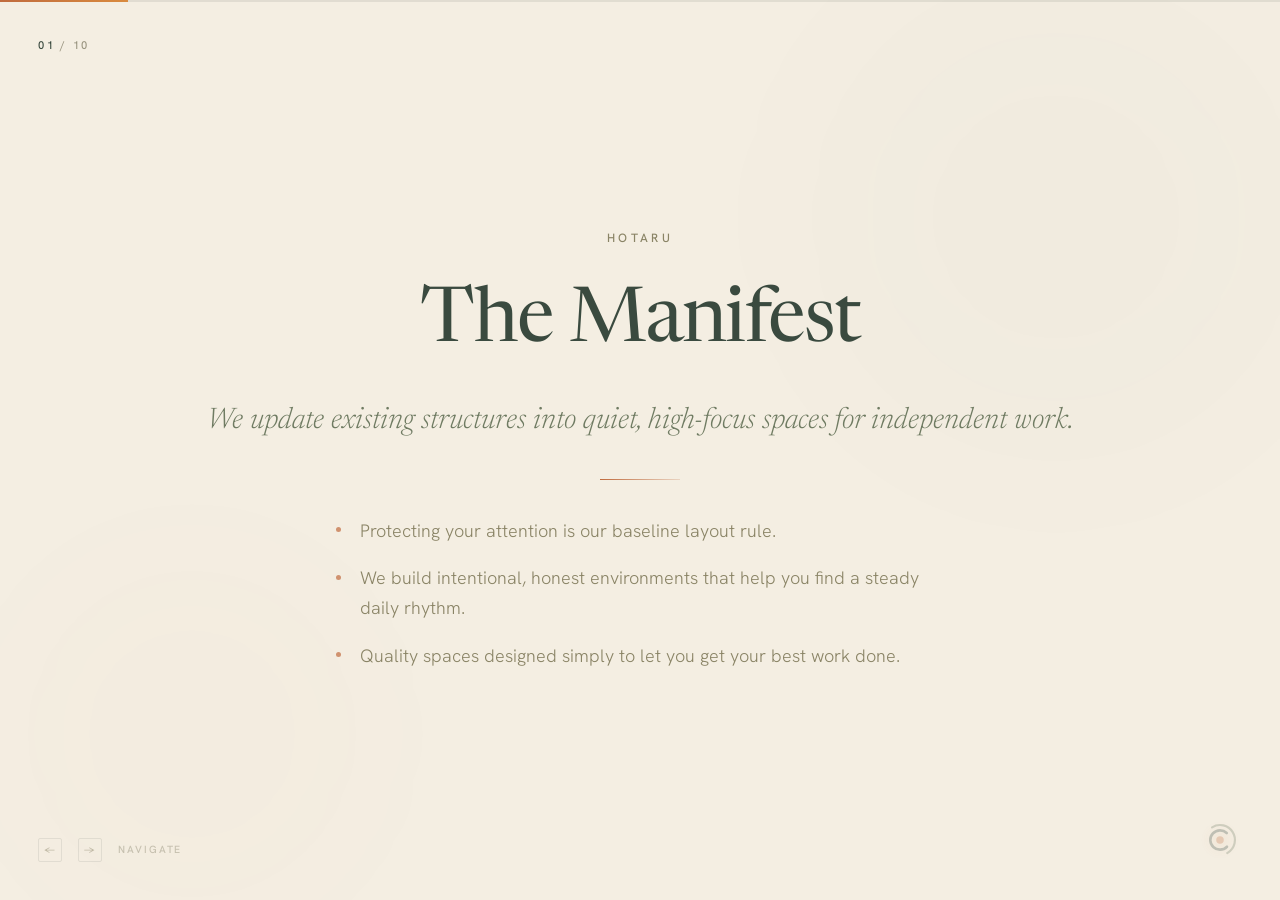
==== index.html @ 1db2fb1f "Add Hotaru brand deck with GitHub Pages deployment. A self-contained 10-slide presentation with bran" ====
<!DOCTYPE html>
<html lang="en">
<head>
  <meta charset="UTF-8" />
  <meta name="viewport" content="width=device-width, initial-scale=1.0" />
  <title>Hotaru — Presentation</title>
  <link rel="preconnect" href="https://fonts.googleapis.com" />
  <link rel="preconnect" href="https://fonts.gstatic.com" crossorigin />
  <link href="https://fonts.googleapis.com/css2?family=Hanken+Grotesk:wght@300;400;500;600&family=Newsreader:ital,opsz,wght@0,6..72,300;0,6..72,400;0,6..72,500;1,6..72,300;1,6..72,400&display=swap" rel="stylesheet" />
  <link rel="stylesheet" href="styles.css" />
</head>
<body>

  <div class="progress" aria-hidden="true">
    <div class="progress__bar" id="progressBar"></div>
  </div>

  <div class="slide-counter" aria-live="polite">
    <span class="slide-counter__current" id="slideCurrent">01</span>
    <span aria-hidden="true"> / 10</span>
  </div>

  <div class="deck" id="deck">

    <!-- Slide 1: The Manifest -->
    <section class="slide active" data-slide="1" aria-label="Slide 1 of 10: The Manifest">
      <div class="slide__ambient" aria-hidden="true"></div>
      <div class="watermark" aria-hidden="true">
        <img src="assets/hotaru-logo.svg" alt="" width="44" height="44" />
      </div>
      <div class="slide__inner slide__inner--centered">
        <p class="slide__eyebrow">Hotaru</p>
        <h1 class="slide__title">The Manifest</h1>
        <p class="slide__hook">We update existing structures into quiet, high-focus spaces for independent work.</p>
        <div class="slide__divider" aria-hidden="true"></div>
        <ul class="slide__body">
          <li>Protecting your attention is our baseline layout rule.</li>
          <li>We build intentional, honest environments that help you find a steady daily rhythm.</li>
          <li>Quality spaces designed simply to let you get your best work done.</li>
        </ul>
      </div>
    </section>

    <!-- Slide 2: The Modern Tension -->
    <section class="slide" data-slide="2" aria-label="Slide 2 of 10: The Modern Tension">
      <div class="slide__ambient" aria-hidden="true"></div>
      <div class="watermark" aria-hidden="true">
        <img src="assets/hotaru-logo.svg" alt="" width="44" height="44" />
      </div>
      <div class="slide__inner">
        <p class="slide__eyebrow">The Problem</p>
        <h1 class="slide__title">The Modern Tension</h1>
        <p class="slide__hook">Evolved professionals and explorers outgrow transient spaces when they need a true reset.</p>
        <div class="slide__divider" aria-hidden="true"></div>
        <ul class="slide__body">
          <li>Regular travel rentals feel isolating, while holiday hostels disrupt your focus and rhythm.</li>
          <li>We leave out the loud distractions, the clutter, and the forced social mechanics.</li>
          <li>A calm space designed for independent people who need to rest, think, and rebuild their daily routine.</li>
        </ul>
      </div>
    </section>

    <!-- Slide 3: The Geographic Strategy -->
    <section class="slide" data-slide="3" aria-label="Slide 3 of 10: The Geographic Strategy">
      <div class="slide__ambient" aria-hidden="true"></div>
      <div class="watermark" aria-hidden="true">
        <img src="assets/hotaru-logo.svg" alt="" width="44" height="44" />
      </div>
      <div class="slide__inner">
        <p class="slide__eyebrow">Two Locations</p>
        <h1 class="slide__title">The Geographic Strategy</h1>
        <p class="slide__hook">Two locations designed for two different paces of work.</p>
        <div class="slide__divider" aria-hidden="true"></div>
        <div class="locations">
          <div class="location">
            <span class="location__name">Dharamkot</span>
            <span class="location__desc">Quiet mountain spaces for uninterrupted, head-down projects.</span>
          </div>
          <div class="location">
            <span class="location__name">Siolim</span>
            <span class="location__desc">A relaxed coastal house for creative flow and open collaboration.</span>
          </div>
        </div>
        <ul class="slide__body" style="margin-top: 0.5rem;">
          <li>One simple network, changing with your workflow.</li>
        </ul>
      </div>
    </section>

    <!-- Slide 4: The Spatial Blueprint -->
    <section class="slide" data-slide="4" aria-label="Slide 4 of 10: The Spatial Blueprint">
      <div class="slide__ambient" aria-hidden="true"></div>
      <div class="watermark" aria-hidden="true">
        <img src="assets/hotaru-logo.svg" alt="" width="44" height="44" />
      </div>
      <div class="slide__inner">
        <p class="slide__eyebrow">Architecture</p>
        <h1 class="slide__title">The Spatial Blueprint</h1>
        <p class="slide__hook">A clear three-tier layout that separates noise from quiet.</p>
        <div class="slide__divider" aria-hidden="true"></div>
        <div class="tiers">
          <div class="tier">
            <span class="tier__name">The Social Hub</span>
            <span class="tier__desc">Low-slung seating and open doors centered around Koru Cafe.</span>
          </div>
          <div class="tier">
            <span class="tier__name">The Workspaces</span>
            <span class="tier__desc">Acoustic wood buffers, heavy communal tables, and quiet call nooks.</span>
          </div>
          <div class="tier">
            <span class="tier__name">The Private Rooms</span>
            <span class="tier__desc">Simple, dim-lit spaces prioritizing deep, restorative rest.</span>
          </div>
        </div>
      </div>
    </section>

    <!-- Slide 5: Functional Recovery -->
    <section class="slide" data-slide="5" aria-label="Slide 5 of 10: Functional Recovery">
      <div class="slide__ambient" aria-hidden="true"></div>
      <div class="watermark" aria-hidden="true">
        <img src="assets/hotaru-logo.svg" alt="" width="44" height="44" />
      </div>
      <div class="slide__inner slide__inner--centered">
        <p class="slide__eyebrow">Wellness</p>
        <h1 class="slide__title">Functional Recovery</h1>
        <p class="slide__hook">Good work requires good recovery.</p>
        <div class="slide__divider" aria-hidden="true"></div>
        <ul class="slide__body">
          <li>We build functional wellness elements directly into the house.</li>
          <li>Saunas, ice baths, and movement decks are standard parts of the space.</li>
          <li>Physical recovery made a seamless part of your regular day.</li>
        </ul>
      </div>
    </section>

    <!-- Slide 6: Koru Cafe -->
    <section class="slide" data-slide="6" aria-label="Slide 6 of 10: The Social Anchor Koru Cafe">
      <div class="slide__ambient" aria-hidden="true"></div>
      <div class="watermark" aria-hidden="true">
        <img src="assets/hotaru-logo.svg" alt="" width="44" height="44" />
      </div>
      <div class="slide__inner slide__inner--split">
        <div>
          <p class="slide__eyebrow">The Social Anchor</p>
          <h1 class="slide__title">Koru Cafe</h1>
          <p class="slide__hook">We replaced the reception desk with a tea-forward neighborhood cafe.</p>
          <div class="slide__divider" aria-hidden="true"></div>
          <ul class="slide__body">
            <li>Check-ins and morning conversations happen over a central island bar.</li>
            <li>A simple tea and chai setup built for steady energy without the crash.</li>
            <li>Honest, affordable, local food designed to be eaten every day.</li>
          </ul>
        </div>
        <div class="feature-logo">
          <img src="assets/koru-logo.svg" alt="Koru Cafe logo" width="176" height="176" />
          <span class="feature-logo__name">Cafe <em>Koru</em></span>
          <span class="feature-logo__tag">Absorbed in the moment</span>
        </div>
      </div>
    </section>

    <!-- Slide 7: Ember -->
    <section class="slide" data-slide="7" aria-label="Slide 7 of 10: The Digital Companion Ember">
      <div class="slide__ambient" aria-hidden="true"></div>
      <div class="watermark" aria-hidden="true">
        <img src="assets/hotaru-logo.svg" alt="" width="44" height="44" />
      </div>
      <div class="slide__inner slide__inner--split">
        <div>
          <p class="slide__eyebrow">The Digital Companion</p>
          <h1 class="slide__title">Ember</h1>
          <p class="slide__hook">A quiet web tool that stays out of your way.</p>
          <div class="slide__divider" aria-hidden="true"></div>
          <ul class="slide__body">
            <li>Strictly opt-in with zero push notifications or alerts.</li>
            <li>Acts like a basic notice board, not an app looking for screen time.</li>
            <li>A hyper-local PWA built purely for daily utility.</li>
          </ul>
        </div>
        <div class="feature-logo">
          <img src="assets/ember-logo.svg" alt="Ember logo" width="184" height="184" />
          <span class="feature-logo__name">ember</span>
          <span class="feature-logo__tag">A warm point of light</span>
        </div>
      </div>
    </section>

    <!-- Slide 8: Ember's Architecture -->
    <section class="slide" data-slide="8" aria-label="Slide 8 of 10: Ember's Architecture">
      <div class="slide__ambient" aria-hidden="true"></div>
      <div class="watermark" aria-hidden="true">
        <img src="assets/hotaru-logo.svg" alt="" width="44" height="44" />
      </div>
      <div class="slide__inner">
        <p class="slide__eyebrow">Ember · Product</p>
        <h1 class="slide__title">Ember&rsquo;s Architecture</h1>
        <p class="slide__hook">Built for immediate utility, completely stripping out feeds and algorithms.</p>
        <div class="slide__divider" aria-hidden="true"></div>
        <div class="arch-grid">
          <div class="arch-card">
            <p class="arch-card__label">Status</p>
            <p class="arch-card__text">Simple toggles (Deep Work, Open, Offline) to ease social friction.</p>
          </div>
          <div class="arch-card">
            <p class="arch-card__label">The Board</p>
            <p class="arch-card__text">A text-only ledger that clears every week to keep things relevant.</p>
          </div>
          <div class="arch-card">
            <p class="arch-card__label">Space Layer</p>
            <p class="arch-card__text">Fast, direct booking for the sauna, ice bath, and meeting rooms.</p>
          </div>
        </div>
      </div>
    </section>

    <!-- Slide 9: The Invisible Tech Stack -->
    <section class="slide" data-slide="9" aria-label="Slide 9 of 10: The Invisible Tech Stack">
      <div class="slide__ambient" aria-hidden="true"></div>
      <div class="watermark" aria-hidden="true">
        <img src="assets/hotaru-logo.svg" alt="" width="44" height="44" />
      </div>
      <div class="slide__inner slide__inner--centered">
        <p class="slide__eyebrow">Operations</p>
        <h1 class="slide__title">The Invisible Tech Stack</h1>
        <p class="slide__hook">We automated the admin work so the onsite experience stays human.</p>
        <div class="slide__divider" aria-hidden="true"></div>
        <ul class="slide__body">
          <li>Simple digital registration before you arrive.</li>
          <li>Room codes and Wi-Fi details sent straight to your phone.</li>
          <li>No standing at a desk filling out paperwork when you walk through the door.</li>
        </ul>
      </div>
    </section>

    <!-- Slide 10: The Network Legacy -->
    <section class="slide" data-slide="10" aria-label="Slide 10 of 10: The Network Legacy">
      <div class="slide__ambient" aria-hidden="true"></div>
      <div class="watermark" aria-hidden="true">
        <img src="assets/hotaru-logo.svg" alt="" width="44" height="44" />
      </div>
      <div class="slide__inner slide__inner--centered">
        <p class="slide__eyebrow">Community</p>
        <h1 class="slide__title">The Network Legacy</h1>
        <p class="slide__hook">Hotaru is a shared address for people who build things.</p>
        <div class="slide__divider" aria-hidden="true"></div>
        <ul class="slide__body">
          <li>The Alumni Thread keeps a simple log of who you met and when.</li>
          <li>We keep the network useful without relying on noisy group chats.</li>
          <li>A quiet, ongoing community of independent professionals.</li>
        </ul>
      </div>
    </section>

  </div>

  <div class="nav-hint" aria-hidden="true">
    <kbd>&larr;</kbd>
    <kbd>&rarr;</kbd>
    <span>Navigate</span>
  </div>

  <script>
    (function () {
      const slides = Array.from(document.querySelectorAll(".slide"));
      const progressBar = document.getElementById("progressBar");
      const slideCurrent = document.getElementById("slideCurrent");
      const total = slides.length;
      let current = 0;

      function pad(n) {
        return String(n).padStart(2, "0");
      }

      function goTo(index) {
        if (index < 0 || index >= total || index === current) return;

        slides[current].classList.remove("active");
        slides[current].classList.add("prev");

        current = index;

        slides.forEach(function (slide, i) {
          slide.classList.toggle("active", i === current);
          if (i !== current) slide.classList.remove("prev");
        });

        progressBar.style.width = ((current + 1) / total) * 100 + "%";
        slideCurrent.textContent = pad(current + 1);
      }

      function next() {
        goTo(current + 1);
      }

      function prev() {
        goTo(current - 1);
      }

      document.addEventListener("keydown", function (e) {
        if (e.key === "ArrowRight" || e.key === "ArrowDown" || e.key === " ") {
          e.preventDefault();
          next();
        } else if (e.key === "ArrowLeft" || e.key === "ArrowUp") {
          e.preventDefault();
          prev();
        } else if (e.key === "Home") {
          e.preventDefault();
          goTo(0);
        } else if (e.key === "End") {
          e.preventDefault();
          goTo(total - 1);
        }
      });

      var touchStartX = 0;
      document.addEventListener("touchstart", function (e) {
        touchStartX = e.changedTouches[0].screenX;
      }, { passive: true });

      document.addEventListener("touchend", function (e) {
        var diff = e.changedTouches[0].screenX - touchStartX;
        if (Math.abs(diff) > 60) {
          diff < 0 ? next() : prev();
        }
      }, { passive: true });

      progressBar.style.width = (1 / total) * 100 + "%";
    })();
  </script>

</body>
</html>
---- styles.css ----
/* Hotaru Brand Palette — extracted from logo SVG assets */
:root {
  --coal: #1c1814;
  --ink: #2a2a24;
  --sumi-green: #3a4a3f;
  --sage: #6f7b62;
  --sage-muted: #8a8466;
  --sage-light: #9aa08c;
  --ember: #c06b3e;
  --ember-glow: #d98a3e;
  --rice-cream: #f4eee2;
  --parchment: #ede6d6;
  --warm-white: #f1e9db;
  --body-muted: #6b6655;
  --caption: #9a9580;
  --caption-warm: #9a8d7c;

  --font-serif: "Newsreader", Georgia, "Times New Roman", serif;
  --font-sans: "Hanken Grotesk", system-ui, -apple-system, sans-serif;

  --slide-padding: clamp(2.5rem, 6vw, 5.5rem);
  --content-max: 68rem;
}

*,
*::before,
*::after {
  box-sizing: border-box;
  margin: 0;
  padding: 0;
}

html {
  font-size: 16px;
  -webkit-font-smoothing: antialiased;
  -moz-osx-font-smoothing: grayscale;
}

body {
  font-family: var(--font-sans);
  background: var(--rice-cream);
  color: var(--sumi-green);
  overflow: hidden;
  height: 100vh;
  width: 100vw;
}

/* ─── Deck Shell ─── */

.deck {
  position: relative;
  width: 100vw;
  height: 100vh;
  overflow: hidden;
}

.slide {
  position: absolute;
  inset: 0;
  width: 100vw;
  height: 100vh;
  display: flex;
  align-items: center;
  justify-content: center;
  padding: var(--slide-padding);
  background: var(--rice-cream);
  opacity: 0;
  visibility: hidden;
  transition: opacity 0.55s cubic-bezier(0.4, 0, 0.2, 1),
    visibility 0.55s cubic-bezier(0.4, 0, 0.2, 1);
  overflow: hidden;
}

.slide.active {
  opacity: 1;
  visibility: visible;
  z-index: 2;
}

.slide.prev {
  opacity: 0;
  visibility: hidden;
  z-index: 1;
}

/* ─── Ambient Visual Anchors ─── */

.slide__ambient {
  position: absolute;
  inset: 0;
  pointer-events: none;
  z-index: 0;
}

.slide__ambient::before,
.slide__ambient::after {
  content: "";
  position: absolute;
  border-radius: 50%;
  filter: blur(80px);
  opacity: 0.35;
}

/* Slide-specific ambient treatments */
.slide[data-slide="1"] .slide__ambient::before {
  width: 55vw;
  height: 55vw;
  top: -15%;
  right: -10%;
  background: radial-gradient(circle, rgba(58, 74, 63, 0.08) 0%, transparent 70%);
}

.slide[data-slide="1"] .slide__ambient::after {
  width: 40vw;
  height: 40vw;
  bottom: -10%;
  left: -5%;
  background: radial-gradient(circle, rgba(192, 107, 62, 0.07) 0%, transparent 70%);
}

.slide[data-slide="2"] .slide__ambient {
  background: linear-gradient(
    105deg,
    rgba(58, 74, 63, 0.04) 0%,
    rgba(58, 74, 63, 0.04) 48%,
    rgba(192, 107, 62, 0.03) 48%,
    rgba(192, 107, 62, 0.03) 100%
  );
}

.slide[data-slide="2"] .slide__ambient::before {
  width: 45vw;
  height: 45vw;
  top: 20%;
  left: 5%;
  background: rgba(58, 74, 63, 0.05);
}

.slide[data-slide="2"] .slide__ambient::after {
  width: 45vw;
  height: 45vw;
  top: 20%;
  right: 5%;
  background: rgba(192, 107, 62, 0.04);
}

.slide[data-slide="3"] .slide__ambient {
  background: linear-gradient(
    160deg,
    var(--rice-cream) 0%,
    rgba(58, 74, 63, 0.06) 40%,
    rgba(111, 123, 98, 0.05) 70%,
    var(--rice-cream) 100%
  );
}

.slide[data-slide="4"] .slide__ambient {
  background: linear-gradient(
    90deg,
    rgba(58, 74, 63, 0.04) 0%,
    transparent 30%,
    transparent 70%,
    rgba(58, 74, 63, 0.06) 100%
  );
}

.slide[data-slide="5"] .slide__ambient::before {
  width: 50vw;
  height: 50vw;
  bottom: -20%;
  right: 10%;
  background: radial-gradient(circle, rgba(192, 107, 62, 0.08) 0%, transparent 65%);
}

.slide[data-slide="5"] .slide__ambient::after {
  width: 35vw;
  height: 35vw;
  top: 10%;
  left: 15%;
  background: radial-gradient(circle, rgba(58, 74, 63, 0.07) 0%, transparent 65%);
}

.slide[data-slide="8"] .slide__ambient {
  background: linear-gradient(
    180deg,
    transparent 0%,
    rgba(58, 74, 63, 0.05) 50%,
    transparent 100%
  );
}

.slide[data-slide="10"] .slide__ambient::before {
  width: 100vw;
  height: 100vh;
  top: 0;
  left: 0;
  border-radius: 0;
  filter: none;
  opacity: 1;
  background-image: radial-gradient(
      circle at 20% 35%,
      rgba(192, 107, 62, 0.45) 0px,
      transparent 2px
    ),
    radial-gradient(
      circle at 75% 20%,
      rgba(58, 74, 63, 0.35) 0px,
      transparent 2px
    ),
    radial-gradient(
      circle at 45% 70%,
      rgba(192, 107, 62, 0.35) 0px,
      transparent 2px
    ),
    radial-gradient(
      circle at 85% 65%,
      rgba(111, 123, 98, 0.4) 0px,
      transparent 2px
    ),
    radial-gradient(
      circle at 30% 55%,
      rgba(192, 107, 62, 0.3) 0px,
      transparent 2px
    ),
    radial-gradient(
      circle at 60% 40%,
      rgba(58, 74, 63, 0.25) 0px,
      transparent 2px
    );
  background-size: 100% 100%;
}

/* ─── Watermark ─── */

.watermark {
  position: absolute;
  bottom: clamp(1.5rem, 3vw, 2.5rem);
  right: clamp(1.5rem, 3vw, 2.5rem);
  z-index: 10;
  opacity: 0.28;
  pointer-events: none;
  transition: opacity 0.4s ease;
}

.watermark img {
  display: block;
  width: clamp(2rem, 4vw, 2.75rem);
  height: auto;
}

/* ─── Slide Content Layout ─── */

.slide__inner {
  position: relative;
  z-index: 1;
  width: 100%;
  max-width: var(--content-max);
  display: flex;
  flex-direction: column;
  gap: clamp(1.75rem, 4vh, 3rem);
}

.slide__inner--split {
  display: grid;
  grid-template-columns: 1fr auto;
  gap: clamp(2rem, 5vw, 5rem);
  align-items: center;
  max-width: 80rem;
}

.slide__inner--centered {
  text-align: center;
  align-items: center;
}

/* ─── Typography ─── */

.slide__eyebrow {
  font-family: var(--font-sans);
  font-size: clamp(0.65rem, 1.1vw, 0.75rem);
  font-weight: 500;
  letter-spacing: 0.28em;
  text-transform: uppercase;
  color: var(--sage-muted);
}

.slide__title {
  font-family: var(--font-serif);
  font-size: clamp(2.5rem, 6.5vw, 4.75rem);
  font-weight: 400;
  line-height: 1.08;
  letter-spacing: -0.02em;
  color: var(--sumi-green);
}

.slide__hook {
  font-family: var(--font-serif);
  font-size: clamp(1.25rem, 2.8vw, 1.85rem);
  font-weight: 300;
  font-style: italic;
  line-height: 1.45;
  color: var(--sage);
  max-width: 42em;
}

.slide__inner--centered .slide__hook {
  margin-inline: auto;
}

.slide__divider {
  width: clamp(3rem, 8vw, 5rem);
  height: 1px;
  background: linear-gradient(
    90deg,
    var(--ember) 0%,
    rgba(192, 107, 62, 0.2) 100%
  );
}

.slide__inner--centered .slide__divider {
  margin-inline: auto;
}

.slide__body {
  list-style: none;
  display: flex;
  flex-direction: column;
  gap: clamp(0.85rem, 2vh, 1.35rem);
  max-width: 38em;
}

.slide__inner--centered .slide__body {
  margin-inline: auto;
  text-align: left;
}

.slide__body li {
  position: relative;
  padding-left: 1.5rem;
  font-size: clamp(0.95rem, 1.6vw, 1.125rem);
  font-weight: 300;
  line-height: 1.65;
  color: var(--sage-muted);
}

.slide__body li::before {
  content: "";
  position: absolute;
  left: 0;
  top: 0.65em;
  width: 5px;
  height: 5px;
  border-radius: 50%;
  background: var(--ember);
  opacity: 0.7;
}

.slide__body li strong {
  color: var(--sumi-green);
  font-weight: 500;
}

/* ─── Feature Logo Display ─── */

.feature-logo {
  display: flex;
  flex-direction: column;
  align-items: center;
  gap: 1.25rem;
  flex-shrink: 0;
}

.feature-logo img {
  display: block;
  width: clamp(7rem, 14vw, 11rem);
  height: auto;
}

.feature-logo__name {
  font-family: var(--font-serif);
  font-size: clamp(1.5rem, 3vw, 2.25rem);
  font-weight: 400;
  color: var(--sumi-green);
  letter-spacing: -0.01em;
}

.feature-logo__tag {
  font-family: var(--font-sans);
  font-size: clamp(0.6rem, 1vw, 0.7rem);
  font-weight: 500;
  letter-spacing: 0.24em;
  text-transform: uppercase;
  color: var(--sage-muted);
}

/* ─── Architecture Cards (Slide 8) ─── */

.arch-grid {
  display: grid;
  grid-template-columns: repeat(3, 1fr);
  gap: clamp(1rem, 2.5vw, 1.75rem);
  margin-top: 0.5rem;
}

.arch-card {
  padding: clamp(1.25rem, 2.5vw, 1.75rem);
  border: 1px solid rgba(58, 74, 63, 0.12);
  border-radius: 2px;
  background: rgba(251, 247, 238, 0.7);
}

.arch-card__label {
  font-family: var(--font-sans);
  font-size: clamp(0.6rem, 1vw, 0.7rem);
  font-weight: 600;
  letter-spacing: 0.2em;
  text-transform: uppercase;
  color: var(--ember);
  margin-bottom: 0.65rem;
}

.arch-card__text {
  font-size: clamp(0.85rem, 1.4vw, 0.95rem);
  font-weight: 300;
  line-height: 1.55;
  color: var(--sage-muted);
}

/* ─── Location Tags (Slide 3) ─── */

.locations {
  display: flex;
  flex-direction: column;
  gap: clamp(1rem, 2.5vh, 1.75rem);
  margin-top: 0.25rem;
}

.location {
  display: grid;
  grid-template-columns: auto 1fr;
  gap: 1.25rem;
  align-items: baseline;
}

.location__name {
  font-family: var(--font-serif);
  font-size: clamp(1.1rem, 2vw, 1.35rem);
  font-weight: 400;
  color: var(--sumi-green);
  min-width: 6.5rem;
}

.location__desc {
  font-size: clamp(0.9rem, 1.5vw, 1.05rem);
  font-weight: 300;
  line-height: 1.55;
  color: var(--sage-muted);
}

/* ─── Spatial Tiers (Slide 4) ─── */

.tiers {
  display: flex;
  flex-direction: column;
  gap: clamp(1rem, 2.5vh, 1.5rem);
}

.tier {
  display: grid;
  grid-template-columns: clamp(8rem, 16vw, 11rem) 1fr;
  gap: 1.5rem;
  align-items: baseline;
  padding-bottom: clamp(0.75rem, 1.5vh, 1rem);
  border-bottom: 1px solid rgba(58, 74, 63, 0.1);
}

.tier:last-child {
  border-bottom: none;
  padding-bottom: 0;
}

.tier__name {
  font-family: var(--font-sans);
  font-size: clamp(0.65rem, 1.1vw, 0.75rem);
  font-weight: 600;
  letter-spacing: 0.18em;
  text-transform: uppercase;
  color: var(--sumi-green);
}

.tier__desc {
  font-size: clamp(0.9rem, 1.5vw, 1.05rem);
  font-weight: 300;
  line-height: 1.55;
  color: var(--sage-muted);
}

/* ─── Navigation UI ─── */

.nav-hint {
  position: fixed;
  bottom: clamp(1.5rem, 3vw, 2.5rem);
  left: clamp(1.5rem, 3vw, 2.5rem);
  z-index: 100;
  display: flex;
  align-items: center;
  gap: 1rem;
  font-size: 0.65rem;
  font-weight: 500;
  letter-spacing: 0.18em;
  text-transform: uppercase;
  color: var(--caption);
  opacity: 0.5;
  pointer-events: none;
}

.nav-hint kbd {
  display: inline-flex;
  align-items: center;
  justify-content: center;
  width: 1.5rem;
  height: 1.5rem;
  border: 1px solid rgba(58, 74, 63, 0.2);
  border-radius: 2px;
  font-family: var(--font-sans);
  font-size: 0.6rem;
  color: var(--sage-muted);
}

.progress {
  position: fixed;
  top: 0;
  left: 0;
  right: 0;
  height: 2px;
  z-index: 100;
  background: rgba(58, 74, 63, 0.1);
}

.progress__bar {
  height: 100%;
  background: linear-gradient(90deg, var(--ember), var(--ember-glow));
  transition: width 0.5s cubic-bezier(0.4, 0, 0.2, 1);
  width: 10%;
}

.slide-counter {
  position: fixed;
  top: clamp(1.5rem, 3vw, 2.5rem);
  left: clamp(1.5rem, 3vw, 2.5rem);
  z-index: 100;
  font-family: var(--font-sans);
  font-size: 0.7rem;
  font-weight: 500;
  letter-spacing: 0.2em;
  color: var(--caption);
}

.slide-counter__current {
  color: var(--sumi-green);
}

/* ─── Responsive ─── */

@media (max-width: 768px) {
  .slide__inner--split {
    grid-template-columns: 1fr;
    text-align: center;
  }

  .feature-logo {
    order: -1;
  }

  .arch-grid {
    grid-template-columns: 1fr;
  }

  .tier {
    grid-template-columns: 1fr;
    gap: 0.35rem;
  }

  .location {
    grid-template-columns: 1fr;
    gap: 0.25rem;
  }

  .nav-hint {
    display: none;
  }
}

@media (prefers-reduced-motion: reduce) {
  .slide,
  .progress__bar {
    transition: none;
  }
}

/* ─── Print / PDF Export ─── */

@media print {
  @page {
    size: landscape;
    margin: 0;
  }

  html,
  body {
    overflow: visible;
    height: auto;
    width: auto;
    background: var(--rice-cream);
    -webkit-print-color-adjust: exact;
    print-color-adjust: exact;
  }

  .progress,
  .nav-hint,
  .slide-counter {
    display: none !important;
  }

  .deck {
    height: auto;
    overflow: visible;
  }

  .slide {
    position: relative;
    opacity: 1 !important;
    visibility: visible !important;
    width: 100vw;
    height: 100vh;
    min-height: 100vh;
    page-break-after: always;
    break-after: page;
    padding: 3rem 4rem;
    background: var(--rice-cream) !important;
  }

  .slide:last-child {
    page-break-after: auto;
    break-after: auto;
  }

  .watermark {
    opacity: 0.2;
  }
}
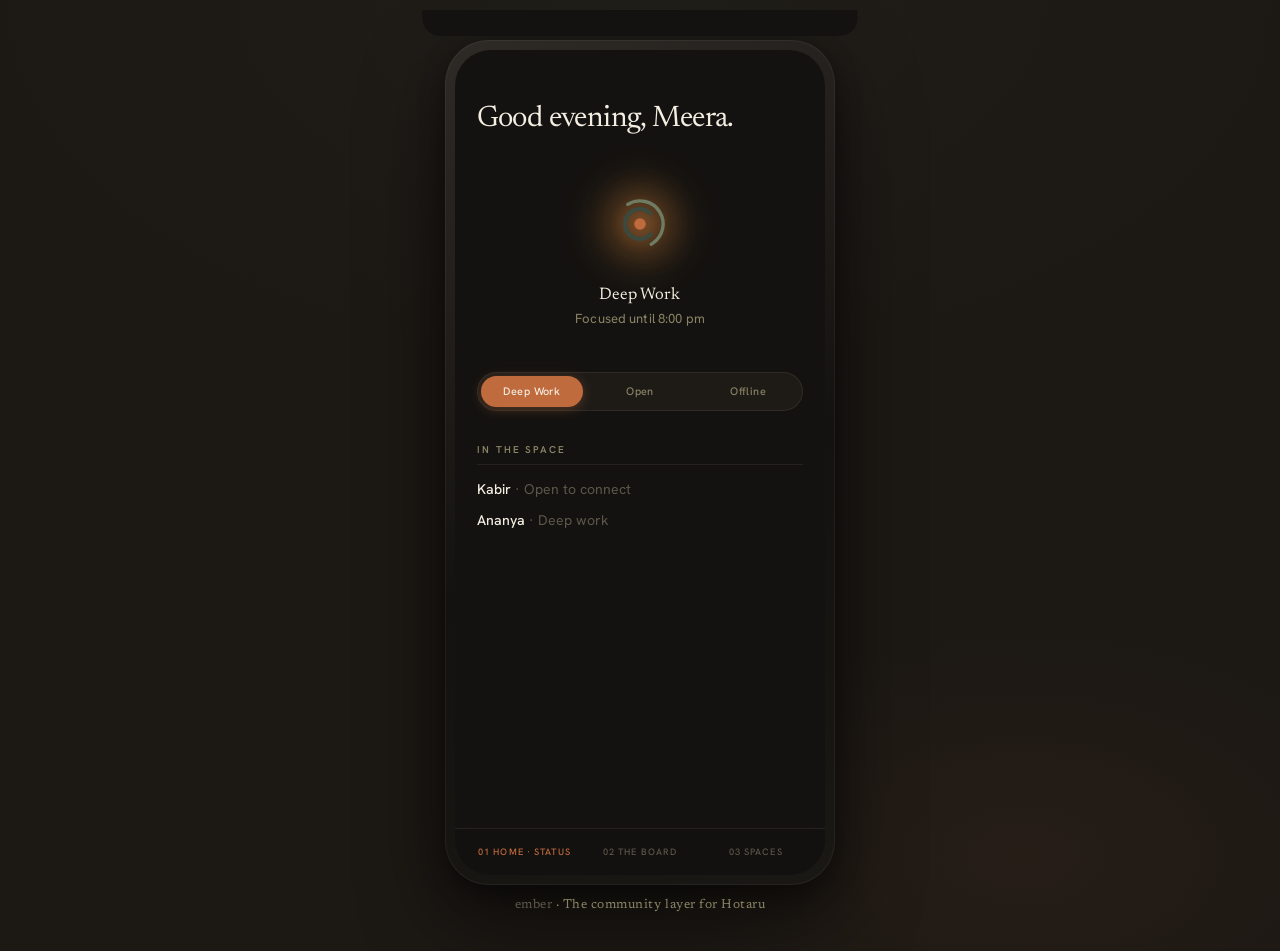
==== commit b88be551: "Initial commit: Standalone Ember PWA application architecture Co-authored-by: Cursor <cursoragent@cu" ====
--- a/index.html
+++ b/index.html
@@ -2,330 +2,286 @@
 <html lang="en">
 <head>
   <meta charset="UTF-8" />
-  <meta name="viewport" content="width=device-width, initial-scale=1.0" />
-  <title>Hotaru — Presentation</title>
+  <meta name="viewport" content="width=device-width, initial-scale=1.0, viewport-fit=cover" />
+  <meta name="theme-color" content="#141210" />
+  <meta name="description" content="Ember — the quiet community layer for Hotaru." />
+  <title>Ember</title>
   <link rel="preconnect" href="https://fonts.googleapis.com" />
   <link rel="preconnect" href="https://fonts.gstatic.com" crossorigin />
   <link href="https://fonts.googleapis.com/css2?family=Hanken+Grotesk:wght@300;400;500;600&family=Newsreader:ital,opsz,wght@0,6..72,300;0,6..72,400;0,6..72,500;1,6..72,300;1,6..72,400&display=swap" rel="stylesheet" />
   <link rel="stylesheet" href="styles.css" />
+  <link rel="stylesheet" href="ember.css" />
 </head>
-<body>
-
-  <div class="progress" aria-hidden="true">
-    <div class="progress__bar" id="progressBar"></div>
-  </div>
-
-  <div class="slide-counter" aria-live="polite">
-    <span class="slide-counter__current" id="slideCurrent">01</span>
-    <span aria-hidden="true"> / 10</span>
-  </div>
-
-  <div class="deck" id="deck">
-
-    <!-- Slide 1: The Manifest -->
-    <section class="slide active" data-slide="1" aria-label="Slide 1 of 10: The Manifest">
-      <div class="slide__ambient" aria-hidden="true"></div>
-      <div class="watermark" aria-hidden="true">
-        <img src="assets/hotaru-logo.svg" alt="" width="44" height="44" />
-      </div>
-      <div class="slide__inner slide__inner--centered">
-        <p class="slide__eyebrow">Hotaru</p>
-        <h1 class="slide__title">The Manifest</h1>
-        <p class="slide__hook">We update existing structures into quiet, high-focus spaces for independent work.</p>
-        <div class="slide__divider" aria-hidden="true"></div>
-        <ul class="slide__body">
-          <li>Protecting your attention is our baseline layout rule.</li>
-          <li>We build intentional, honest environments that help you find a steady daily rhythm.</li>
-          <li>Quality spaces designed simply to let you get your best work done.</li>
-        </ul>
-      </div>
-    </section>
-
-    <!-- Slide 2: The Modern Tension -->
-    <section class="slide" data-slide="2" aria-label="Slide 2 of 10: The Modern Tension">
-      <div class="slide__ambient" aria-hidden="true"></div>
-      <div class="watermark" aria-hidden="true">
-        <img src="assets/hotaru-logo.svg" alt="" width="44" height="44" />
-      </div>
-      <div class="slide__inner">
-        <p class="slide__eyebrow">The Problem</p>
-        <h1 class="slide__title">The Modern Tension</h1>
-        <p class="slide__hook">Evolved professionals and explorers outgrow transient spaces when they need a true reset.</p>
-        <div class="slide__divider" aria-hidden="true"></div>
-        <ul class="slide__body">
-          <li>Regular travel rentals feel isolating, while holiday hostels disrupt your focus and rhythm.</li>
-          <li>We leave out the loud distractions, the clutter, and the forced social mechanics.</li>
-          <li>A calm space designed for independent people who need to rest, think, and rebuild their daily routine.</li>
-        </ul>
-      </div>
-    </section>
-
-    <!-- Slide 3: The Geographic Strategy -->
-    <section class="slide" data-slide="3" aria-label="Slide 3 of 10: The Geographic Strategy">
-      <div class="slide__ambient" aria-hidden="true"></div>
-      <div class="watermark" aria-hidden="true">
-        <img src="assets/hotaru-logo.svg" alt="" width="44" height="44" />
-      </div>
-      <div class="slide__inner">
-        <p class="slide__eyebrow">Two Locations</p>
-        <h1 class="slide__title">The Geographic Strategy</h1>
-        <p class="slide__hook">Two locations designed for two different paces of work.</p>
-        <div class="slide__divider" aria-hidden="true"></div>
-        <div class="locations">
-          <div class="location">
-            <span class="location__name">Dharamkot</span>
-            <span class="location__desc">Quiet mountain spaces for uninterrupted, head-down projects.</span>
-          </div>
-          <div class="location">
-            <span class="location__name">Siolim</span>
-            <span class="location__desc">A relaxed coastal house for creative flow and open collaboration.</span>
-          </div>
-        </div>
-        <ul class="slide__body" style="margin-top: 0.5rem;">
-          <li>One simple network, changing with your workflow.</li>
-        </ul>
-      </div>
-    </section>
-
-    <!-- Slide 4: The Spatial Blueprint -->
-    <section class="slide" data-slide="4" aria-label="Slide 4 of 10: The Spatial Blueprint">
-      <div class="slide__ambient" aria-hidden="true"></div>
-      <div class="watermark" aria-hidden="true">
-        <img src="assets/hotaru-logo.svg" alt="" width="44" height="44" />
-      </div>
-      <div class="slide__inner">
-        <p class="slide__eyebrow">Architecture</p>
-        <h1 class="slide__title">The Spatial Blueprint</h1>
-        <p class="slide__hook">A clear three-tier layout that separates noise from quiet.</p>
-        <div class="slide__divider" aria-hidden="true"></div>
-        <div class="tiers">
-          <div class="tier">
-            <span class="tier__name">The Social Hub</span>
-            <span class="tier__desc">Low-slung seating and open doors centered around Koru Cafe.</span>
-          </div>
-          <div class="tier">
-            <span class="tier__name">The Workspaces</span>
-            <span class="tier__desc">Acoustic wood buffers, heavy communal tables, and quiet call nooks.</span>
-          </div>
-          <div class="tier">
-            <span class="tier__name">The Private Rooms</span>
-            <span class="tier__desc">Simple, dim-lit spaces prioritizing deep, restorative rest.</span>
+<body class="ember-body">
+
+  <div class="ember-stage">
+    <div class="ember-device">
+      <div class="ember-device__frame">
+        <div class="ember-device__notch" aria-hidden="true"></div>
+        <div class="ember-device__screen">
+          <div class="ember-app" id="emberApp">
+
+            <div class="ember-views">
+
+              <!-- 01 HOME / STATUS -->
+              <section
+                class="ember-view is-active"
+                id="view-home"
+                data-view="home"
+                aria-label="Home and status"
+                role="tabpanel"
+              >
+                <div class="ember-view__scroll">
+                  <p class="ember-greeting">Good evening, Meera.</p>
+
+                  <div class="ember-status-block">
+                    <div class="ember-status-block__glow">
+                      <img
+                        class="ember-status-block__logo"
+                        src="assets/ember-logo.svg"
+                        alt=""
+                        width="68"
+                        height="68"
+                      />
+                    </div>
+                    <p class="ember-status-block__label" id="statusLabel">
+                      Deep Work<em>Focused until 8:00 pm</em>
+                    </p>
+                  </div>
+
+                  <div class="ember-pills" role="group" aria-label="Set your status">
+                    <button type="button" class="ember-pill is-active" data-status="deep-work">Deep Work</button>
+                    <button type="button" class="ember-pill" data-status="open">Open</button>
+                    <button type="button" class="ember-pill" data-status="offline">Offline</button>
+                  </div>
+
+                  <div class="ember-ledger">
+                    <p class="ember-ledger__label">In the space</p>
+                    <ul class="ember-ledger__list">
+                      <li class="ember-ledger__item"><strong>Kabir</strong> <span>· Open to connect</span></li>
+                      <li class="ember-ledger__item"><strong>Ananya</strong> <span>· Deep work</span></li>
+                    </ul>
+                  </div>
+                </div>
+              </section>
+
+              <!-- 02 THE BOARD -->
+              <section
+                class="ember-view"
+                id="view-board"
+                data-view="board"
+                aria-label="The board"
+                role="tabpanel"
+                hidden
+              >
+                <div class="ember-view__scroll">
+                  <p class="ember-subtitle">What the house is making</p>
+                  <h1 class="ember-title">The Board</h1>
+
+                  <div class="ember-board">
+                    <article class="ember-card">
+                      <span class="ember-card__tag">Making</span>
+                      <p class="ember-card__byline">Ananya <span>(Asagao)</span></p>
+                      <p class="ember-card__body">A field-recording archive of the monsoon. Looking for someone who knows Ableton.</p>
+                    </article>
+
+                    <article class="ember-card">
+                      <span class="ember-card__tag ember-card__tag--offering">Offering</span>
+                      <p class="ember-card__byline">Rohan <span>(Anjuna)</span></p>
+                      <p class="ember-card__body">Free pour-over lessons, 7–8am at the Koru bar. Bring your own cup.</p>
+                    </article>
+
+                    <article class="ember-card">
+                      <span class="ember-card__tag ember-card__tag--looking">Looking</span>
+                      <p class="ember-card__byline">Kabir <span>(Vagator)</span></p>
+                      <p class="ember-card__body">A running partner for slow 6km loops along the Chapora river at dawn.</p>
+                    </article>
+                  </div>
+
+                  <button type="button" class="ember-cta">+ Post to the board</button>
+                </div>
+              </section>
+
+              <!-- 03 SPACES -->
+              <section
+                class="ember-view"
+                id="view-spaces"
+                data-view="spaces"
+                aria-label="Spaces reservations"
+                role="tabpanel"
+                hidden
+              >
+                <div class="ember-view__scroll">
+                  <p class="ember-subtitle">Reservations</p>
+                  <h1 class="ember-title">Spaces</h1>
+
+                  <div class="ember-timetable" role="grid" aria-label="Amenity reservations">
+                    <div class="ember-timetable__header" role="row">
+                      <span role="columnheader"></span>
+                      <span role="columnheader">Sauna</span>
+                      <span role="columnheader">Ice Bath</span>
+                      <span role="columnheader">Meeting Room</span>
+                    </div>
+
+                    <div class="ember-timetable__row" role="row">
+                      <span class="ember-timetable__time" role="rowheader">5:00</span>
+                      <button type="button" class="ember-slot" role="gridcell" aria-label="Book Sauna at 5:00">—</button>
+                      <button type="button" class="ember-slot" role="gridcell" aria-label="Book Ice Bath at 5:00">—</button>
+                      <button type="button" class="ember-slot ember-slot--booked" role="gridcell" disabled aria-label="Meeting Room at 5:00 booked by Priya">
+                        Priya
+                      </button>
+                    </div>
+
+                    <div class="ember-timetable__row" role="row">
+                      <span class="ember-timetable__time" role="rowheader">5:30</span>
+                      <button type="button" class="ember-slot ember-slot--booked" role="gridcell" disabled aria-label="Sauna at 5:30 booked by Dev">
+                        Dev
+                      </button>
+                      <button type="button" class="ember-slot" role="gridcell" aria-label="Book Ice Bath at 5:30">—</button>
+                      <button type="button" class="ember-slot" role="gridcell" aria-label="Book Meeting Room at 5:30">—</button>
+                    </div>
+
+                    <div class="ember-timetable__row" role="row">
+                      <span class="ember-timetable__time" role="rowheader">6:00</span>
+                      <button type="button" class="ember-slot" role="gridcell" aria-label="Book Sauna at 6:00">—</button>
+                      <button type="button" class="ember-slot ember-slot--booked" role="gridcell" disabled aria-label="Ice Bath at 6:00 booked by Meera">
+                        Meera
+                      </button>
+                      <button type="button" class="ember-slot" role="gridcell" aria-label="Book Meeting Room at 6:00">—</button>
+                    </div>
+
+                    <div class="ember-timetable__row" role="row">
+                      <span class="ember-timetable__time" role="rowheader">6:30</span>
+                      <button type="button" class="ember-slot" role="gridcell" aria-label="Book Sauna at 6:30">—</button>
+                      <button type="button" class="ember-slot" role="gridcell" aria-label="Book Ice Bath at 6:30">—</button>
+                      <button type="button" class="ember-slot ember-slot--booked" role="gridcell" disabled aria-label="Meeting Room at 6:30 booked by Arjun">
+                        Arjun
+                      </button>
+                    </div>
+
+                    <div class="ember-timetable__row" role="row">
+                      <span class="ember-timetable__time" role="rowheader">7:00</span>
+                      <button type="button" class="ember-slot ember-slot--booked" role="gridcell" disabled aria-label="Sauna at 7:00 booked by Kabir">
+                        Kabir
+                      </button>
+                      <button type="button" class="ember-slot" role="gridcell" aria-label="Book Ice Bath at 7:00">—</button>
+                      <button type="button" class="ember-slot" role="gridcell" aria-label="Book Meeting Room at 7:00">—</button>
+                    </div>
+
+                    <div class="ember-timetable__row" role="row">
+                      <span class="ember-timetable__time" role="rowheader">7:30</span>
+                      <button type="button" class="ember-slot" role="gridcell" aria-label="Book Sauna at 7:30">—</button>
+                      <button type="button" class="ember-slot ember-slot--booked" role="gridcell" disabled aria-label="Ice Bath at 7:30 booked by Ananya">
+                        Ananya
+                      </button>
+                      <button type="button" class="ember-slot" role="gridcell" aria-label="Book Meeting Room at 7:30">—</button>
+                    </div>
+
+                    <div class="ember-timetable__row" role="row">
+                      <span class="ember-timetable__time" role="rowheader">8:00</span>
+                      <button type="button" class="ember-slot" role="gridcell" aria-label="Book Sauna at 8:00">—</button>
+                      <button type="button" class="ember-slot" role="gridcell" aria-label="Book Ice Bath at 8:00">—</button>
+                      <button type="button" class="ember-slot" role="gridcell" aria-label="Book Meeting Room at 8:00">—</button>
+                    </div>
+                  </div>
+                </div>
+              </section>
+
+            </div>
+
+            <nav class="ember-nav" role="tablist" aria-label="Digital Mirror navigation">
+              <button
+                type="button"
+                class="ember-nav__link is-active"
+                role="tab"
+                aria-selected="true"
+                aria-controls="view-home"
+                data-nav="home"
+              >01 Home · Status</button>
+              <button
+                type="button"
+                class="ember-nav__link"
+                role="tab"
+                aria-selected="false"
+                aria-controls="view-board"
+                data-nav="board"
+              >02 The Board</button>
+              <button
+                type="button"
+                class="ember-nav__link"
+                role="tab"
+                aria-selected="false"
+                aria-controls="view-spaces"
+                data-nav="spaces"
+              >03 Spaces</button>
+            </nav>
+
           </div>
         </div>
       </div>
-    </section>
-
-    <!-- Slide 5: Functional Recovery -->
-    <section class="slide" data-slide="5" aria-label="Slide 5 of 10: Functional Recovery">
-      <div class="slide__ambient" aria-hidden="true"></div>
-      <div class="watermark" aria-hidden="true">
-        <img src="assets/hotaru-logo.svg" alt="" width="44" height="44" />
-      </div>
-      <div class="slide__inner slide__inner--centered">
-        <p class="slide__eyebrow">Wellness</p>
-        <h1 class="slide__title">Functional Recovery</h1>
-        <p class="slide__hook">Good work requires good recovery.</p>
-        <div class="slide__divider" aria-hidden="true"></div>
-        <ul class="slide__body">
-          <li>We build functional wellness elements directly into the house.</li>
-          <li>Saunas, ice baths, and movement decks are standard parts of the space.</li>
-          <li>Physical recovery made a seamless part of your regular day.</li>
-        </ul>
-      </div>
-    </section>
-
-    <!-- Slide 6: Koru Cafe -->
-    <section class="slide" data-slide="6" aria-label="Slide 6 of 10: The Social Anchor Koru Cafe">
-      <div class="slide__ambient" aria-hidden="true"></div>
-      <div class="watermark" aria-hidden="true">
-        <img src="assets/hotaru-logo.svg" alt="" width="44" height="44" />
-      </div>
-      <div class="slide__inner slide__inner--split">
-        <div>
-          <p class="slide__eyebrow">The Social Anchor</p>
-          <h1 class="slide__title">Koru Cafe</h1>
-          <p class="slide__hook">We replaced the reception desk with a tea-forward neighborhood cafe.</p>
-          <div class="slide__divider" aria-hidden="true"></div>
-          <ul class="slide__body">
-            <li>Check-ins and morning conversations happen over a central island bar.</li>
-            <li>A simple tea and chai setup built for steady energy without the crash.</li>
-            <li>Honest, affordable, local food designed to be eaten every day.</li>
-          </ul>
-        </div>
-        <div class="feature-logo">
-          <img src="assets/koru-logo.svg" alt="Koru Cafe logo" width="176" height="176" />
-          <span class="feature-logo__name">Cafe <em>Koru</em></span>
-          <span class="feature-logo__tag">Absorbed in the moment</span>
-        </div>
-      </div>
-    </section>
-
-    <!-- Slide 7: Ember -->
-    <section class="slide" data-slide="7" aria-label="Slide 7 of 10: The Digital Companion Ember">
-      <div class="slide__ambient" aria-hidden="true"></div>
-      <div class="watermark" aria-hidden="true">
-        <img src="assets/hotaru-logo.svg" alt="" width="44" height="44" />
-      </div>
-      <div class="slide__inner slide__inner--split">
-        <div>
-          <p class="slide__eyebrow">The Digital Companion</p>
-          <h1 class="slide__title">Ember</h1>
-          <p class="slide__hook">A quiet web tool that stays out of your way.</p>
-          <div class="slide__divider" aria-hidden="true"></div>
-          <ul class="slide__body">
-            <li>Strictly opt-in with zero push notifications or alerts.</li>
-            <li>Acts like a basic notice board, not an app looking for screen time.</li>
-            <li>A hyper-local PWA built purely for daily utility.</li>
-          </ul>
-        </div>
-        <div class="feature-logo">
-          <img src="assets/ember-logo.svg" alt="Ember logo" width="184" height="184" />
-          <span class="feature-logo__name">ember</span>
-          <span class="feature-logo__tag">A warm point of light</span>
-        </div>
-      </div>
-    </section>
-
-    <!-- Slide 8: Ember's Architecture -->
-    <section class="slide" data-slide="8" aria-label="Slide 8 of 10: Ember's Architecture">
-      <div class="slide__ambient" aria-hidden="true"></div>
-      <div class="watermark" aria-hidden="true">
-        <img src="assets/hotaru-logo.svg" alt="" width="44" height="44" />
-      </div>
-      <div class="slide__inner">
-        <p class="slide__eyebrow">Ember · Product</p>
-        <h1 class="slide__title">Ember&rsquo;s Architecture</h1>
-        <p class="slide__hook">Built for immediate utility, completely stripping out feeds and algorithms.</p>
-        <div class="slide__divider" aria-hidden="true"></div>
-        <div class="arch-grid">
-          <div class="arch-card">
-            <p class="arch-card__label">Status</p>
-            <p class="arch-card__text">Simple toggles (Deep Work, Open, Offline) to ease social friction.</p>
-          </div>
-          <div class="arch-card">
-            <p class="arch-card__label">The Board</p>
-            <p class="arch-card__text">A text-only ledger that clears every week to keep things relevant.</p>
-          </div>
-          <div class="arch-card">
-            <p class="arch-card__label">Space Layer</p>
-            <p class="arch-card__text">Fast, direct booking for the sauna, ice bath, and meeting rooms.</p>
-          </div>
-        </div>
-      </div>
-    </section>
-
-    <!-- Slide 9: The Invisible Tech Stack -->
-    <section class="slide" data-slide="9" aria-label="Slide 9 of 10: The Invisible Tech Stack">
-      <div class="slide__ambient" aria-hidden="true"></div>
-      <div class="watermark" aria-hidden="true">
-        <img src="assets/hotaru-logo.svg" alt="" width="44" height="44" />
-      </div>
-      <div class="slide__inner slide__inner--centered">
-        <p class="slide__eyebrow">Operations</p>
-        <h1 class="slide__title">The Invisible Tech Stack</h1>
-        <p class="slide__hook">We automated the admin work so the onsite experience stays human.</p>
-        <div class="slide__divider" aria-hidden="true"></div>
-        <ul class="slide__body">
-          <li>Simple digital registration before you arrive.</li>
-          <li>Room codes and Wi-Fi details sent straight to your phone.</li>
-          <li>No standing at a desk filling out paperwork when you walk through the door.</li>
-        </ul>
-      </div>
-    </section>
-
-    <!-- Slide 10: The Network Legacy -->
-    <section class="slide" data-slide="10" aria-label="Slide 10 of 10: The Network Legacy">
-      <div class="slide__ambient" aria-hidden="true"></div>
-      <div class="watermark" aria-hidden="true">
-        <img src="assets/hotaru-logo.svg" alt="" width="44" height="44" />
-      </div>
-      <div class="slide__inner slide__inner--centered">
-        <p class="slide__eyebrow">Community</p>
-        <h1 class="slide__title">The Network Legacy</h1>
-        <p class="slide__hook">Hotaru is a shared address for people who build things.</p>
-        <div class="slide__divider" aria-hidden="true"></div>
-        <ul class="slide__body">
-          <li>The Alumni Thread keeps a simple log of who you met and when.</li>
-          <li>We keep the network useful without relying on noisy group chats.</li>
-          <li>A quiet, ongoing community of independent professionals.</li>
-        </ul>
-      </div>
-    </section>
-
-  </div>
-
-  <div class="nav-hint" aria-hidden="true">
-    <kbd>&larr;</kbd>
-    <kbd>&rarr;</kbd>
-    <span>Navigate</span>
+      <p class="ember-device__brand" aria-hidden="true">ember <span>· The community layer for Hotaru</span></p>
+    </div>
   </div>
 
   <script>
     (function () {
-      const slides = Array.from(document.querySelectorAll(".slide"));
-      const progressBar = document.getElementById("progressBar");
-      const slideCurrent = document.getElementById("slideCurrent");
-      const total = slides.length;
-      let current = 0;
-
-      function pad(n) {
-        return String(n).padStart(2, "0");
+      var views = Array.from(document.querySelectorAll(".ember-view"));
+      var navLinks = Array.from(document.querySelectorAll(".ember-nav__link"));
+      var pills = Array.from(document.querySelectorAll(".ember-pill"));
+      var statusLabel = document.getElementById("statusLabel");
+      var currentView = "home";
+
+      var statusCopy = {
+        "deep-work": { title: "Deep Work", sub: "Focused until 8:00 pm" },
+        open: { title: "Open", sub: "Available to connect" },
+        offline: { title: "Offline", sub: "Not in the space" }
+      };
+
+      function showView(name) {
+        if (name === currentView) return;
+        currentView = name;
+
+        views.forEach(function (view) {
+          var active = view.dataset.view === name;
+          view.classList.toggle("is-active", active);
+          view.hidden = !active;
+        });
+
+        navLinks.forEach(function (link) {
+          var active = link.dataset.nav === name;
+          link.classList.toggle("is-active", active);
+          link.setAttribute("aria-selected", active ? "true" : "false");
+        });
       }
 
-      function goTo(index) {
-        if (index < 0 || index >= total || index === current) return;
-
-        slides[current].classList.remove("active");
-        slides[current].classList.add("prev");
-
-        current = index;
-
-        slides.forEach(function (slide, i) {
-          slide.classList.toggle("active", i === current);
-          if (i !== current) slide.classList.remove("prev");
-        });
-
-        progressBar.style.width = ((current + 1) / total) * 100 + "%";
-        slideCurrent.textContent = pad(current + 1);
-      }
-
-      function next() {
-        goTo(current + 1);
-      }
-
-      function prev() {
-        goTo(current - 1);
-      }
-
-      document.addEventListener("keydown", function (e) {
-        if (e.key === "ArrowRight" || e.key === "ArrowDown" || e.key === " ") {
-          e.preventDefault();
-          next();
-        } else if (e.key === "ArrowLeft" || e.key === "ArrowUp") {
-          e.preventDefault();
-          prev();
-        } else if (e.key === "Home") {
-          e.preventDefault();
-          goTo(0);
-        } else if (e.key === "End") {
-          e.preventDefault();
-          goTo(total - 1);
-        }
+      navLinks.forEach(function (link) {
+        link.addEventListener("click", function () {
+          showView(link.dataset.nav);
+        });
       });
 
-      var touchStartX = 0;
-      document.addEventListener("touchstart", function (e) {
-        touchStartX = e.changedTouches[0].screenX;
-      }, { passive: true });
-
-      document.addEventListener("touchend", function (e) {
-        var diff = e.changedTouches[0].screenX - touchStartX;
-        if (Math.abs(diff) > 60) {
-          diff < 0 ? next() : prev();
-        }
-      }, { passive: true });
-
-      progressBar.style.width = (1 / total) * 100 + "%";
+      pills.forEach(function (pill) {
+        pill.addEventListener("click", function () {
+          var status = pill.dataset.status;
+          pills.forEach(function (p) {
+            p.classList.toggle("is-active", p === pill);
+          });
+          var copy = statusCopy[status];
+          if (copy && statusLabel) {
+            statusLabel.innerHTML =
+              copy.title + "<em>" + copy.sub + "</em>";
+          }
+        });
+      });
+
+      document.querySelectorAll(".ember-slot:not(.ember-slot--booked)").forEach(function (slot) {
+        slot.addEventListener("click", function () {
+          slot.classList.add("ember-slot--mine");
+          slot.textContent = "Meera";
+          slot.setAttribute("aria-label", slot.getAttribute("aria-label").replace("Book", "Booked"));
+          slot.disabled = true;
+        });
+      });
     })();
   </script>
 
--- a/styles.css
+++ b/styles.css
@@ -15,6 +15,13 @@
   --caption: #9a9580;
   --caption-warm: #9a8d7c;
 
+  --ember-app-bg: #141210;
+  --ember-app-surface: #1e1b17;
+  --ember-app-border: rgba(237, 230, 214, 0.08);
+  --ember-app-text: #e8e0d4;
+  --ember-app-muted: #8a8466;
+  --ember-app-dim: #5c5749;
+
   --font-serif: "Newsreader", Georgia, "Times New Roman", serif;
   --font-sans: "Hanken Grotesk", system-ui, -apple-system, sans-serif;
 
@@ -43,6 +50,11 @@
   overflow: hidden;
   height: 100vh;
   width: 100vw;
+  outline: none;
+}
+
+body:focus {
+  outline: none;
 }
 
 /* ─── Deck Shell ─── */
@@ -178,6 +190,22 @@
   top: 10%;
   left: 15%;
   background: radial-gradient(circle, rgba(58, 74, 63, 0.07) 0%, transparent 65%);
+}
+
+.slide[data-slide="7"] .slide__ambient::before {
+  width: 50vw;
+  height: 50vw;
+  top: -10%;
+  right: -5%;
+  background: radial-gradient(circle, rgba(192, 107, 62, 0.1) 0%, transparent 65%);
+}
+
+.slide[data-slide="7"] .slide__ambient::after {
+  width: 40vw;
+  height: 40vw;
+  bottom: -15%;
+  left: 10%;
+  background: radial-gradient(circle, rgba(58, 74, 63, 0.06) 0%, transparent 65%);
 }
 
 .slide[data-slide="8"] .slide__ambient {
@@ -393,7 +421,475 @@
   color: var(--sage-muted);
 }
 
-/* ─── Architecture Cards (Slide 8) ─── */
+/* ─── Ember App Mockup (Slides 7 & 8) ─── */
+
+.slide__inner--ember {
+  grid-template-columns: minmax(0, 1fr) minmax(0, 1.15fr);
+  gap: clamp(1.5rem, 3vw, 3rem);
+  max-width: 88rem;
+}
+
+.slide__inner--ember-arch {
+  gap: clamp(0.85rem, 1.8vh, 1.5rem);
+}
+
+.slide__inner--ember-arch .slide__title {
+  font-size: clamp(2rem, 4.5vw, 3.5rem);
+}
+
+.slide__inner--ember-arch .slide__hook {
+  font-size: clamp(1rem, 2vw, 1.45rem);
+}
+
+.ember-arch-intro {
+  display: flex;
+  flex-direction: column;
+  gap: clamp(0.5rem, 1vh, 0.85rem);
+}
+
+.ember-copy {
+  min-width: 0;
+}
+
+.ember-arch-intro .slide__hook {
+  max-width: 36em;
+}
+
+.ember-showcase {
+  --phone-w: clamp(7.5rem, 11vw, 9.5rem);
+  background: linear-gradient(165deg, var(--warm-white) 0%, var(--parchment) 100%);
+  border: 1px solid rgba(58, 74, 63, 0.1);
+  border-radius: 4px;
+  padding: clamp(0.85rem, 1.5vw, 1.25rem) clamp(0.75rem, 1.4vw, 1.1rem) clamp(0.65rem, 1.2vw, 1rem);
+  box-shadow:
+    0 1px 0 rgba(255, 255, 255, 0.5) inset,
+    0 18px 48px rgba(28, 24, 20, 0.08);
+}
+
+.ember-showcase--arch {
+  --phone-w: clamp(8.5rem, 13vw, 11rem);
+  padding-bottom: clamp(0.5rem, 1vw, 0.85rem);
+}
+
+.ember-showcase__header {
+  display: flex;
+  align-items: center;
+  gap: 0.65rem;
+  margin-bottom: clamp(0.65rem, 1.2vw, 1rem);
+  padding: 0 0.15rem;
+}
+
+.ember-showcase__brand {
+  font-family: var(--font-serif);
+  font-size: clamp(0.95rem, 1.5vw, 1.15rem);
+  font-weight: 400;
+  color: var(--sumi-green);
+  letter-spacing: -0.01em;
+}
+
+.ember-showcase__rule {
+  flex: 1;
+  height: 1px;
+  background: linear-gradient(90deg, rgba(58, 74, 63, 0.18), rgba(58, 74, 63, 0.04));
+}
+
+.ember-showcase__tagline {
+  font-family: var(--font-sans);
+  font-size: clamp(0.45rem, 0.75vw, 0.55rem);
+  font-weight: 500;
+  letter-spacing: 0.22em;
+  text-transform: uppercase;
+  color: var(--sage-muted);
+  white-space: nowrap;
+}
+
+.ember-phones {
+  display: flex;
+  align-items: flex-end;
+  justify-content: center;
+  gap: clamp(0.35rem, 0.8vw, 0.65rem);
+}
+
+.ember-phones--arch {
+  align-items: stretch;
+  gap: clamp(0.75rem, 1.8vw, 1.5rem);
+}
+
+.ember-phone {
+  display: flex;
+  flex-direction: column;
+  align-items: center;
+  gap: 0.45rem;
+  flex: 0 0 var(--phone-w);
+  min-width: 0;
+}
+
+.ember-phone--board {
+  transform: translateY(-0.35rem);
+}
+
+.ember-phones--arch .ember-phone--board {
+  transform: none;
+}
+
+.ember-phone__frame {
+  width: 100%;
+  aspect-ratio: 9 / 19.5;
+  padding: 3px;
+  border-radius: 14px;
+  background: linear-gradient(145deg, #2a2622 0%, #1a1814 100%);
+  box-shadow:
+    0 8px 24px rgba(20, 18, 16, 0.35),
+    0 0 0 1px rgba(255, 255, 255, 0.04) inset;
+}
+
+.ember-phone__screen {
+  position: relative;
+  width: 100%;
+  height: 100%;
+  overflow: hidden;
+  border-radius: 11px;
+  background: var(--ember-app-bg);
+  color: var(--ember-app-text);
+  padding: 0.45rem 0.4rem 1.35rem;
+  font-size: clamp(0.38rem, 0.62vw, 0.48rem);
+  line-height: 1.35;
+}
+
+.ember-phone__label {
+  font-family: var(--font-sans);
+  font-size: clamp(0.42rem, 0.68vw, 0.52rem);
+  font-weight: 500;
+  letter-spacing: 0.14em;
+  text-transform: uppercase;
+  color: var(--sage-muted);
+  text-align: center;
+}
+
+/* App chrome */
+
+.ember-app__top {
+  display: flex;
+  align-items: center;
+  justify-content: space-between;
+  margin-bottom: 0.35rem;
+}
+
+.ember-app__logo {
+  display: block;
+  width: 1.1rem;
+  height: auto;
+  opacity: 0.9;
+}
+
+.ember-app__avatar {
+  display: inline-flex;
+  align-items: center;
+  justify-content: center;
+  width: 1rem;
+  height: 1rem;
+  border-radius: 50%;
+  border: 1px solid var(--ember-app-border);
+  font-family: var(--font-sans);
+  font-size: 0.55em;
+  font-weight: 500;
+  color: var(--ember-app-muted);
+}
+
+.ember-app__avatar--sm {
+  width: 0.85rem;
+  height: 0.85rem;
+  font-size: 0.5em;
+  margin-right: 0.15rem;
+  vertical-align: middle;
+}
+
+.ember-app__meta {
+  font-family: var(--font-sans);
+  font-size: 0.55em;
+  font-weight: 500;
+  letter-spacing: 0.12em;
+  text-transform: uppercase;
+  color: var(--ember-app-muted);
+  margin-bottom: 0.2rem;
+}
+
+.ember-app__greeting {
+  font-family: var(--font-serif);
+  font-size: 1.15em;
+  font-weight: 400;
+  line-height: 1.15;
+  color: var(--ember-app-text);
+  margin-bottom: 0.35rem;
+}
+
+.ember-app__screen-title {
+  font-family: var(--font-serif);
+  font-size: 1.35em;
+  font-weight: 400;
+  line-height: 1.1;
+  color: var(--ember-app-text);
+  margin-bottom: 0.35rem;
+}
+
+.ember-app__status-hero {
+  display: flex;
+  flex-direction: column;
+  align-items: center;
+  text-align: center;
+  padding: 0.25rem 0 0.35rem;
+  margin-bottom: 0.25rem;
+}
+
+.ember-app__glow {
+  display: block;
+  width: 2rem;
+  height: auto;
+  margin-bottom: 0.2rem;
+  filter: drop-shadow(0 0 8px rgba(217, 138, 62, 0.45));
+}
+
+.ember-app__status-title {
+  font-family: var(--font-serif);
+  font-size: 1.05em;
+  font-weight: 400;
+  color: var(--ember-app-text);
+}
+
+.ember-app__status-sub {
+  font-family: var(--font-sans);
+  font-size: 0.6em;
+  color: var(--ember-app-muted);
+  margin-top: 0.1rem;
+}
+
+.ember-app__pills {
+  display: flex;
+  gap: 0.15rem;
+  margin-bottom: 0.35rem;
+}
+
+.ember-app__pill {
+  flex: 1;
+  text-align: center;
+  padding: 0.18rem 0.1rem;
+  border-radius: 999px;
+  border: 1px solid var(--ember-app-border);
+  font-family: var(--font-sans);
+  font-size: 0.5em;
+  font-weight: 500;
+  color: var(--ember-app-muted);
+  white-space: nowrap;
+}
+
+.ember-app__pill--active {
+  background: var(--sumi-green);
+  border-color: var(--sumi-green);
+  color: var(--rice-cream);
+}
+
+.ember-app__section-label {
+  font-family: var(--font-sans);
+  font-size: 0.55em;
+  font-weight: 600;
+  letter-spacing: 0.14em;
+  text-transform: uppercase;
+  color: var(--ember-app-muted);
+  margin-bottom: 0.08rem;
+}
+
+.ember-app__section-meta {
+  font-family: var(--font-sans);
+  font-size: 0.55em;
+  color: var(--ember-app-dim);
+  margin-bottom: 0.2rem;
+}
+
+.ember-app__presence {
+  list-style: none;
+  display: flex;
+  flex-direction: column;
+  gap: 0.15rem;
+}
+
+.ember-app__presence li {
+  display: flex;
+  align-items: center;
+  gap: 0.2rem;
+  font-family: var(--font-sans);
+  font-size: 0.58em;
+  color: var(--ember-app-text);
+}
+
+.ember-app__presence em {
+  font-style: normal;
+  color: var(--ember-app-dim);
+  margin-left: auto;
+  font-size: 0.9em;
+}
+
+.ember-app__dot {
+  width: 0.28rem;
+  height: 0.28rem;
+  border-radius: 50%;
+  flex-shrink: 0;
+}
+
+.ember-app__dot--work {
+  background: var(--ember);
+  box-shadow: 0 0 4px rgba(217, 138, 62, 0.5);
+}
+
+.ember-app__dot--open {
+  background: var(--sage);
+}
+
+.ember-app__post {
+  padding: 0.25rem 0;
+  border-bottom: 1px solid var(--ember-app-border);
+  margin-bottom: 0.2rem;
+}
+
+.ember-app__post:last-of-type {
+  margin-bottom: 0.3rem;
+}
+
+.ember-app__post header {
+  font-family: var(--font-sans);
+  font-size: 0.58em;
+  color: var(--ember-app-text);
+  margin-bottom: 0.12rem;
+}
+
+.ember-app__post header em {
+  font-style: normal;
+  color: var(--ember-app-dim);
+  margin-left: 0.15rem;
+}
+
+.ember-app__tag {
+  display: inline-block;
+  font-family: var(--font-sans);
+  font-size: 0.48em;
+  font-weight: 600;
+  letter-spacing: 0.1em;
+  text-transform: uppercase;
+  color: var(--ember);
+  border: 1px solid rgba(192, 107, 62, 0.35);
+  border-radius: 2px;
+  padding: 0.08rem 0.2rem;
+  margin-bottom: 0.12rem;
+}
+
+.ember-app__post p {
+  font-family: var(--font-sans);
+  font-size: 0.55em;
+  font-weight: 300;
+  line-height: 1.4;
+  color: var(--ember-app-muted);
+}
+
+.ember-app__cta {
+  display: block;
+  width: 100%;
+  margin-top: 0.15rem;
+  padding: 0.28rem 0.2rem;
+  border: none;
+  border-radius: 3px;
+  background: var(--sumi-green);
+  color: var(--rice-cream);
+  font-family: var(--font-sans);
+  font-size: 0.55em;
+  font-weight: 500;
+  text-align: center;
+  cursor: default;
+}
+
+.ember-app__slots {
+  list-style: none;
+  display: flex;
+  flex-direction: column;
+  gap: 0.12rem;
+}
+
+.ember-app__slots li {
+  display: grid;
+  grid-template-columns: 1.4fr 1.6fr 1fr;
+  align-items: baseline;
+  gap: 0.15rem;
+  padding: 0.18rem 0;
+  border-bottom: 1px solid var(--ember-app-border);
+  font-family: var(--font-sans);
+  font-size: 0.55em;
+}
+
+.ember-app__slots span {
+  color: var(--ember-app-dim);
+}
+
+.ember-app__slots strong {
+  font-weight: 500;
+  color: var(--ember-app-text);
+}
+
+.ember-app__slots em {
+  font-style: normal;
+  text-align: right;
+  color: var(--sage-light);
+  font-size: 0.92em;
+}
+
+.ember-app__nav {
+  position: absolute;
+  bottom: 0;
+  left: 0;
+  right: 0;
+  display: flex;
+  justify-content: space-around;
+  align-items: center;
+  height: 1.1rem;
+  border-top: 1px solid var(--ember-app-border);
+  background: rgba(20, 18, 16, 0.92);
+}
+
+.ember-app__nav-item {
+  width: 0.55rem;
+  height: 0.55rem;
+  border-radius: 2px;
+  border: 1px solid var(--ember-app-dim);
+  opacity: 0.45;
+}
+
+.ember-app__nav-item--active {
+  border-color: var(--ember);
+  background: rgba(192, 107, 62, 0.2);
+  opacity: 1;
+}
+
+.ember-arch-caption {
+  width: 100%;
+  text-align: center;
+  padding: 0 0.15rem;
+}
+
+.ember-arch-caption__label {
+  font-family: var(--font-sans);
+  font-size: clamp(0.55rem, 0.9vw, 0.68rem);
+  font-weight: 600;
+  letter-spacing: 0.18em;
+  text-transform: uppercase;
+  color: var(--ember);
+  margin-bottom: 0.3rem;
+}
+
+.ember-arch-caption__text {
+  font-size: clamp(0.72rem, 1.1vw, 0.85rem);
+  font-weight: 300;
+  line-height: 1.5;
+  color: var(--sage-muted);
+}
+
+/* ─── Architecture Cards (legacy — kept for print fallback) ─── */
 
 .arch-grid {
   display: grid;
@@ -560,12 +1056,59 @@
   color: var(--sumi-green);
 }
 
+.deck-nav {
+  position: fixed;
+  inset: 0;
+  z-index: 50;
+  pointer-events: none;
+}
+
+.deck-nav__zone {
+  position: absolute;
+  top: 0;
+  bottom: 0;
+  width: 18%;
+  border: none;
+  background: transparent;
+  cursor: pointer;
+  pointer-events: auto;
+}
+
+.deck-nav__zone--prev {
+  left: 0;
+}
+
+.deck-nav__zone--next {
+  right: 0;
+}
+
+.deck-nav__zone:focus {
+  outline: none;
+}
+
 /* ─── Responsive ─── */
 
 @media (max-width: 768px) {
-  .slide__inner--split {
+  .slide__inner--split,
+  .slide__inner--ember {
     grid-template-columns: 1fr;
     text-align: center;
+  }
+
+  .ember-showcase {
+    order: -1;
+  }
+
+  .ember-phones {
+    flex-wrap: wrap;
+  }
+
+  .ember-phone--board {
+    transform: none;
+  }
+
+  .ember-arch-intro .slide__divider {
+    margin-inline: auto;
   }
 
   .feature-logo {
@@ -618,7 +1161,8 @@
 
   .progress,
   .nav-hint,
-  .slide-counter {
+  .slide-counter,
+  .deck-nav {
     display: none !important;
   }
 
--- a/ember.css
+++ b/ember.css
@@ -0,0 +1,632 @@
+/* Ember PWA — Digital Mirror prototype */
+
+body.ember-body {
+  font-family: var(--font-sans);
+  background: var(--coal);
+  color: var(--ember-app-text);
+  overflow: hidden;
+  height: 100dvh;
+  width: 100vw;
+  margin: 0;
+  -webkit-font-smoothing: antialiased;
+  -moz-osx-font-smoothing: grayscale;
+}
+
+/* ─── Stage & Phone Frame ─── */
+
+.ember-stage {
+  display: flex;
+  align-items: center;
+  justify-content: center;
+  min-height: 100dvh;
+  padding: clamp(1.25rem, 4vw, 2.5rem);
+  background:
+    radial-gradient(ellipse 80% 60% at 50% 0%, rgba(58, 74, 63, 0.12) 0%, transparent 65%),
+    radial-gradient(ellipse 50% 40% at 80% 90%, rgba(192, 107, 62, 0.06) 0%, transparent 60%),
+    var(--coal);
+}
+
+.ember-device {
+  width: 100%;
+  max-width: 390px;
+  display: flex;
+  flex-direction: column;
+  align-items: center;
+  gap: 0.85rem;
+}
+
+.ember-device__frame {
+  width: 100%;
+  aspect-ratio: 9 / 19.5;
+  max-height: calc(100dvh - 3rem);
+  padding: 10px;
+  border-radius: 44px;
+  background: linear-gradient(155deg, #2e2a26 0%, #141210 55%, #1a1814 100%);
+  box-shadow:
+    0 0 0 1px rgba(255, 255, 255, 0.05) inset,
+    0 32px 80px rgba(0, 0, 0, 0.55),
+    0 8px 24px rgba(0, 0, 0, 0.35);
+}
+
+.ember-device__notch {
+  position: absolute;
+  top: 10px;
+  left: 50%;
+  transform: translateX(-50%);
+  width: 34%;
+  height: 26px;
+  background: #141210;
+  border-radius: 0 0 18px 18px;
+  z-index: 20;
+  pointer-events: none;
+}
+
+.ember-device__screen {
+  position: relative;
+  width: 100%;
+  height: 100%;
+  border-radius: 36px;
+  overflow: hidden;
+  background: var(--ember-app-bg);
+  display: flex;
+  flex-direction: column;
+}
+
+.ember-device__brand {
+  font-family: var(--font-serif);
+  font-size: 0.8rem;
+  font-weight: 400;
+  letter-spacing: 0.04em;
+  color: var(--ember-app-dim);
+  text-align: center;
+}
+
+.ember-device__brand span {
+  color: var(--ember-app-muted);
+}
+
+/* ─── App Shell ─── */
+
+.ember-app {
+  display: flex;
+  flex-direction: column;
+  flex: 1;
+  min-height: 0;
+  position: relative;
+}
+
+.ember-views {
+  flex: 1;
+  min-height: 0;
+  position: relative;
+  overflow: hidden;
+}
+
+.ember-view {
+  position: absolute;
+  inset: 0;
+  display: flex;
+  flex-direction: column;
+  padding: clamp(2.75rem, 8vw, 3.25rem) 1.35rem 0;
+  opacity: 0;
+  visibility: hidden;
+  transform: translateY(6px);
+  transition:
+    opacity 0.4s cubic-bezier(0.4, 0, 0.2, 1),
+    visibility 0.4s cubic-bezier(0.4, 0, 0.2, 1),
+    transform 0.4s cubic-bezier(0.4, 0, 0.2, 1);
+  overflow-y: auto;
+  -webkit-overflow-scrolling: touch;
+  scrollbar-width: none;
+}
+
+.ember-view::-webkit-scrollbar {
+  display: none;
+}
+
+.ember-view.is-active {
+  opacity: 1;
+  visibility: visible;
+  transform: translateY(0);
+  z-index: 2;
+}
+
+.ember-view__scroll {
+  flex: 1;
+  padding-bottom: 1rem;
+}
+
+/* ─── Typography ─── */
+
+.ember-greeting {
+  font-family: var(--font-serif);
+  font-size: clamp(1.65rem, 5.5vw, 1.85rem);
+  font-weight: 400;
+  line-height: 1.15;
+  letter-spacing: -0.02em;
+  color: var(--rice-cream);
+  margin-bottom: 1.5rem;
+}
+
+.ember-title {
+  font-family: var(--font-serif);
+  font-size: clamp(1.75rem, 5.8vw, 2rem);
+  font-weight: 400;
+  line-height: 1.1;
+  letter-spacing: -0.02em;
+  color: var(--rice-cream);
+  margin-bottom: 0.35rem;
+}
+
+.ember-subtitle {
+  font-family: var(--font-sans);
+  font-size: 0.62rem;
+  font-weight: 600;
+  letter-spacing: 0.22em;
+  text-transform: uppercase;
+  color: var(--ember-app-muted);
+  margin-bottom: 1.35rem;
+}
+
+.ember-meta {
+  font-family: var(--font-sans);
+  font-size: 0.62rem;
+  font-weight: 500;
+  letter-spacing: 0.14em;
+  text-transform: uppercase;
+  color: var(--ember-app-dim);
+  margin-bottom: 0.5rem;
+}
+
+/* ─── Section 1: Status ─── */
+
+.ember-status-block {
+  display: flex;
+  flex-direction: column;
+  align-items: center;
+  text-align: center;
+  padding: 1.25rem 0 1.5rem;
+  margin-bottom: 1.25rem;
+}
+
+.ember-status-block__glow {
+  position: relative;
+  display: flex;
+  align-items: center;
+  justify-content: center;
+  width: 5.5rem;
+  height: 5.5rem;
+  margin-bottom: 1rem;
+}
+
+.ember-status-block__glow::before {
+  content: "";
+  position: absolute;
+  inset: -20%;
+  border-radius: 50%;
+  background: radial-gradient(circle, rgba(217, 138, 62, 0.35) 0%, transparent 70%);
+  filter: blur(12px);
+  animation: ember-pulse 4s ease-in-out infinite;
+}
+
+.ember-status-block__logo {
+  position: relative;
+  width: 4.25rem;
+  height: auto;
+  filter: drop-shadow(0 0 16px rgba(217, 138, 62, 0.5));
+}
+
+@keyframes ember-pulse {
+  0%, 100% { opacity: 0.7; transform: scale(1); }
+  50% { opacity: 1; transform: scale(1.06); }
+}
+
+.ember-status-block__label {
+  font-family: var(--font-serif);
+  font-size: 1.05rem;
+  font-weight: 400;
+  color: var(--rice-cream);
+  line-height: 1.35;
+}
+
+.ember-status-block__label em {
+  font-style: normal;
+  color: var(--ember-app-muted);
+  font-family: var(--font-sans);
+  font-size: 0.82rem;
+  display: block;
+  margin-top: 0.2rem;
+  font-weight: 400;
+  letter-spacing: 0.01em;
+}
+
+/* Status toggle pills */
+
+.ember-pills {
+  display: flex;
+  gap: 0.35rem;
+  margin-bottom: 2rem;
+  padding: 3px;
+  border-radius: 999px;
+  background: var(--ember-app-surface);
+  border: 1px solid var(--ember-app-border);
+}
+
+.ember-pill {
+  flex: 1;
+  padding: 0.55rem 0.5rem;
+  border: none;
+  border-radius: 999px;
+  background: transparent;
+  font-family: var(--font-sans);
+  font-size: 0.68rem;
+  font-weight: 500;
+  letter-spacing: 0.04em;
+  color: var(--ember-app-muted);
+  cursor: pointer;
+  transition:
+    background 0.25s ease,
+    color 0.25s ease,
+    box-shadow 0.25s ease;
+  white-space: nowrap;
+}
+
+.ember-pill:hover {
+  color: var(--ember-app-text);
+}
+
+.ember-pill.is-active {
+  background: var(--ember);
+  color: var(--rice-cream);
+  box-shadow: 0 2px 12px rgba(192, 107, 62, 0.35);
+}
+
+.ember-pill:focus-visible {
+  outline: 2px solid var(--ember-glow);
+  outline-offset: 2px;
+}
+
+/* Presence ledger */
+
+.ember-ledger__label {
+  font-family: var(--font-sans);
+  font-size: 0.62rem;
+  font-weight: 600;
+  letter-spacing: 0.2em;
+  text-transform: uppercase;
+  color: var(--ember-app-muted);
+  margin-bottom: 0.85rem;
+  padding-bottom: 0.5rem;
+  border-bottom: 1px solid var(--ember-app-border);
+}
+
+.ember-ledger__list {
+  list-style: none;
+  display: flex;
+  flex-direction: column;
+  gap: 0.65rem;
+}
+
+.ember-ledger__item {
+  font-family: var(--font-sans);
+  font-size: 0.88rem;
+  font-weight: 400;
+  line-height: 1.45;
+  color: var(--ember-app-text);
+}
+
+.ember-ledger__item strong {
+  font-weight: 500;
+  color: var(--rice-cream);
+}
+
+.ember-ledger__item span {
+  color: var(--ember-app-dim);
+}
+
+/* ─── Section 2: The Board ─── */
+
+.ember-board {
+  display: flex;
+  flex-direction: column;
+  gap: 0;
+}
+
+.ember-card {
+  padding: 1.1rem 0;
+  border-bottom: 1px solid var(--ember-app-border);
+}
+
+.ember-card:first-of-type {
+  padding-top: 0;
+}
+
+.ember-card__tag {
+  display: inline-block;
+  font-family: var(--font-sans);
+  font-size: 0.58rem;
+  font-weight: 600;
+  letter-spacing: 0.14em;
+  text-transform: uppercase;
+  color: var(--ember);
+  border: 1px solid rgba(192, 107, 62, 0.35);
+  border-radius: 2px;
+  padding: 0.2rem 0.45rem;
+  margin-bottom: 0.45rem;
+}
+
+.ember-card__tag--offering {
+  color: var(--sage-light);
+  border-color: rgba(111, 123, 98, 0.4);
+}
+
+.ember-card__tag--looking {
+  color: var(--sage);
+  border-color: rgba(111, 123, 98, 0.5);
+}
+
+.ember-card__byline {
+  font-family: var(--font-sans);
+  font-size: 0.82rem;
+  font-weight: 500;
+  color: var(--rice-cream);
+  margin-bottom: 0.4rem;
+}
+
+.ember-card__byline span {
+  font-weight: 400;
+  color: var(--ember-app-dim);
+}
+
+.ember-card__body {
+  font-family: var(--font-sans);
+  font-size: 0.84rem;
+  font-weight: 300;
+  line-height: 1.55;
+  color: var(--ember-app-muted);
+}
+
+.ember-cta {
+  display: block;
+  width: 100%;
+  margin-top: 1.5rem;
+  padding: 0.85rem 1rem;
+  border: 1px solid rgba(58, 74, 63, 0.5);
+  border-radius: 4px;
+  background: var(--sumi-green);
+  color: var(--rice-cream);
+  font-family: var(--font-sans);
+  font-size: 0.82rem;
+  font-weight: 500;
+  letter-spacing: 0.02em;
+  text-align: center;
+  cursor: pointer;
+  transition: background 0.2s ease, border-color 0.2s ease;
+}
+
+.ember-cta:hover {
+  background: #44554a;
+  border-color: rgba(58, 74, 63, 0.7);
+}
+
+.ember-cta:focus-visible {
+  outline: 2px solid var(--ember-glow);
+  outline-offset: 2px;
+}
+
+/* ─── Section 3: Spaces Grid ─── */
+
+.ember-timetable {
+  display: flex;
+  flex-direction: column;
+  gap: 0;
+}
+
+.ember-timetable__header {
+  display: grid;
+  grid-template-columns: 2.75rem repeat(3, 1fr);
+  gap: 0.35rem;
+  margin-bottom: 0.5rem;
+  padding-bottom: 0.5rem;
+  border-bottom: 1px solid var(--ember-app-border);
+}
+
+.ember-timetable__header span {
+  font-family: var(--font-sans);
+  font-size: 0.58rem;
+  font-weight: 600;
+  letter-spacing: 0.1em;
+  text-transform: uppercase;
+  color: var(--ember-app-muted);
+  text-align: center;
+}
+
+.ember-timetable__header span:first-child {
+  visibility: hidden;
+}
+
+.ember-timetable__row {
+  display: grid;
+  grid-template-columns: 2.75rem repeat(3, 1fr);
+  gap: 0.35rem;
+  align-items: stretch;
+  min-height: 2.75rem;
+  margin-bottom: 0.35rem;
+}
+
+.ember-timetable__time {
+  font-family: var(--font-sans);
+  font-size: 0.62rem;
+  font-weight: 500;
+  color: var(--ember-app-dim);
+  display: flex;
+  align-items: center;
+  padding-right: 0.25rem;
+}
+
+.ember-slot {
+  display: flex;
+  align-items: center;
+  justify-content: center;
+  min-height: 2.5rem;
+  border-radius: 3px;
+  border: 1px solid var(--ember-app-border);
+  background: transparent;
+  font-family: var(--font-sans);
+  font-size: 0.62rem;
+  font-weight: 500;
+  color: var(--ember-app-dim);
+  cursor: pointer;
+  transition:
+    border-color 0.2s ease,
+    background 0.2s ease,
+    color 0.2s ease;
+  padding: 0.35rem 0.25rem;
+  text-align: center;
+  line-height: 1.3;
+}
+
+.ember-slot:hover {
+  border-color: rgba(111, 123, 98, 0.45);
+  color: var(--ember-app-muted);
+}
+
+.ember-slot:focus-visible {
+  outline: 2px solid var(--ember-glow);
+  outline-offset: 1px;
+}
+
+.ember-slot--booked {
+  background: var(--ink);
+  border-color: var(--ink);
+  color: var(--rice-cream);
+  cursor: default;
+  font-weight: 500;
+}
+
+.ember-slot--booked:hover {
+  border-color: var(--ink);
+  color: var(--rice-cream);
+}
+
+.ember-slot--booked span {
+  font-size: 0.58rem;
+  font-weight: 400;
+  color: var(--ember-app-muted);
+  display: block;
+  margin-top: 0.1rem;
+}
+
+.ember-slot--mine {
+  background: var(--sumi-green);
+  border-color: var(--sumi-green);
+  color: var(--rice-cream);
+}
+
+/* ─── Bottom Navigation ─── */
+
+.ember-nav {
+  flex-shrink: 0;
+  display: flex;
+  justify-content: space-between;
+  align-items: center;
+  gap: 0.25rem;
+  padding: 0.65rem 0.85rem calc(0.65rem + env(safe-area-inset-bottom, 0px));
+  border-top: 1px solid var(--ember-app-border);
+  background: rgba(20, 18, 16, 0.94);
+  backdrop-filter: blur(8px);
+  -webkit-backdrop-filter: blur(8px);
+}
+
+.ember-nav__link {
+  flex: 1;
+  border: none;
+  background: none;
+  padding: 0.4rem 0.15rem;
+  font-family: var(--font-sans);
+  font-size: 0.58rem;
+  font-weight: 500;
+  letter-spacing: 0.12em;
+  text-transform: uppercase;
+  color: var(--ember-app-dim);
+  cursor: pointer;
+  text-align: center;
+  line-height: 1.35;
+  transition: color 0.25s ease;
+  white-space: nowrap;
+}
+
+.ember-nav__link:hover {
+  color: var(--ember-app-muted);
+}
+
+.ember-nav__link.is-active {
+  color: var(--ember);
+}
+
+.ember-nav__link:focus-visible {
+  outline: 2px solid var(--ember-glow);
+  outline-offset: 2px;
+  border-radius: 2px;
+}
+
+/* ─── Mobile: full-bleed ─── */
+
+@media (max-width: 480px) {
+  .ember-stage {
+    padding: 0;
+    background: var(--ember-app-bg);
+  }
+
+  .ember-device {
+    max-width: none;
+    gap: 0;
+  }
+
+  .ember-device__frame {
+    aspect-ratio: unset;
+    max-height: none;
+    height: 100dvh;
+    padding: 0;
+    border-radius: 0;
+    background: var(--ember-app-bg);
+    box-shadow: none;
+  }
+
+  .ember-device__notch {
+    display: none;
+  }
+
+  .ember-device__screen {
+    border-radius: 0;
+  }
+
+  .ember-device__brand {
+    display: none;
+  }
+
+  .ember-view {
+    padding-top: max(2.5rem, env(safe-area-inset-top, 2.5rem));
+    padding-left: 1.25rem;
+    padding-right: 1.25rem;
+  }
+}
+
+@media (min-width: 481px) {
+  .ember-device__screen {
+    min-height: 0;
+  }
+}
+
+@media (prefers-reduced-motion: reduce) {
+  .ember-view,
+  .ember-pill,
+  .ember-slot,
+  .ember-nav__link {
+    transition: none;
+  }
+
+  .ember-status-block__glow::before {
+    animation: none;
+  }
+}
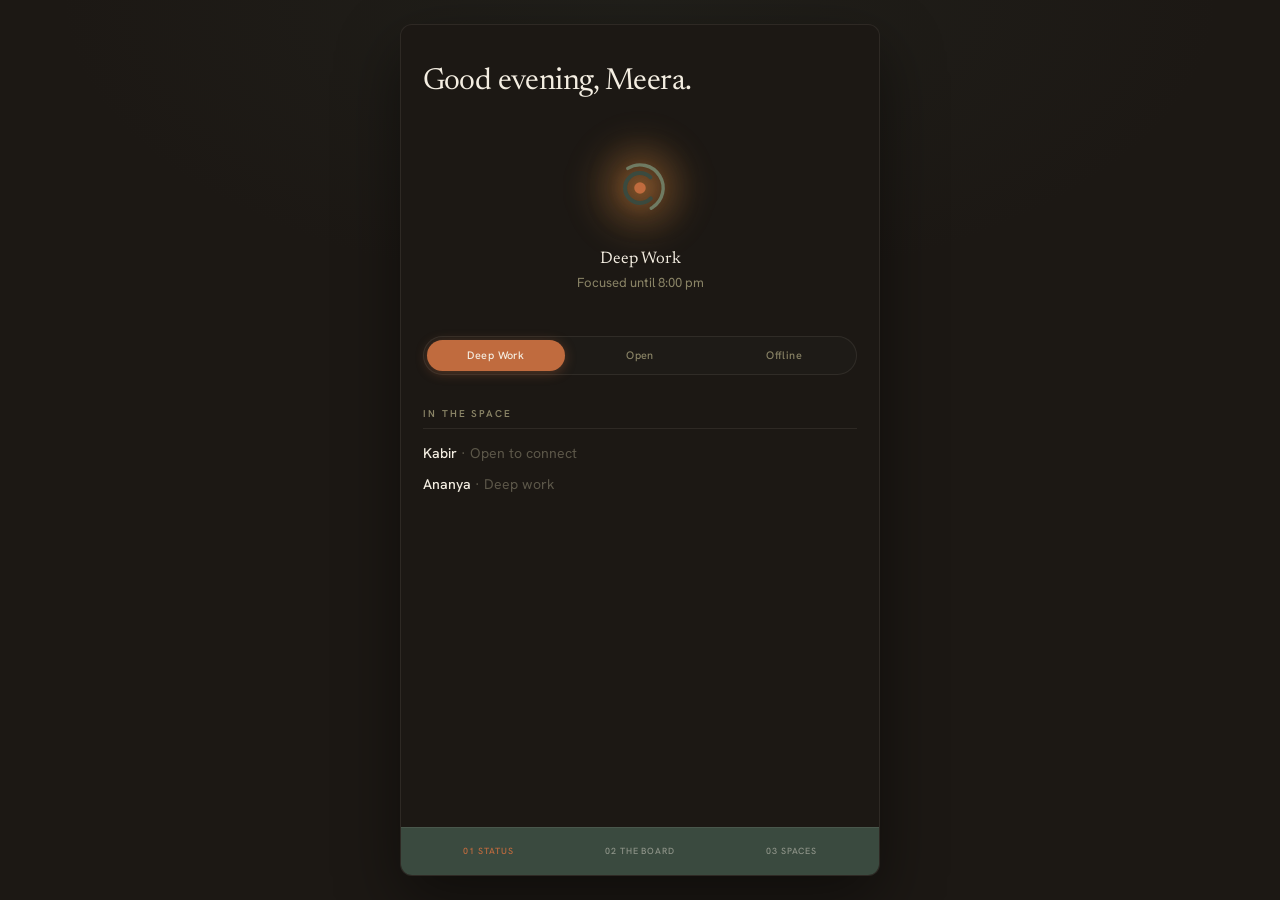
==== commit ed9c016d: "Feat: Core architecture for standalone Ember PWA with manifest and service worker Co-authored-by: Cu" ====
--- a/index.html
+++ b/index.html
@@ -3,223 +3,208 @@
 <head>
   <meta charset="UTF-8" />
   <meta name="viewport" content="width=device-width, initial-scale=1.0, viewport-fit=cover" />
-  <meta name="theme-color" content="#141210" />
   <meta name="description" content="Ember — the quiet community layer for Hotaru." />
+  <meta name="theme-color" content="#3A4A3F" />
+  <meta name="apple-mobile-web-app-capable" content="yes" />
+  <meta name="apple-mobile-web-app-status-bar-style" content="black-translucent" />
+  <meta name="apple-mobile-web-app-title" content="Ember" />
+  <link rel="manifest" href="manifest.json" />
+  <link rel="icon" href="assets/ember-logo.svg" type="image/svg+xml" />
+  <link rel="apple-touch-icon" href="assets/icon-192.png" />
   <title>Ember</title>
   <link rel="preconnect" href="https://fonts.googleapis.com" />
   <link rel="preconnect" href="https://fonts.gstatic.com" crossorigin />
   <link href="https://fonts.googleapis.com/css2?family=Hanken+Grotesk:wght@300;400;500;600&family=Newsreader:ital,opsz,wght@0,6..72,300;0,6..72,400;0,6..72,500;1,6..72,300;1,6..72,400&display=swap" rel="stylesheet" />
-  <link rel="stylesheet" href="styles.css" />
   <link rel="stylesheet" href="ember.css" />
 </head>
 <body class="ember-body">
 
-  <div class="ember-stage">
-    <div class="ember-device">
-      <div class="ember-device__frame">
-        <div class="ember-device__notch" aria-hidden="true"></div>
-        <div class="ember-device__screen">
-          <div class="ember-app" id="emberApp">
-
-            <div class="ember-views">
-
-              <!-- 01 HOME / STATUS -->
-              <section
-                class="ember-view is-active"
-                id="view-home"
-                data-view="home"
-                aria-label="Home and status"
-                role="tabpanel"
-              >
-                <div class="ember-view__scroll">
-                  <p class="ember-greeting">Good evening, Meera.</p>
-
-                  <div class="ember-status-block">
-                    <div class="ember-status-block__glow">
-                      <img
-                        class="ember-status-block__logo"
-                        src="assets/ember-logo.svg"
-                        alt=""
-                        width="68"
-                        height="68"
-                      />
-                    </div>
-                    <p class="ember-status-block__label" id="statusLabel">
-                      Deep Work<em>Focused until 8:00 pm</em>
-                    </p>
-                  </div>
-
-                  <div class="ember-pills" role="group" aria-label="Set your status">
-                    <button type="button" class="ember-pill is-active" data-status="deep-work">Deep Work</button>
-                    <button type="button" class="ember-pill" data-status="open">Open</button>
-                    <button type="button" class="ember-pill" data-status="offline">Offline</button>
-                  </div>
-
-                  <div class="ember-ledger">
-                    <p class="ember-ledger__label">In the space</p>
-                    <ul class="ember-ledger__list">
-                      <li class="ember-ledger__item"><strong>Kabir</strong> <span>· Open to connect</span></li>
-                      <li class="ember-ledger__item"><strong>Ananya</strong> <span>· Deep work</span></li>
-                    </ul>
-                  </div>
-                </div>
-              </section>
-
-              <!-- 02 THE BOARD -->
-              <section
-                class="ember-view"
-                id="view-board"
-                data-view="board"
-                aria-label="The board"
-                role="tabpanel"
-                hidden
-              >
-                <div class="ember-view__scroll">
-                  <p class="ember-subtitle">What the house is making</p>
-                  <h1 class="ember-title">The Board</h1>
-
-                  <div class="ember-board">
-                    <article class="ember-card">
-                      <span class="ember-card__tag">Making</span>
-                      <p class="ember-card__byline">Ananya <span>(Asagao)</span></p>
-                      <p class="ember-card__body">A field-recording archive of the monsoon. Looking for someone who knows Ableton.</p>
-                    </article>
-
-                    <article class="ember-card">
-                      <span class="ember-card__tag ember-card__tag--offering">Offering</span>
-                      <p class="ember-card__byline">Rohan <span>(Anjuna)</span></p>
-                      <p class="ember-card__body">Free pour-over lessons, 7–8am at the Koru bar. Bring your own cup.</p>
-                    </article>
-
-                    <article class="ember-card">
-                      <span class="ember-card__tag ember-card__tag--looking">Looking</span>
-                      <p class="ember-card__byline">Kabir <span>(Vagator)</span></p>
-                      <p class="ember-card__body">A running partner for slow 6km loops along the Chapora river at dawn.</p>
-                    </article>
-                  </div>
-
-                  <button type="button" class="ember-cta">+ Post to the board</button>
-                </div>
-              </section>
-
-              <!-- 03 SPACES -->
-              <section
-                class="ember-view"
-                id="view-spaces"
-                data-view="spaces"
-                aria-label="Spaces reservations"
-                role="tabpanel"
-                hidden
-              >
-                <div class="ember-view__scroll">
-                  <p class="ember-subtitle">Reservations</p>
-                  <h1 class="ember-title">Spaces</h1>
-
-                  <div class="ember-timetable" role="grid" aria-label="Amenity reservations">
-                    <div class="ember-timetable__header" role="row">
-                      <span role="columnheader"></span>
-                      <span role="columnheader">Sauna</span>
-                      <span role="columnheader">Ice Bath</span>
-                      <span role="columnheader">Meeting Room</span>
-                    </div>
-
-                    <div class="ember-timetable__row" role="row">
-                      <span class="ember-timetable__time" role="rowheader">5:00</span>
-                      <button type="button" class="ember-slot" role="gridcell" aria-label="Book Sauna at 5:00">—</button>
-                      <button type="button" class="ember-slot" role="gridcell" aria-label="Book Ice Bath at 5:00">—</button>
-                      <button type="button" class="ember-slot ember-slot--booked" role="gridcell" disabled aria-label="Meeting Room at 5:00 booked by Priya">
-                        Priya
-                      </button>
-                    </div>
-
-                    <div class="ember-timetable__row" role="row">
-                      <span class="ember-timetable__time" role="rowheader">5:30</span>
-                      <button type="button" class="ember-slot ember-slot--booked" role="gridcell" disabled aria-label="Sauna at 5:30 booked by Dev">
-                        Dev
-                      </button>
-                      <button type="button" class="ember-slot" role="gridcell" aria-label="Book Ice Bath at 5:30">—</button>
-                      <button type="button" class="ember-slot" role="gridcell" aria-label="Book Meeting Room at 5:30">—</button>
-                    </div>
-
-                    <div class="ember-timetable__row" role="row">
-                      <span class="ember-timetable__time" role="rowheader">6:00</span>
-                      <button type="button" class="ember-slot" role="gridcell" aria-label="Book Sauna at 6:00">—</button>
-                      <button type="button" class="ember-slot ember-slot--booked" role="gridcell" disabled aria-label="Ice Bath at 6:00 booked by Meera">
-                        Meera
-                      </button>
-                      <button type="button" class="ember-slot" role="gridcell" aria-label="Book Meeting Room at 6:00">—</button>
-                    </div>
-
-                    <div class="ember-timetable__row" role="row">
-                      <span class="ember-timetable__time" role="rowheader">6:30</span>
-                      <button type="button" class="ember-slot" role="gridcell" aria-label="Book Sauna at 6:30">—</button>
-                      <button type="button" class="ember-slot" role="gridcell" aria-label="Book Ice Bath at 6:30">—</button>
-                      <button type="button" class="ember-slot ember-slot--booked" role="gridcell" disabled aria-label="Meeting Room at 6:30 booked by Arjun">
-                        Arjun
-                      </button>
-                    </div>
-
-                    <div class="ember-timetable__row" role="row">
-                      <span class="ember-timetable__time" role="rowheader">7:00</span>
-                      <button type="button" class="ember-slot ember-slot--booked" role="gridcell" disabled aria-label="Sauna at 7:00 booked by Kabir">
-                        Kabir
-                      </button>
-                      <button type="button" class="ember-slot" role="gridcell" aria-label="Book Ice Bath at 7:00">—</button>
-                      <button type="button" class="ember-slot" role="gridcell" aria-label="Book Meeting Room at 7:00">—</button>
-                    </div>
-
-                    <div class="ember-timetable__row" role="row">
-                      <span class="ember-timetable__time" role="rowheader">7:30</span>
-                      <button type="button" class="ember-slot" role="gridcell" aria-label="Book Sauna at 7:30">—</button>
-                      <button type="button" class="ember-slot ember-slot--booked" role="gridcell" disabled aria-label="Ice Bath at 7:30 booked by Ananya">
-                        Ananya
-                      </button>
-                      <button type="button" class="ember-slot" role="gridcell" aria-label="Book Meeting Room at 7:30">—</button>
-                    </div>
-
-                    <div class="ember-timetable__row" role="row">
-                      <span class="ember-timetable__time" role="rowheader">8:00</span>
-                      <button type="button" class="ember-slot" role="gridcell" aria-label="Book Sauna at 8:00">—</button>
-                      <button type="button" class="ember-slot" role="gridcell" aria-label="Book Ice Bath at 8:00">—</button>
-                      <button type="button" class="ember-slot" role="gridcell" aria-label="Book Meeting Room at 8:00">—</button>
-                    </div>
-                  </div>
-                </div>
-              </section>
-
-            </div>
-
-            <nav class="ember-nav" role="tablist" aria-label="Digital Mirror navigation">
-              <button
-                type="button"
-                class="ember-nav__link is-active"
-                role="tab"
-                aria-selected="true"
-                aria-controls="view-home"
-                data-nav="home"
-              >01 Home · Status</button>
-              <button
-                type="button"
-                class="ember-nav__link"
-                role="tab"
-                aria-selected="false"
-                aria-controls="view-board"
-                data-nav="board"
-              >02 The Board</button>
-              <button
-                type="button"
-                class="ember-nav__link"
-                role="tab"
-                aria-selected="false"
-                aria-controls="view-spaces"
-                data-nav="spaces"
-              >03 Spaces</button>
-            </nav>
-
+  <div class="ember-shell">
+    <div class="ember-app" id="emberApp">
+
+      <div class="ember-views">
+
+        <section
+          class="ember-view is-active"
+          id="view-status"
+          data-view="status"
+          role="tabpanel"
+          aria-labelledby="tab-status"
+        >
+          <div class="ember-view__scroll">
+            <p class="ember-greeting">Good evening, Meera.</p>
+
+            <div class="ember-status-block">
+              <div class="ember-status-block__glow">
+                <img
+                  class="ember-status-block__logo"
+                  src="assets/ember-logo.svg"
+                  alt=""
+                  width="68"
+                  height="68"
+                />
+              </div>
+              <p class="ember-status-block__label" id="statusLabel">
+                Deep Work<em>Focused until 8:00 pm</em>
+              </p>
+            </div>
+
+            <div class="ember-pills" role="group" aria-label="Set your status">
+              <button type="button" class="ember-pill is-active" data-status="deep-work">Deep Work</button>
+              <button type="button" class="ember-pill" data-status="open">Open</button>
+              <button type="button" class="ember-pill" data-status="offline">Offline</button>
+            </div>
+
+            <div class="ember-ledger">
+              <p class="ember-ledger__label">In the space</p>
+              <ul class="ember-ledger__list">
+                <li class="ember-ledger__item"><strong>Kabir</strong> <span>· Open to connect</span></li>
+                <li class="ember-ledger__item"><strong>Ananya</strong> <span>· Deep work</span></li>
+              </ul>
+            </div>
           </div>
-        </div>
+        </section>
+
+        <section
+          class="ember-view"
+          id="view-board"
+          data-view="board"
+          role="tabpanel"
+          aria-labelledby="tab-board"
+          hidden
+        >
+          <div class="ember-view__scroll">
+            <p class="ember-subtitle">What the house is making</p>
+            <h1 class="ember-title">The Board</h1>
+
+            <div class="ember-board">
+              <article class="ember-card">
+                <span class="ember-card__tag">Making</span>
+                <p class="ember-card__byline">Ananya <span>(Asagao)</span></p>
+                <p class="ember-card__body">A field-recording archive of the monsoon. Looking for someone who knows Ableton.</p>
+              </article>
+
+              <article class="ember-card">
+                <span class="ember-card__tag ember-card__tag--offering">Offering</span>
+                <p class="ember-card__byline">Rohan <span>(Anjuna)</span></p>
+                <p class="ember-card__body">Free pour-over lessons, 7–8am at the Koru bar. Bring your own cup.</p>
+              </article>
+
+              <article class="ember-card">
+                <span class="ember-card__tag ember-card__tag--looking">Looking</span>
+                <p class="ember-card__byline">Kabir <span>(Vagator)</span></p>
+                <p class="ember-card__body">A running partner for slow 6km loops along the Chapora river at dawn.</p>
+              </article>
+            </div>
+
+            <button type="button" class="ember-cta">+ Post to the board</button>
+          </div>
+        </section>
+
+        <section
+          class="ember-view"
+          id="view-spaces"
+          data-view="spaces"
+          role="tabpanel"
+          aria-labelledby="tab-spaces"
+          hidden
+        >
+          <div class="ember-view__scroll">
+            <p class="ember-subtitle">Reservations</p>
+            <h1 class="ember-title">Spaces</h1>
+
+            <div class="ember-timetable" role="grid" aria-label="Amenity reservations">
+              <div class="ember-timetable__header" role="row">
+                <span role="columnheader"></span>
+                <span role="columnheader">Sauna</span>
+                <span role="columnheader">Ice Bath</span>
+                <span role="columnheader">Meeting Room</span>
+              </div>
+
+              <div class="ember-timetable__row" role="row">
+                <span class="ember-timetable__time" role="rowheader">5:00</span>
+                <button type="button" class="ember-slot" role="gridcell" aria-label="Book Sauna at 5:00">—</button>
+                <button type="button" class="ember-slot" role="gridcell" aria-label="Book Ice Bath at 5:00">—</button>
+                <button type="button" class="ember-slot ember-slot--booked" disabled aria-label="Meeting Room at 5:00 booked by Priya">Priya</button>
+              </div>
+
+              <div class="ember-timetable__row" role="row">
+                <span class="ember-timetable__time" role="rowheader">5:30</span>
+                <button type="button" class="ember-slot ember-slot--booked" disabled aria-label="Sauna at 5:30 booked by Dev">Dev</button>
+                <button type="button" class="ember-slot" role="gridcell" aria-label="Book Ice Bath at 5:30">—</button>
+                <button type="button" class="ember-slot" role="gridcell" aria-label="Book Meeting Room at 5:30">—</button>
+              </div>
+
+              <div class="ember-timetable__row" role="row">
+                <span class="ember-timetable__time" role="rowheader">6:00</span>
+                <button type="button" class="ember-slot" role="gridcell" aria-label="Book Sauna at 6:00">—</button>
+                <button type="button" class="ember-slot ember-slot--booked" disabled aria-label="Ice Bath at 6:00 booked by Meera">Meera</button>
+                <button type="button" class="ember-slot" role="gridcell" aria-label="Book Meeting Room at 6:00">—</button>
+              </div>
+
+              <div class="ember-timetable__row" role="row">
+                <span class="ember-timetable__time" role="rowheader">6:30</span>
+                <button type="button" class="ember-slot" role="gridcell" aria-label="Book Sauna at 6:30">—</button>
+                <button type="button" class="ember-slot" role="gridcell" aria-label="Book Ice Bath at 6:30">—</button>
+                <button type="button" class="ember-slot ember-slot--booked" disabled aria-label="Meeting Room at 6:30 booked by Arjun">Arjun</button>
+              </div>
+
+              <div class="ember-timetable__row" role="row">
+                <span class="ember-timetable__time" role="rowheader">7:00</span>
+                <button type="button" class="ember-slot ember-slot--booked" disabled aria-label="Sauna at 7:00 booked by Kabir">Kabir</button>
+                <button type="button" class="ember-slot" role="gridcell" aria-label="Book Ice Bath at 7:00">—</button>
+                <button type="button" class="ember-slot" role="gridcell" aria-label="Book Meeting Room at 7:00">—</button>
+              </div>
+
+              <div class="ember-timetable__row" role="row">
+                <span class="ember-timetable__time" role="rowheader">7:30</span>
+                <button type="button" class="ember-slot" role="gridcell" aria-label="Book Sauna at 7:30">—</button>
+                <button type="button" class="ember-slot ember-slot--booked" disabled aria-label="Ice Bath at 7:30 booked by Ananya">Ananya</button>
+                <button type="button" class="ember-slot" role="gridcell" aria-label="Book Meeting Room at 7:30">—</button>
+              </div>
+
+              <div class="ember-timetable__row" role="row">
+                <span class="ember-timetable__time" role="rowheader">8:00</span>
+                <button type="button" class="ember-slot" role="gridcell" aria-label="Book Sauna at 8:00">—</button>
+                <button type="button" class="ember-slot" role="gridcell" aria-label="Book Ice Bath at 8:00">—</button>
+                <button type="button" class="ember-slot" role="gridcell" aria-label="Book Meeting Room at 8:00">—</button>
+              </div>
+            </div>
+          </div>
+        </section>
+
       </div>
-      <p class="ember-device__brand" aria-hidden="true">ember <span>· The community layer for Hotaru</span></p>
+
+      <nav class="ember-nav" role="tablist" aria-label="Digital Mirror navigation">
+        <button
+          type="button"
+          class="ember-nav__link is-active"
+          id="tab-status"
+          role="tab"
+          aria-selected="true"
+          aria-controls="view-status"
+          data-nav="status"
+        >01 STATUS</button>
+        <button
+          type="button"
+          class="ember-nav__link"
+          id="tab-board"
+          role="tab"
+          aria-selected="false"
+          aria-controls="view-board"
+          data-nav="board"
+        >02 THE BOARD</button>
+        <button
+          type="button"
+          class="ember-nav__link"
+          id="tab-spaces"
+          role="tab"
+          aria-selected="false"
+          aria-controls="view-spaces"
+          data-nav="spaces"
+        >03 SPACES</button>
+      </nav>
+
     </div>
   </div>
 
@@ -229,7 +214,7 @@
       var navLinks = Array.from(document.querySelectorAll(".ember-nav__link"));
       var pills = Array.from(document.querySelectorAll(".ember-pill"));
       var statusLabel = document.getElementById("statusLabel");
-      var currentView = "home";
+      var currentView = "status";
 
       var statusCopy = {
         "deep-work": { title: "Deep Work", sub: "Focused until 8:00 pm" },
@@ -268,20 +253,25 @@
           });
           var copy = statusCopy[status];
           if (copy && statusLabel) {
-            statusLabel.innerHTML =
-              copy.title + "<em>" + copy.sub + "</em>";
+            statusLabel.innerHTML = copy.title + "<em>" + copy.sub + "</em>";
           }
         });
       });
 
       document.querySelectorAll(".ember-slot:not(.ember-slot--booked)").forEach(function (slot) {
         slot.addEventListener("click", function () {
-          slot.classList.add("ember-slot--mine");
+          slot.classList.add("ember-slot--booked");
           slot.textContent = "Meera";
-          slot.setAttribute("aria-label", slot.getAttribute("aria-label").replace("Book", "Booked"));
+          slot.setAttribute("aria-label", slot.getAttribute("aria-label").replace("Book", "Booked by"));
           slot.disabled = true;
         });
       });
+
+      if ("serviceWorker" in navigator) {
+        window.addEventListener("load", function () {
+          navigator.serviceWorker.register("./sw.js").catch(function () {});
+        });
+      }
     })();
   </script>
 
--- a/ember.css
+++ b/ember.css
@@ -1,97 +1,58 @@
-/* Ember PWA — Digital Mirror prototype */
+:root {
+  --coal: #1c1814;
+  --ink: #2a2a24;
+  --sumi-green: #3a4a3f;
+  --sage: #6f7b62;
+  --sage-light: #9aa08c;
+  --ember: #c06b3e;
+  --ember-glow: #d98a3e;
+  --rice-cream: #f4eee2;
+  --surface: #1e1b17;
+  --border: rgba(244, 238, 226, 0.08);
+  --text: #f4eee2;
+  --text-muted: #8a8466;
+  --text-dim: #5c5749;
+  --font-serif: "Newsreader", Georgia, "Times New Roman", serif;
+  --font-sans: "Hanken Grotesk", system-ui, -apple-system, sans-serif;
+}
+
+*,
+*::before,
+*::after {
+  box-sizing: border-box;
+  margin: 0;
+  padding: 0;
+}
+
+html {
+  font-size: 16px;
+  -webkit-text-size-adjust: 100%;
+}
 
 body.ember-body {
   font-family: var(--font-sans);
   background: var(--coal);
-  color: var(--ember-app-text);
+  color: var(--text);
+  min-height: 100dvh;
   overflow: hidden;
-  height: 100dvh;
-  width: 100vw;
-  margin: 0;
   -webkit-font-smoothing: antialiased;
   -moz-osx-font-smoothing: grayscale;
 }
 
-/* ─── Stage & Phone Frame ─── */
-
-.ember-stage {
-  display: flex;
-  align-items: center;
+.ember-shell {
+  display: flex;
   justify-content: center;
   min-height: 100dvh;
-  padding: clamp(1.25rem, 4vw, 2.5rem);
-  background:
-    radial-gradient(ellipse 80% 60% at 50% 0%, rgba(58, 74, 63, 0.12) 0%, transparent 65%),
-    radial-gradient(ellipse 50% 40% at 80% 90%, rgba(192, 107, 62, 0.06) 0%, transparent 60%),
-    var(--coal);
-}
-
-.ember-device {
+  background: var(--coal);
+}
+
+.ember-app {
+  display: flex;
+  flex-direction: column;
   width: 100%;
-  max-width: 390px;
-  display: flex;
-  flex-direction: column;
-  align-items: center;
-  gap: 0.85rem;
-}
-
-.ember-device__frame {
-  width: 100%;
-  aspect-ratio: 9 / 19.5;
-  max-height: calc(100dvh - 3rem);
-  padding: 10px;
-  border-radius: 44px;
-  background: linear-gradient(155deg, #2e2a26 0%, #141210 55%, #1a1814 100%);
-  box-shadow:
-    0 0 0 1px rgba(255, 255, 255, 0.05) inset,
-    0 32px 80px rgba(0, 0, 0, 0.55),
-    0 8px 24px rgba(0, 0, 0, 0.35);
-}
-
-.ember-device__notch {
-  position: absolute;
-  top: 10px;
-  left: 50%;
-  transform: translateX(-50%);
-  width: 34%;
-  height: 26px;
-  background: #141210;
-  border-radius: 0 0 18px 18px;
-  z-index: 20;
-  pointer-events: none;
-}
-
-.ember-device__screen {
-  position: relative;
-  width: 100%;
-  height: 100%;
-  border-radius: 36px;
-  overflow: hidden;
-  background: var(--ember-app-bg);
-  display: flex;
-  flex-direction: column;
-}
-
-.ember-device__brand {
-  font-family: var(--font-serif);
-  font-size: 0.8rem;
-  font-weight: 400;
-  letter-spacing: 0.04em;
-  color: var(--ember-app-dim);
-  text-align: center;
-}
-
-.ember-device__brand span {
-  color: var(--ember-app-muted);
-}
-
-/* ─── App Shell ─── */
-
-.ember-app {
-  display: flex;
-  flex-direction: column;
-  flex: 1;
-  min-height: 0;
+  max-width: 480px;
+  min-height: 100dvh;
+  background: var(--coal);
   position: relative;
 }
 
@@ -107,14 +68,14 @@
   inset: 0;
   display: flex;
   flex-direction: column;
-  padding: clamp(2.75rem, 8vw, 3.25rem) 1.35rem 0;
+  padding: max(2.5rem, env(safe-area-inset-top, 2.5rem)) 1.35rem 0;
   opacity: 0;
   visibility: hidden;
-  transform: translateY(6px);
+  transform: translateY(8px);
   transition:
-    opacity 0.4s cubic-bezier(0.4, 0, 0.2, 1),
-    visibility 0.4s cubic-bezier(0.4, 0, 0.2, 1),
-    transform 0.4s cubic-bezier(0.4, 0, 0.2, 1);
+    opacity 0.35s cubic-bezier(0.4, 0, 0.2, 1),
+    visibility 0.35s cubic-bezier(0.4, 0, 0.2, 1),
+    transform 0.35s cubic-bezier(0.4, 0, 0.2, 1);
   overflow-y: auto;
   -webkit-overflow-scrolling: touch;
   scrollbar-width: none;
@@ -133,14 +94,12 @@
 
 .ember-view__scroll {
   flex: 1;
-  padding-bottom: 1rem;
-}
-
-/* ─── Typography ─── */
+  padding-bottom: 1.25rem;
+}
 
 .ember-greeting {
   font-family: var(--font-serif);
-  font-size: clamp(1.65rem, 5.5vw, 1.85rem);
+  font-size: clamp(1.65rem, 5.5vw, 1.9rem);
   font-weight: 400;
   line-height: 1.15;
   letter-spacing: -0.02em;
@@ -164,21 +123,9 @@
   font-weight: 600;
   letter-spacing: 0.22em;
   text-transform: uppercase;
-  color: var(--ember-app-muted);
+  color: var(--text-muted);
   margin-bottom: 1.35rem;
 }
-
-.ember-meta {
-  font-family: var(--font-sans);
-  font-size: 0.62rem;
-  font-weight: 500;
-  letter-spacing: 0.14em;
-  text-transform: uppercase;
-  color: var(--ember-app-dim);
-  margin-bottom: 0.5rem;
-}
-
-/* ─── Section 1: Status ─── */
 
 .ember-status-block {
   display: flex;
@@ -231,16 +178,13 @@
 
 .ember-status-block__label em {
   font-style: normal;
-  color: var(--ember-app-muted);
+  color: var(--text-muted);
   font-family: var(--font-sans);
   font-size: 0.82rem;
   display: block;
   margin-top: 0.2rem;
   font-weight: 400;
-  letter-spacing: 0.01em;
-}
-
-/* Status toggle pills */
+}
 
 .ember-pills {
   display: flex;
@@ -248,8 +192,8 @@
   margin-bottom: 2rem;
   padding: 3px;
   border-radius: 999px;
-  background: var(--ember-app-surface);
-  border: 1px solid var(--ember-app-border);
+  background: var(--surface);
+  border: 1px solid var(--border);
 }
 
 .ember-pill {
@@ -262,17 +206,14 @@
   font-size: 0.68rem;
   font-weight: 500;
   letter-spacing: 0.04em;
-  color: var(--ember-app-muted);
+  color: var(--text-muted);
   cursor: pointer;
-  transition:
-    background 0.25s ease,
-    color 0.25s ease,
-    box-shadow 0.25s ease;
+  transition: background 0.25s ease, color 0.25s ease, box-shadow 0.25s ease;
   white-space: nowrap;
 }
 
 .ember-pill:hover {
-  color: var(--ember-app-text);
+  color: var(--text);
 }
 
 .ember-pill.is-active {
@@ -285,8 +226,6 @@
   outline: 2px solid var(--ember-glow);
   outline-offset: 2px;
 }
-
-/* Presence ledger */
 
 .ember-ledger__label {
   font-family: var(--font-sans);
@@ -294,10 +233,10 @@
   font-weight: 600;
   letter-spacing: 0.2em;
   text-transform: uppercase;
-  color: var(--ember-app-muted);
+  color: var(--text-muted);
   margin-bottom: 0.85rem;
   padding-bottom: 0.5rem;
-  border-bottom: 1px solid var(--ember-app-border);
+  border-bottom: 1px solid var(--border);
 }
 
 .ember-ledger__list {
@@ -312,7 +251,7 @@
   font-size: 0.88rem;
   font-weight: 400;
   line-height: 1.45;
-  color: var(--ember-app-text);
+  color: var(--text);
 }
 
 .ember-ledger__item strong {
@@ -321,20 +260,17 @@
 }
 
 .ember-ledger__item span {
-  color: var(--ember-app-dim);
-}
-
-/* ─── Section 2: The Board ─── */
+  color: var(--text-dim);
+}
 
 .ember-board {
   display: flex;
   flex-direction: column;
-  gap: 0;
 }
 
 .ember-card {
   padding: 1.1rem 0;
-  border-bottom: 1px solid var(--ember-app-border);
+  border-bottom: 1px solid var(--border);
 }
 
 .ember-card:first-of-type {
@@ -375,7 +311,7 @@
 
 .ember-card__byline span {
   font-weight: 400;
-  color: var(--ember-app-dim);
+  color: var(--text-dim);
 }
 
 .ember-card__body {
@@ -383,7 +319,7 @@
   font-size: 0.84rem;
   font-weight: 300;
   line-height: 1.55;
-  color: var(--ember-app-muted);
+  color: var(--text-muted);
 }
 
 .ember-cta {
@@ -391,35 +327,25 @@
   width: 100%;
   margin-top: 1.5rem;
   padding: 0.85rem 1rem;
-  border: 1px solid rgba(58, 74, 63, 0.5);
+  border: 1px solid rgba(58, 74, 63, 0.6);
   border-radius: 4px;
   background: var(--sumi-green);
   color: var(--rice-cream);
   font-family: var(--font-sans);
   font-size: 0.82rem;
   font-weight: 500;
-  letter-spacing: 0.02em;
   text-align: center;
   cursor: pointer;
-  transition: background 0.2s ease, border-color 0.2s ease;
+  transition: background 0.2s ease;
 }
 
 .ember-cta:hover {
   background: #44554a;
-  border-color: rgba(58, 74, 63, 0.7);
 }
 
 .ember-cta:focus-visible {
   outline: 2px solid var(--ember-glow);
   outline-offset: 2px;
-}
-
-/* ─── Section 3: Spaces Grid ─── */
-
-.ember-timetable {
-  display: flex;
-  flex-direction: column;
-  gap: 0;
 }
 
 .ember-timetable__header {
@@ -428,7 +354,7 @@
   gap: 0.35rem;
   margin-bottom: 0.5rem;
   padding-bottom: 0.5rem;
-  border-bottom: 1px solid var(--ember-app-border);
+  border-bottom: 1px solid var(--border);
 }
 
 .ember-timetable__header span {
@@ -437,7 +363,7 @@
   font-weight: 600;
   letter-spacing: 0.1em;
   text-transform: uppercase;
-  color: var(--ember-app-muted);
+  color: var(--text-muted);
   text-align: center;
 }
 
@@ -458,10 +384,9 @@
   font-family: var(--font-sans);
   font-size: 0.62rem;
   font-weight: 500;
-  color: var(--ember-app-dim);
+  color: var(--text-dim);
   display: flex;
   align-items: center;
-  padding-right: 0.25rem;
 }
 
 .ember-slot {
@@ -470,25 +395,20 @@
   justify-content: center;
   min-height: 2.5rem;
   border-radius: 3px;
-  border: 1px solid var(--ember-app-border);
+  border: 1px solid var(--border);
   background: transparent;
   font-family: var(--font-sans);
   font-size: 0.62rem;
   font-weight: 500;
-  color: var(--ember-app-dim);
+  color: var(--text-dim);
   cursor: pointer;
-  transition:
-    border-color 0.2s ease,
-    background 0.2s ease,
-    color 0.2s ease;
+  transition: border-color 0.2s ease, background 0.2s ease, color 0.2s ease;
   padding: 0.35rem 0.25rem;
-  text-align: center;
-  line-height: 1.3;
-}
-
-.ember-slot:hover {
+}
+
+.ember-slot:hover:not(:disabled) {
   border-color: rgba(111, 123, 98, 0.45);
-  color: var(--ember-app-muted);
+  color: var(--text-muted);
 }
 
 .ember-slot:focus-visible {
@@ -501,7 +421,6 @@
   border-color: var(--ink);
   color: var(--rice-cream);
   cursor: default;
-  font-weight: 500;
 }
 
 .ember-slot--booked:hover {
@@ -509,55 +428,35 @@
   color: var(--rice-cream);
 }
 
-.ember-slot--booked span {
-  font-size: 0.58rem;
-  font-weight: 400;
-  color: var(--ember-app-muted);
-  display: block;
-  margin-top: 0.1rem;
-}
-
-.ember-slot--mine {
-  background: var(--sumi-green);
-  border-color: var(--sumi-green);
-  color: var(--rice-cream);
-}
-
-/* ─── Bottom Navigation ─── */
-
 .ember-nav {
   flex-shrink: 0;
   display: flex;
   justify-content: space-between;
-  align-items: center;
   gap: 0.25rem;
-  padding: 0.65rem 0.85rem calc(0.65rem + env(safe-area-inset-bottom, 0px));
-  border-top: 1px solid var(--ember-app-border);
-  background: rgba(20, 18, 16, 0.94);
-  backdrop-filter: blur(8px);
-  -webkit-backdrop-filter: blur(8px);
+  padding: 0.7rem 0.85rem calc(0.7rem + env(safe-area-inset-bottom, 0px));
+  border-top: 1px solid var(--border);
+  background: var(--sumi-green);
 }
 
 .ember-nav__link {
   flex: 1;
   border: none;
   background: none;
-  padding: 0.4rem 0.15rem;
-  font-family: var(--font-sans);
-  font-size: 0.58rem;
-  font-weight: 500;
-  letter-spacing: 0.12em;
+  padding: 0.4rem 0.1rem;
+  font-family: var(--font-sans);
+  font-size: 0.56rem;
+  font-weight: 500;
+  letter-spacing: 0.1em;
   text-transform: uppercase;
-  color: var(--ember-app-dim);
+  color: rgba(244, 238, 226, 0.45);
   cursor: pointer;
   text-align: center;
   line-height: 1.35;
   transition: color 0.25s ease;
-  white-space: nowrap;
 }
 
 .ember-nav__link:hover {
-  color: var(--ember-app-muted);
+  color: rgba(244, 238, 226, 0.7);
 }
 
 .ember-nav__link.is-active {
@@ -570,51 +469,21 @@
   border-radius: 2px;
 }
 
-/* ─── Mobile: full-bleed ─── */
-
-@media (max-width: 480px) {
-  .ember-stage {
-    padding: 0;
-    background: var(--ember-app-bg);
+@media (min-width: 481px) {
+  .ember-shell {
+    padding: 1.5rem 0;
+    background:
+      radial-gradient(ellipse 70% 50% at 50% 0%, rgba(58, 74, 63, 0.14) 0%, transparent 65%),
+      var(--coal);
   }
 
-  .ember-device {
-    max-width: none;
-    gap: 0;
-  }
-
-  .ember-device__frame {
-    aspect-ratio: unset;
-    max-height: none;
-    height: 100dvh;
-    padding: 0;
-    border-radius: 0;
-    background: var(--ember-app-bg);
-    box-shadow: none;
-  }
-
-  .ember-device__notch {
-    display: none;
-  }
-
-  .ember-device__screen {
-    border-radius: 0;
-  }
-
-  .ember-device__brand {
-    display: none;
-  }
-
-  .ember-view {
-    padding-top: max(2.5rem, env(safe-area-inset-top, 2.5rem));
-    padding-left: 1.25rem;
-    padding-right: 1.25rem;
-  }
-}
-
-@media (min-width: 481px) {
-  .ember-device__screen {
-    min-height: 0;
+  .ember-app {
+    min-height: calc(100dvh - 3rem);
+    max-height: calc(100dvh - 3rem);
+    border-radius: 12px;
+    border: 1px solid var(--border);
+    box-shadow: 0 24px 64px rgba(0, 0, 0, 0.45);
+    overflow: hidden;
   }
 }
 
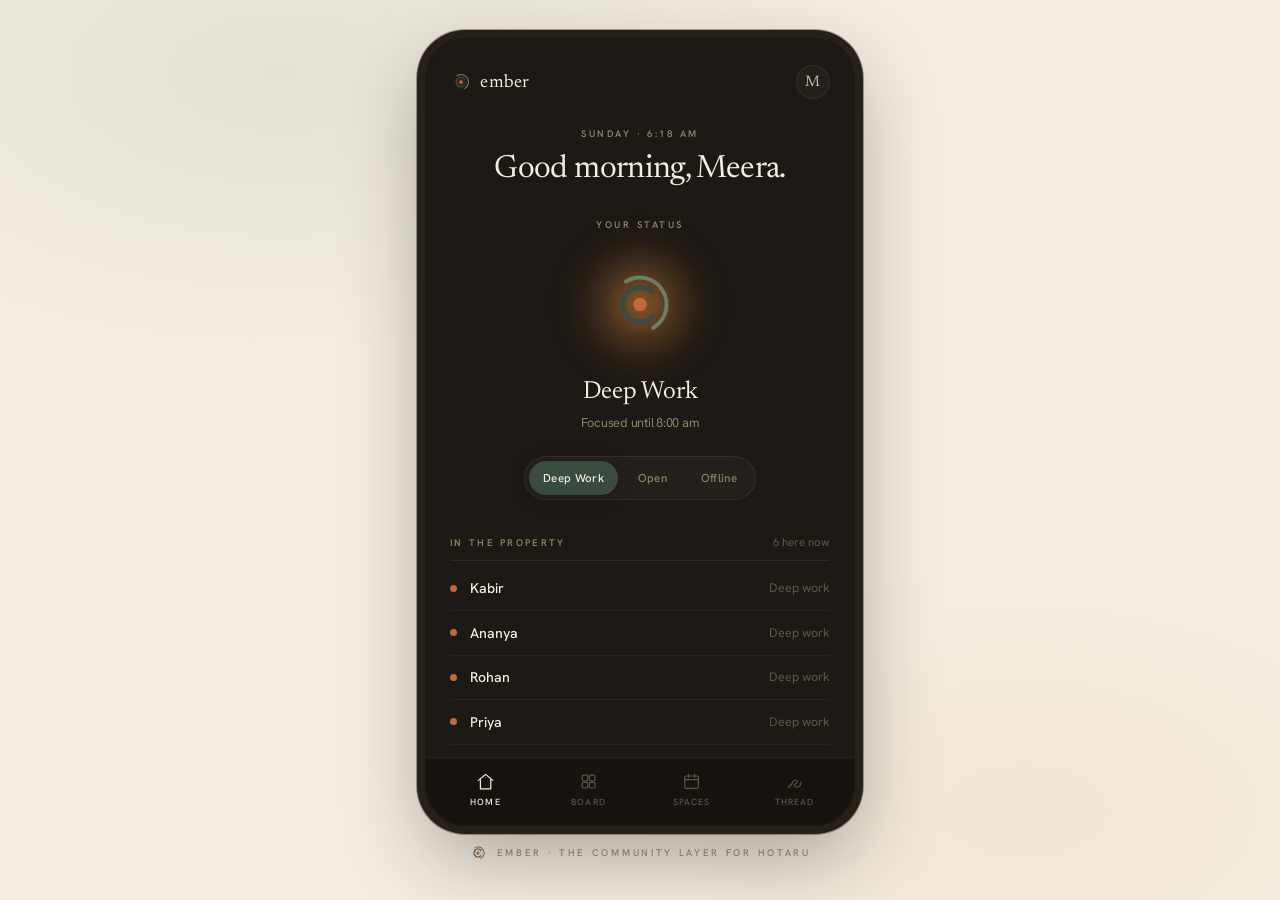
==== commit 37c07dd6: "Rebuild Ember as a living demo + add Our Shared Ecosystem deck - Ember app: four tabs (Home/Board/Sp" ====
--- a/index.html
+++ b/index.html
@@ -4,7 +4,7 @@
   <meta charset="UTF-8" />
   <meta name="viewport" content="width=device-width, initial-scale=1.0, viewport-fit=cover" />
   <meta name="description" content="Ember — the quiet community layer for Hotaru." />
-  <meta name="theme-color" content="#3A4A3F" />
+  <meta name="theme-color" content="#1C1814" />
   <meta name="apple-mobile-web-app-capable" content="yes" />
   <meta name="apple-mobile-web-app-status-bar-style" content="black-translucent" />
   <meta name="apple-mobile-web-app-title" content="Ember" />
@@ -24,47 +24,60 @@
 
       <div class="ember-views">
 
+        <!-- ── 01 · Home / Status ── -->
         <section
           class="ember-view is-active"
-          id="view-status"
-          data-view="status"
-          role="tabpanel"
-          aria-labelledby="tab-status"
-        >
-          <div class="ember-view__scroll">
-            <p class="ember-greeting">Good evening, Meera.</p>
-
-            <div class="ember-status-block">
-              <div class="ember-status-block__glow">
-                <img
-                  class="ember-status-block__logo"
-                  src="assets/ember-logo.svg"
-                  alt=""
-                  width="68"
-                  height="68"
-                />
-              </div>
-              <p class="ember-status-block__label" id="statusLabel">
-                Deep Work<em>Focused until 8:00 pm</em>
-              </p>
-            </div>
-
-            <div class="ember-pills" role="group" aria-label="Set your status">
-              <button type="button" class="ember-pill is-active" data-status="deep-work">Deep Work</button>
-              <button type="button" class="ember-pill" data-status="open">Open</button>
-              <button type="button" class="ember-pill" data-status="offline">Offline</button>
-            </div>
-
-            <div class="ember-ledger">
-              <p class="ember-ledger__label">In the space</p>
-              <ul class="ember-ledger__list">
-                <li class="ember-ledger__item"><strong>Kabir</strong> <span>· Open to connect</span></li>
-                <li class="ember-ledger__item"><strong>Ananya</strong> <span>· Deep work</span></li>
-              </ul>
-            </div>
-          </div>
-        </section>
-
+          id="view-home"
+          data-view="home"
+          role="tabpanel"
+          aria-labelledby="tab-home"
+        >
+          <header class="ember-home-bar">
+            <div class="ember-home-bar__brand">
+              <img src="assets/ember-logo.svg" alt="" width="22" height="22" />
+              <span>ember</span>
+            </div>
+            <button type="button" class="ember-avatar" id="avatarBtn" aria-label="Switch resident (demo)">M</button>
+          </header>
+
+          <div class="ember-greeting-block">
+            <p class="ember-eyebrow" id="greetingMeta">Tuesday · 6:40 pm</p>
+            <p class="ember-greeting" id="greetingText">Good evening, Meera.</p>
+          </div>
+
+          <div class="ember-status-block">
+            <p class="ember-eyebrow">Your status</p>
+            <div class="ember-status-block__glow">
+              <img
+                class="ember-status-block__logo"
+                src="assets/ember-logo.svg"
+                alt=""
+                width="78"
+                height="78"
+              />
+            </div>
+            <p class="ember-status-block__label" id="statusLabel">
+              Deep Work<em>Focused until 8:00 pm</em>
+            </p>
+          </div>
+
+          <div class="ember-pills" role="group" aria-label="Set your status">
+            <button type="button" class="ember-pill is-active" data-status="deep-work">Deep Work</button>
+            <button type="button" class="ember-pill" data-status="open">Open</button>
+            <button type="button" class="ember-pill" data-status="offline">Offline</button>
+          </div>
+
+          <div class="ember-ledger">
+            <div class="ember-ledger__head">
+              <p class="ember-ledger__label">In the property</p>
+              <p class="ember-ledger__count" id="ledgerCount">5 here now</p>
+            </div>
+            <ul class="ember-ledger__list" id="ledgerList"></ul>
+            <p class="ember-ledger__note">Presence is only visible inside the property. Nothing here sends a notification.</p>
+          </div>
+        </section>
+
+        <!-- ── 02 · The Board ── -->
         <section
           class="ember-view"
           id="view-board"
@@ -73,34 +86,17 @@
           aria-labelledby="tab-board"
           hidden
         >
-          <div class="ember-view__scroll">
-            <p class="ember-subtitle">What the house is making</p>
-            <h1 class="ember-title">The Board</h1>
-
-            <div class="ember-board">
-              <article class="ember-card">
-                <span class="ember-card__tag">Making</span>
-                <p class="ember-card__byline">Ananya <span>(Asagao)</span></p>
-                <p class="ember-card__body">A field-recording archive of the monsoon. Looking for someone who knows Ableton.</p>
-              </article>
-
-              <article class="ember-card">
-                <span class="ember-card__tag ember-card__tag--offering">Offering</span>
-                <p class="ember-card__byline">Rohan <span>(Anjuna)</span></p>
-                <p class="ember-card__body">Free pour-over lessons, 7–8am at the Koru bar. Bring your own cup.</p>
-              </article>
-
-              <article class="ember-card">
-                <span class="ember-card__tag ember-card__tag--looking">Looking</span>
-                <p class="ember-card__byline">Kabir <span>(Vagator)</span></p>
-                <p class="ember-card__body">A running partner for slow 6km loops along the Chapora river at dawn.</p>
-              </article>
-            </div>
-
-            <button type="button" class="ember-cta">+ Post to the board</button>
-          </div>
-        </section>
-
+          <p class="ember-eyebrow">What the house is making</p>
+          <h1 class="ember-title">The Board</h1>
+
+          <div class="ember-board" id="boardList"></div>
+
+          <button type="button" class="ember-cta" id="boardCta">+ Post to the board</button>
+
+          <p class="ember-board__wipe" id="boardWipe">One post per person. The board clears itself Sunday night.</p>
+        </section>
+
+        <!-- ── 03 · Spaces ── -->
         <section
           class="ember-view"
           id="view-spaces"
@@ -109,171 +105,107 @@
           aria-labelledby="tab-spaces"
           hidden
         >
-          <div class="ember-view__scroll">
-            <p class="ember-subtitle">Reservations</p>
-            <h1 class="ember-title">Spaces</h1>
-
-            <div class="ember-timetable" role="grid" aria-label="Amenity reservations">
-              <div class="ember-timetable__header" role="row">
-                <span role="columnheader"></span>
-                <span role="columnheader">Sauna</span>
-                <span role="columnheader">Ice Bath</span>
-                <span role="columnheader">Meeting Room</span>
-              </div>
-
-              <div class="ember-timetable__row" role="row">
-                <span class="ember-timetable__time" role="rowheader">5:00</span>
-                <button type="button" class="ember-slot" role="gridcell" aria-label="Book Sauna at 5:00">—</button>
-                <button type="button" class="ember-slot" role="gridcell" aria-label="Book Ice Bath at 5:00">—</button>
-                <button type="button" class="ember-slot ember-slot--booked" disabled aria-label="Meeting Room at 5:00 booked by Priya">Priya</button>
-              </div>
-
-              <div class="ember-timetable__row" role="row">
-                <span class="ember-timetable__time" role="rowheader">5:30</span>
-                <button type="button" class="ember-slot ember-slot--booked" disabled aria-label="Sauna at 5:30 booked by Dev">Dev</button>
-                <button type="button" class="ember-slot" role="gridcell" aria-label="Book Ice Bath at 5:30">—</button>
-                <button type="button" class="ember-slot" role="gridcell" aria-label="Book Meeting Room at 5:30">—</button>
-              </div>
-
-              <div class="ember-timetable__row" role="row">
-                <span class="ember-timetable__time" role="rowheader">6:00</span>
-                <button type="button" class="ember-slot" role="gridcell" aria-label="Book Sauna at 6:00">—</button>
-                <button type="button" class="ember-slot ember-slot--booked" disabled aria-label="Ice Bath at 6:00 booked by Meera">Meera</button>
-                <button type="button" class="ember-slot" role="gridcell" aria-label="Book Meeting Room at 6:00">—</button>
-              </div>
-
-              <div class="ember-timetable__row" role="row">
-                <span class="ember-timetable__time" role="rowheader">6:30</span>
-                <button type="button" class="ember-slot" role="gridcell" aria-label="Book Sauna at 6:30">—</button>
-                <button type="button" class="ember-slot" role="gridcell" aria-label="Book Ice Bath at 6:30">—</button>
-                <button type="button" class="ember-slot ember-slot--booked" disabled aria-label="Meeting Room at 6:30 booked by Arjun">Arjun</button>
-              </div>
-
-              <div class="ember-timetable__row" role="row">
-                <span class="ember-timetable__time" role="rowheader">7:00</span>
-                <button type="button" class="ember-slot ember-slot--booked" disabled aria-label="Sauna at 7:00 booked by Kabir">Kabir</button>
-                <button type="button" class="ember-slot" role="gridcell" aria-label="Book Ice Bath at 7:00">—</button>
-                <button type="button" class="ember-slot" role="gridcell" aria-label="Book Meeting Room at 7:00">—</button>
-              </div>
-
-              <div class="ember-timetable__row" role="row">
-                <span class="ember-timetable__time" role="rowheader">7:30</span>
-                <button type="button" class="ember-slot" role="gridcell" aria-label="Book Sauna at 7:30">—</button>
-                <button type="button" class="ember-slot ember-slot--booked" disabled aria-label="Ice Bath at 7:30 booked by Ananya">Ananya</button>
-                <button type="button" class="ember-slot" role="gridcell" aria-label="Book Meeting Room at 7:30">—</button>
-              </div>
-
-              <div class="ember-timetable__row" role="row">
-                <span class="ember-timetable__time" role="rowheader">8:00</span>
-                <button type="button" class="ember-slot" role="gridcell" aria-label="Book Sauna at 8:00">—</button>
-                <button type="button" class="ember-slot" role="gridcell" aria-label="Book Ice Bath at 8:00">—</button>
-                <button type="button" class="ember-slot" role="gridcell" aria-label="Book Meeting Room at 8:00">—</button>
-              </div>
-            </div>
-          </div>
+          <p class="ember-eyebrow">Reserve a space</p>
+          <h1 class="ember-title">Spaces</h1>
+
+          <div class="ember-space-tabs" role="tablist" aria-label="Choose a space" id="spaceTabs"></div>
+
+          <div class="ember-dayrow">
+            <p class="ember-dayrow__label" id="dayLabel">Today <span>· Sun 13 Jul</span></p>
+            <div class="ember-dayrow__arrows">
+              <button type="button" class="ember-dayrow__arrow" id="dayPrev" aria-label="Previous day">&#8249;</button>
+              <button type="button" class="ember-dayrow__arrow" id="dayNext" aria-label="Next day">&#8250;</button>
+            </div>
+          </div>
+
+          <div class="ember-slots" id="slotList" aria-live="polite"></div>
+        </section>
+
+        <!-- ── 04 · The Thread ── -->
+        <section
+          class="ember-view"
+          id="view-thread"
+          data-view="thread"
+          role="tabpanel"
+          aria-labelledby="tab-thread"
+          hidden
+        >
+          <p class="ember-eyebrow">After you leave</p>
+          <h1 class="ember-title">The Thread</h1>
+
+          <p class="ember-thread-intro">A quiet record of your stays and the people you built with. Nothing to scroll, nothing to miss.</p>
+
+          <div id="threadList"></div>
         </section>
 
       </div>
 
-      <nav class="ember-nav" role="tablist" aria-label="Digital Mirror navigation">
-        <button
-          type="button"
-          class="ember-nav__link is-active"
-          id="tab-status"
-          role="tab"
-          aria-selected="true"
-          aria-controls="view-status"
-          data-nav="status"
-        >01 STATUS</button>
-        <button
-          type="button"
-          class="ember-nav__link"
-          id="tab-board"
-          role="tab"
-          aria-selected="false"
-          aria-controls="view-board"
-          data-nav="board"
-        >02 THE BOARD</button>
-        <button
-          type="button"
-          class="ember-nav__link"
-          id="tab-spaces"
-          role="tab"
-          aria-selected="false"
-          aria-controls="view-spaces"
-          data-nav="spaces"
-        >03 SPACES</button>
+      <!-- Booking CTA floats above the nav, inside the Spaces view flow -->
+      <button type="button" class="ember-cta ember-spaces-cta" id="bookCta" hidden>Book</button>
+
+      <nav class="ember-nav" role="tablist" aria-label="Ember navigation">
+        <button type="button" class="ember-nav__link is-active" id="tab-home" role="tab" aria-selected="true" aria-controls="view-home" data-nav="home">
+          <svg viewBox="0 0 24 24" aria-hidden="true"><path d="M3 10.5 12 3l9 7.5" /><path d="M5.5 9.5V21h13V9.5" /></svg>
+          Home
+        </button>
+        <button type="button" class="ember-nav__link" id="tab-board" role="tab" aria-selected="false" aria-controls="view-board" data-nav="board">
+          <svg viewBox="0 0 24 24" aria-hidden="true"><rect x="4" y="4" width="7" height="7" rx="1.5" /><rect x="13" y="4" width="7" height="7" rx="1.5" /><rect x="4" y="13" width="7" height="7" rx="1.5" /><rect x="13" y="13" width="7" height="7" rx="1.5" /></svg>
+          Board
+        </button>
+        <button type="button" class="ember-nav__link" id="tab-spaces" role="tab" aria-selected="false" aria-controls="view-spaces" data-nav="spaces">
+          <svg viewBox="0 0 24 24" aria-hidden="true"><rect x="3.5" y="5" width="17" height="15.5" rx="2" /><path d="M3.5 9.5h17" /><path d="M8 3v4M16 3v4" /></svg>
+          Spaces
+        </button>
+        <button type="button" class="ember-nav__link" id="tab-thread" role="tab" aria-selected="false" aria-controls="view-thread" data-nav="thread">
+          <svg viewBox="0 0 24 24" aria-hidden="true"><path d="M4 19c4-1 5.5-9 9-9 2.5 0 3 2.5 1.5 4S10 15 12 17.5 19.5 20 20 12.5" /></svg>
+          Thread
+        </button>
       </nav>
 
+      <!-- Scrim + sheets live inside the app frame -->
+      <div class="ember-scrim" id="scrim"></div>
+
+      <div class="ember-sheet" id="composeSheet" role="dialog" aria-modal="true" aria-label="Post to the board">
+        <div class="ember-sheet__grab" aria-hidden="true"></div>
+        <p class="ember-sheet__title" id="composeTitle">Pin to the board</p>
+        <p class="ember-sheet__hint">One post per person, gone by Sunday night. Make it something the house can act on.</p>
+        <div class="ember-tag-picker" role="group" aria-label="Post type">
+          <button type="button" class="ember-tag-pick is-active" data-tag="making">Making</button>
+          <button type="button" class="ember-tag-pick" data-tag="offering">Offering</button>
+          <button type="button" class="ember-tag-pick" data-tag="looking">Looking</button>
+        </div>
+        <textarea
+          class="ember-compose__input"
+          id="composeInput"
+          maxlength="160"
+          placeholder="A field-recording archive of the monsoon…"
+          aria-label="Your post"
+        ></textarea>
+        <div class="ember-compose__foot">
+          <button type="button" class="ember-compose__remove" id="composeRemove" hidden>Take your post down</button>
+          <span id="composeCount">0 / 160</span>
+        </div>
+        <button type="button" class="ember-cta" id="composeSubmit">Pin to the board</button>
+      </div>
+
+      <div class="ember-sheet" id="personaSheet" role="dialog" aria-modal="true" aria-label="Switch resident">
+        <div class="ember-sheet__grab" aria-hidden="true"></div>
+        <p class="ember-sheet__title">View the house as</p>
+        <p class="ember-sheet__hint">Demo only — each resident sees their own status, post, and bookings.</p>
+        <ul class="ember-persona-list" id="personaList"></ul>
+        <p class="ember-sheet__footnote">In production this is your own quiet corner of Ember, signed in once at check-in.</p>
+      </div>
+
+      <div class="ember-toast" id="toast" role="status" aria-live="polite"></div>
+
     </div>
+
+    <p class="ember-shell__caption">
+      <img src="assets/hotaru-logo.svg" alt="" width="18" height="18" />
+      Ember · The community layer for Hotaru
+    </p>
   </div>
 
-  <script>
-    (function () {
-      var views = Array.from(document.querySelectorAll(".ember-view"));
-      var navLinks = Array.from(document.querySelectorAll(".ember-nav__link"));
-      var pills = Array.from(document.querySelectorAll(".ember-pill"));
-      var statusLabel = document.getElementById("statusLabel");
-      var currentView = "status";
-
-      var statusCopy = {
-        "deep-work": { title: "Deep Work", sub: "Focused until 8:00 pm" },
-        open: { title: "Open", sub: "Available to connect" },
-        offline: { title: "Offline", sub: "Not in the space" }
-      };
-
-      function showView(name) {
-        if (name === currentView) return;
-        currentView = name;
-
-        views.forEach(function (view) {
-          var active = view.dataset.view === name;
-          view.classList.toggle("is-active", active);
-          view.hidden = !active;
-        });
-
-        navLinks.forEach(function (link) {
-          var active = link.dataset.nav === name;
-          link.classList.toggle("is-active", active);
-          link.setAttribute("aria-selected", active ? "true" : "false");
-        });
-      }
-
-      navLinks.forEach(function (link) {
-        link.addEventListener("click", function () {
-          showView(link.dataset.nav);
-        });
-      });
-
-      pills.forEach(function (pill) {
-        pill.addEventListener("click", function () {
-          var status = pill.dataset.status;
-          pills.forEach(function (p) {
-            p.classList.toggle("is-active", p === pill);
-          });
-          var copy = statusCopy[status];
-          if (copy && statusLabel) {
-            statusLabel.innerHTML = copy.title + "<em>" + copy.sub + "</em>";
-          }
-        });
-      });
-
-      document.querySelectorAll(".ember-slot:not(.ember-slot--booked)").forEach(function (slot) {
-        slot.addEventListener("click", function () {
-          slot.classList.add("ember-slot--booked");
-          slot.textContent = "Meera";
-          slot.setAttribute("aria-label", slot.getAttribute("aria-label").replace("Book", "Booked by"));
-          slot.disabled = true;
-        });
-      });
-
-      if ("serviceWorker" in navigator) {
-        window.addEventListener("load", function () {
-          navigator.serviceWorker.register("./sw.js").catch(function () {});
-        });
-      }
-    })();
-  </script>
-
+  <script src="app.js"></script>
 </body>
 </html>
--- a/ember.css
+++ b/ember.css
@@ -1,17 +1,29 @@
+/* ─────────────────────────────────────────────
+   Ember — the quiet community layer for Hotaru
+   Design tokens inherited from the Hotaru brand
+   ───────────────────────────────────────────── */
+
 :root {
   --coal: #1c1814;
-  --ink: #2a2a24;
+  --coal-deep: #16130f;
+  --ink: #2a2520;
+  --surface: #241f1a;
+  --surface-raised: #2b251f;
   --sumi-green: #3a4a3f;
+  --sumi-deep: #2e3b32;
   --sage: #6f7b62;
   --sage-light: #9aa08c;
   --ember: #c06b3e;
   --ember-glow: #d98a3e;
   --rice-cream: #f4eee2;
-  --surface: #1e1b17;
   --border: rgba(244, 238, 226, 0.08);
+  --border-soft: rgba(244, 238, 226, 0.05);
   --text: #f4eee2;
+  --text-soft: #c9c1af;
   --text-muted: #8a8466;
   --text-dim: #5c5749;
+  --dot-open: #8fa77d;
+  --dot-deep: #c06b3e;
   --font-serif: "Newsreader", Georgia, "Times New Roman", serif;
   --font-sans: "Hanken Grotesk", system-ui, -apple-system, sans-serif;
 }
@@ -39,28 +51,80 @@
   -moz-osx-font-smoothing: grayscale;
 }
 
+/* ─── Shell: full-bleed on phones, framed like the design sheet on desktop ─── */
+
 .ember-shell {
   display: flex;
+  flex-direction: column;
+  align-items: center;
   justify-content: center;
   min-height: 100dvh;
-  background: var(--coal);
 }
 
 .ember-app {
   display: flex;
   flex-direction: column;
   width: 100%;
-  max-width: 480px;
-  min-height: 100dvh;
+  max-width: 430px;
+  height: 100dvh;
   background: var(--coal);
   position: relative;
-}
+  overflow: hidden;
+}
+
+.ember-shell__caption {
+  display: none;
+}
+
+@media (min-width: 500px) and (min-height: 600px) {
+  body.ember-body {
+    background: var(--rice-cream);
+  }
+
+  .ember-shell {
+    gap: 1.1rem;
+    padding: 2rem 1rem;
+    background:
+      radial-gradient(ellipse 60% 45% at 22% 8%, rgba(58, 74, 63, 0.07) 0%, transparent 70%),
+      radial-gradient(ellipse 50% 40% at 80% 90%, rgba(192, 107, 62, 0.06) 0%, transparent 70%),
+      var(--rice-cream);
+  }
+
+  .ember-app {
+    height: min(860px, calc(100dvh - 7rem));
+    max-width: min(430px, 56dvh);
+    border-radius: 40px;
+    border: 1px solid rgba(28, 24, 20, 0.9);
+    box-shadow:
+      0 0 0 8px #262019,
+      0 0 0 9px rgba(28, 24, 20, 0.35),
+      0 30px 80px rgba(28, 24, 20, 0.35);
+  }
+
+  .ember-shell__caption {
+    display: flex;
+    align-items: center;
+    gap: 0.6rem;
+    font-family: var(--font-sans);
+    font-size: 0.6rem;
+    font-weight: 500;
+    letter-spacing: 0.28em;
+    text-transform: uppercase;
+    color: #9a8d7c;
+  }
+
+  .ember-shell__caption img {
+    width: 1.1rem;
+    height: 1.1rem;
+  }
+}
+
+/* ─── Views ─── */
 
 .ember-views {
   flex: 1;
   min-height: 0;
   position: relative;
-  overflow: hidden;
 }
 
 .ember-view {
@@ -68,10 +132,9 @@
   inset: 0;
   display: flex;
   flex-direction: column;
-  padding: max(2.5rem, env(safe-area-inset-top, 2.5rem)) 1.35rem 0;
   opacity: 0;
   visibility: hidden;
-  transform: translateY(8px);
+  transform: translateY(10px);
   transition:
     opacity 0.35s cubic-bezier(0.4, 0, 0.2, 1),
     visibility 0.35s cubic-bezier(0.4, 0, 0.2, 1),
@@ -79,6 +142,7 @@
   overflow-y: auto;
   -webkit-overflow-scrolling: touch;
   scrollbar-width: none;
+  padding: max(1.6rem, env(safe-area-inset-top, 1.6rem)) 1.5rem 1.5rem;
 }
 
 .ember-view::-webkit-scrollbar {
@@ -92,406 +156,1039 @@
   z-index: 2;
 }
 
-.ember-view__scroll {
-  flex: 1;
-  padding-bottom: 1.25rem;
+/* ─── Type primitives ─── */
+
+.ember-eyebrow {
+  font-family: var(--font-sans);
+  font-size: 0.6rem;
+  font-weight: 600;
+  letter-spacing: 0.26em;
+  text-transform: uppercase;
+  color: var(--text-muted);
+  margin-bottom: 0.5rem;
+}
+
+.ember-title {
+  font-family: var(--font-serif);
+  font-size: 1.9rem;
+  font-weight: 400;
+  line-height: 1.1;
+  letter-spacing: -0.02em;
+  color: var(--rice-cream);
+  margin-bottom: 1.4rem;
+}
+
+/* ─── Home header ─── */
+
+.ember-home-bar {
+  display: flex;
+  align-items: center;
+  justify-content: space-between;
+  margin-bottom: 1.75rem;
+}
+
+.ember-home-bar__brand {
+  display: flex;
+  align-items: center;
+  gap: 0.55rem;
+}
+
+.ember-home-bar__brand img {
+  width: 1.35rem;
+  height: 1.35rem;
+}
+
+.ember-home-bar__brand span {
+  font-family: var(--font-serif);
+  font-size: 1.15rem;
+  color: var(--rice-cream);
+  letter-spacing: 0.01em;
+}
+
+.ember-avatar {
+  width: 2.15rem;
+  height: 2.15rem;
+  border-radius: 50%;
+  border: 1px solid var(--border);
+  background: var(--surface);
+  color: var(--text-soft);
+  font-family: var(--font-serif);
+  font-size: 0.95rem;
+  display: flex;
+  align-items: center;
+  justify-content: center;
+  cursor: pointer;
+  transition: border-color 0.25s ease, color 0.25s ease;
+}
+
+.ember-avatar:hover {
+  border-color: rgba(244, 238, 226, 0.25);
+  color: var(--rice-cream);
+}
+
+.ember-greeting-block {
+  text-align: center;
+  margin-bottom: 0.5rem;
+}
+
+.ember-greeting-block .ember-eyebrow {
+  margin-bottom: 0.65rem;
 }
 
 .ember-greeting {
   font-family: var(--font-serif);
-  font-size: clamp(1.65rem, 5.5vw, 1.9rem);
+  font-size: clamp(1.7rem, 6vw, 2rem);
   font-weight: 400;
   line-height: 1.15;
   letter-spacing: -0.02em;
   color: var(--rice-cream);
+}
+
+/* ─── Status block ─── */
+
+.ember-status-block {
+  display: flex;
+  flex-direction: column;
+  align-items: center;
+  text-align: center;
+  padding: 1.4rem 0 1.5rem;
+}
+
+.ember-status-block .ember-eyebrow {
+  margin-bottom: 1.4rem;
+}
+
+.ember-status-block__glow {
+  position: relative;
+  display: flex;
+  align-items: center;
+  justify-content: center;
+  width: 6.4rem;
+  height: 6.4rem;
+  margin-bottom: 1.35rem;
+}
+
+.ember-status-block__glow::before {
+  content: "";
+  position: absolute;
+  inset: -22%;
+  border-radius: 50%;
+  background: radial-gradient(circle, rgba(217, 138, 62, 0.4) 0%, transparent 68%);
+  filter: blur(14px);
+  animation: ember-pulse 4.5s ease-in-out infinite;
+  transition: opacity 0.6s ease;
+}
+
+.ember-app.status-offline .ember-status-block__glow::before {
+  opacity: 0.18;
+  animation: none;
+}
+
+.ember-status-block__logo {
+  position: relative;
+  width: 4.9rem;
+  height: auto;
+  filter: drop-shadow(0 0 18px rgba(217, 138, 62, 0.5));
+  transition: filter 0.6s ease, opacity 0.6s ease;
+}
+
+.ember-app.status-offline .ember-status-block__logo {
+  filter: none;
+  opacity: 0.55;
+}
+
+@keyframes ember-pulse {
+  0%, 100% { opacity: 0.7; transform: scale(1); }
+  50% { opacity: 1; transform: scale(1.07); }
+}
+
+.ember-status-block__label {
+  font-family: var(--font-serif);
+  font-size: 1.55rem;
+  font-weight: 400;
+  letter-spacing: -0.01em;
+  color: var(--rice-cream);
+  line-height: 1.3;
+}
+
+.ember-status-block__label em {
+  font-style: normal;
+  color: var(--text-muted);
+  font-family: var(--font-sans);
+  font-size: 0.8rem;
+  display: block;
+  margin-top: 0.35rem;
+  font-weight: 400;
+}
+
+/* ─── Status pills ─── */
+
+.ember-pills {
+  display: flex;
+  gap: 0.3rem;
+  margin: 0 auto 2.1rem;
+  padding: 4px;
+  border-radius: 999px;
+  background: var(--surface);
+  border: 1px solid var(--border);
+  max-width: 21rem;
+}
+
+.ember-pill {
+  flex: 1;
+  padding: 0.6rem 0.9rem;
+  border: none;
+  border-radius: 999px;
+  background: transparent;
+  font-family: var(--font-sans);
+  font-size: 0.72rem;
+  font-weight: 500;
+  letter-spacing: 0.03em;
+  color: var(--text-muted);
+  cursor: pointer;
+  transition: background 0.25s ease, color 0.25s ease, box-shadow 0.25s ease;
+  white-space: nowrap;
+}
+
+.ember-pill:hover {
+  color: var(--text);
+}
+
+.ember-pill.is-active {
+  background: var(--sumi-green);
+  color: var(--rice-cream);
+  box-shadow: 0 2px 14px rgba(28, 24, 20, 0.5);
+}
+
+.ember-pill:focus-visible,
+.ember-avatar:focus-visible {
+  outline: 2px solid var(--ember-glow);
+  outline-offset: 2px;
+}
+
+/* ─── Presence ledger ─── */
+
+.ember-ledger__head {
+  display: flex;
+  align-items: baseline;
+  justify-content: space-between;
+  padding-bottom: 0.7rem;
+  border-bottom: 1px solid var(--border);
+  margin-bottom: 0.35rem;
+}
+
+.ember-ledger__label {
+  font-family: var(--font-sans);
+  font-size: 0.6rem;
+  font-weight: 600;
+  letter-spacing: 0.24em;
+  text-transform: uppercase;
+  color: var(--text-muted);
+}
+
+.ember-ledger__count {
+  font-family: var(--font-sans);
+  font-size: 0.72rem;
+  font-weight: 400;
+  color: var(--text-dim);
+}
+
+.ember-ledger__list {
+  list-style: none;
+}
+
+.ember-ledger__item {
+  display: flex;
+  align-items: center;
+  gap: 0.8rem;
+  padding: 0.8rem 0;
+  border-bottom: 1px solid var(--border-soft);
+  font-family: var(--font-sans);
+  font-size: 0.88rem;
+  transition: opacity 0.5s ease;
+}
+
+.ember-ledger__item:last-child {
+  border-bottom: none;
+}
+
+.ember-ledger__dot {
+  width: 7px;
+  height: 7px;
+  border-radius: 50%;
+  flex-shrink: 0;
+  background: var(--text-dim);
+  transition: background 0.5s ease;
+}
+
+.ember-ledger__dot--open { background: var(--dot-open); }
+.ember-ledger__dot--deep-work { background: var(--dot-deep); }
+
+.ember-ledger__name {
+  font-weight: 500;
+  color: var(--rice-cream);
+  flex: 1;
+}
+
+.ember-ledger__status {
+  color: var(--text-dim);
+  font-size: 0.78rem;
+  font-weight: 400;
+}
+
+.ember-ledger__note {
+  margin-top: 1rem;
+  font-size: 0.7rem;
+  font-weight: 300;
+  color: var(--text-dim);
+  line-height: 1.6;
+}
+
+/* ─── The Board ─── */
+
+.ember-board {
+  display: flex;
+  flex-direction: column;
+  gap: 0.85rem;
+}
+
+.ember-card {
+  padding: 1.05rem 1.1rem 1.15rem;
+  border: 1px solid var(--border-soft);
+  border-radius: 14px;
+  background: linear-gradient(180deg, var(--surface) 0%, rgba(36, 31, 26, 0.6) 100%);
+}
+
+.ember-card--mine {
+  border-color: rgba(192, 107, 62, 0.28);
+}
+
+.ember-card__head {
+  display: flex;
+  align-items: center;
+  gap: 0.7rem;
+  margin-bottom: 0.7rem;
+}
+
+.ember-card__initial {
+  width: 2rem;
+  height: 2rem;
+  border-radius: 50%;
+  background: var(--ink);
+  border: 1px solid var(--border-soft);
+  color: var(--text-soft);
+  font-family: var(--font-serif);
+  font-size: 0.85rem;
+  display: flex;
+  align-items: center;
+  justify-content: center;
+  flex-shrink: 0;
+}
+
+.ember-card__who {
+  flex: 1;
+  min-width: 0;
+}
+
+.ember-card__name {
+  font-family: var(--font-sans);
+  font-size: 0.84rem;
+  font-weight: 500;
+  color: var(--rice-cream);
+  line-height: 1.3;
+}
+
+.ember-card__meta {
+  font-family: var(--font-sans);
+  font-size: 0.7rem;
+  font-weight: 400;
+  color: var(--text-dim);
+}
+
+.ember-card__tag {
+  flex-shrink: 0;
+  font-family: var(--font-sans);
+  font-size: 0.56rem;
+  font-weight: 600;
+  letter-spacing: 0.16em;
+  text-transform: uppercase;
+  color: var(--ember-glow);
+  border: 1px solid rgba(192, 107, 62, 0.4);
+  border-radius: 999px;
+  padding: 0.28rem 0.6rem;
+}
+
+.ember-card__tag--offering {
+  color: var(--sage-light);
+  border-color: rgba(154, 160, 140, 0.35);
+}
+
+.ember-card__tag--looking {
+  color: var(--text-soft);
+  border-color: rgba(244, 238, 226, 0.18);
+}
+
+.ember-card__body {
+  font-family: var(--font-serif);
+  font-size: 1.02rem;
+  font-weight: 300;
+  line-height: 1.5;
+  color: var(--text-soft);
+}
+
+.ember-board__empty {
+  padding: 2.2rem 1rem;
+  text-align: center;
+  border: 1px dashed var(--border);
+  border-radius: 14px;
+  font-family: var(--font-serif);
+  font-size: 0.95rem;
+  font-weight: 300;
+  font-style: italic;
+  color: var(--text-dim);
+  line-height: 1.6;
+}
+
+.ember-board__wipe {
+  margin-top: 1.1rem;
+  text-align: center;
+  font-family: var(--font-sans);
+  font-size: 0.68rem;
+  font-weight: 400;
+  color: var(--text-dim);
+  line-height: 1.6;
+}
+
+/* ─── Primary CTA ─── */
+
+.ember-cta {
+  display: block;
+  width: 100%;
+  margin-top: 1.4rem;
+  padding: 0.95rem 1rem;
+  border: none;
+  border-radius: 999px;
+  background: var(--sumi-green);
+  color: var(--rice-cream);
+  font-family: var(--font-sans);
+  font-size: 0.84rem;
+  font-weight: 500;
+  letter-spacing: 0.02em;
+  text-align: center;
+  cursor: pointer;
+  transition: background 0.2s ease, opacity 0.3s ease, transform 0.3s ease;
+}
+
+.ember-cta:hover {
+  background: #44574a;
+}
+
+.ember-cta:disabled {
+  opacity: 0.4;
+  cursor: default;
+}
+
+.ember-cta:focus-visible {
+  outline: 2px solid var(--ember-glow);
+  outline-offset: 2px;
+}
+
+.ember-cta--ghost {
+  background: transparent;
+  border: 1px solid var(--border);
+  color: var(--text-muted);
+}
+
+.ember-cta--ghost:hover {
+  background: rgba(244, 238, 226, 0.04);
+  color: var(--text-soft);
+}
+
+/* ─── Spaces ─── */
+
+.ember-space-tabs {
+  display: grid;
+  grid-template-columns: repeat(3, 1fr);
+  gap: 0.6rem;
   margin-bottom: 1.5rem;
 }
 
-.ember-title {
-  font-family: var(--font-serif);
-  font-size: clamp(1.75rem, 5.8vw, 2rem);
-  font-weight: 400;
-  line-height: 1.1;
-  letter-spacing: -0.02em;
-  color: var(--rice-cream);
-  margin-bottom: 0.35rem;
-}
-
-.ember-subtitle {
-  font-family: var(--font-sans);
-  font-size: 0.62rem;
+.ember-space-tab {
+  min-height: 4.6rem;
+  padding: 0.7rem 0.75rem;
+  border-radius: 14px;
+  border: 1px solid var(--border-soft);
+  background: var(--surface);
+  color: var(--text-muted);
+  font-family: var(--font-serif);
+  font-size: 0.94rem;
+  font-weight: 400;
+  line-height: 1.25;
+  text-align: left;
+  display: flex;
+  align-items: flex-end;
+  cursor: pointer;
+  transition: background 0.25s ease, border-color 0.25s ease, color 0.25s ease;
+}
+
+.ember-space-tab:hover {
+  color: var(--text-soft);
+  border-color: var(--border);
+}
+
+.ember-space-tab.is-active {
+  background: var(--sumi-deep);
+  border-color: rgba(154, 160, 140, 0.3);
+  color: var(--rice-cream);
+}
+
+.ember-space-tab:focus-visible {
+  outline: 2px solid var(--ember-glow);
+  outline-offset: 2px;
+}
+
+.ember-dayrow {
+  display: flex;
+  align-items: center;
+  justify-content: space-between;
+  margin-bottom: 0.9rem;
+}
+
+.ember-dayrow__label {
+  font-family: var(--font-sans);
+  font-size: 0.82rem;
+  font-weight: 500;
+  color: var(--text-soft);
+}
+
+.ember-dayrow__label span {
+  color: var(--text-dim);
+  font-weight: 400;
+}
+
+.ember-dayrow__arrows {
+  display: flex;
+  gap: 0.35rem;
+}
+
+.ember-dayrow__arrow {
+  width: 1.8rem;
+  height: 1.8rem;
+  border-radius: 50%;
+  border: 1px solid var(--border-soft);
+  background: transparent;
+  color: var(--text-muted);
+  font-size: 0.85rem;
+  line-height: 1;
+  cursor: pointer;
+  transition: color 0.2s ease, border-color 0.2s ease;
+}
+
+.ember-dayrow__arrow:hover:not(:disabled) {
+  color: var(--rice-cream);
+  border-color: var(--border);
+}
+
+.ember-dayrow__arrow:disabled {
+  opacity: 0.3;
+  cursor: default;
+}
+
+.ember-slots {
+  display: flex;
+  flex-direction: column;
+  gap: 0.55rem;
+  padding-bottom: 5.2rem;
+}
+
+.ember-slot {
+  display: flex;
+  align-items: center;
+  justify-content: space-between;
+  gap: 0.75rem;
+  padding: 0.95rem 1.1rem;
+  border-radius: 12px;
+  border: 1px solid var(--border-soft);
+  background: var(--surface);
+  font-family: var(--font-sans);
+  cursor: pointer;
+  transition: border-color 0.2s ease, background 0.2s ease;
+  width: 100%;
+  text-align: left;
+}
+
+.ember-slot__time {
+  font-size: 0.88rem;
+  font-weight: 500;
+  color: var(--rice-cream);
+}
+
+.ember-slot__state {
+  font-size: 0.74rem;
+  font-weight: 400;
+  color: var(--text-dim);
+}
+
+.ember-slot:hover:not(:disabled) {
+  border-color: rgba(154, 160, 140, 0.35);
+}
+
+.ember-slot:focus-visible {
+  outline: 2px solid var(--ember-glow);
+  outline-offset: 1px;
+}
+
+.ember-slot--booked {
+  cursor: default;
+  background: rgba(36, 31, 26, 0.45);
+}
+
+.ember-slot--booked .ember-slot__time {
+  color: var(--text-dim);
+}
+
+.ember-slot--past {
+  cursor: default;
+  opacity: 0.38;
+}
+
+.ember-slot--selected {
+  background: var(--sumi-deep);
+  border-color: rgba(154, 160, 140, 0.4);
+}
+
+.ember-slot--selected .ember-slot__state {
+  color: var(--sage-light);
+  font-weight: 500;
+}
+
+.ember-slot--mine {
+  border-color: rgba(192, 107, 62, 0.35);
+}
+
+.ember-slot--mine .ember-slot__state {
+  color: var(--ember-glow);
+}
+
+.ember-spaces-cta {
+  position: absolute;
+  left: 1.5rem;
+  right: 1.5rem;
+  bottom: 1.1rem;
+  z-index: 5;
+  margin-top: 0;
+  box-shadow: 0 10px 30px rgba(22, 19, 15, 0.65);
+  opacity: 0;
+  transform: translateY(12px);
+  pointer-events: none;
+}
+
+.ember-spaces-cta.is-visible {
+  opacity: 1;
+  transform: translateY(0);
+  pointer-events: auto;
+}
+
+/* ─── The Thread ─── */
+
+.ember-thread-intro {
+  font-family: var(--font-serif);
+  font-size: 1rem;
+  font-weight: 300;
+  font-style: italic;
+  line-height: 1.6;
+  color: var(--text-muted);
+  margin-bottom: 1.6rem;
+}
+
+.ember-stay {
+  padding: 1.15rem 1.2rem 1.25rem;
+  border: 1px solid var(--border-soft);
+  border-radius: 14px;
+  background: var(--surface);
+  margin-bottom: 0.85rem;
+}
+
+.ember-stay--current {
+  border-style: dashed;
+  background: transparent;
+}
+
+.ember-stay__place {
+  font-family: var(--font-serif);
+  font-size: 1.2rem;
+  font-weight: 400;
+  color: var(--rice-cream);
+  margin-bottom: 0.15rem;
+}
+
+.ember-stay__dates {
+  font-family: var(--font-sans);
+  font-size: 0.7rem;
+  font-weight: 400;
+  letter-spacing: 0.08em;
+  text-transform: uppercase;
+  color: var(--text-dim);
+  margin-bottom: 0.9rem;
+}
+
+.ember-stay__label {
+  font-family: var(--font-sans);
+  font-size: 0.58rem;
   font-weight: 600;
   letter-spacing: 0.22em;
   text-transform: uppercase;
   color: var(--text-muted);
-  margin-bottom: 1.35rem;
-}
-
-.ember-status-block {
+  margin-bottom: 0.55rem;
+}
+
+.ember-stay__people {
+  list-style: none;
+}
+
+.ember-stay__person {
+  display: flex;
+  align-items: baseline;
+  gap: 0.55rem;
+  padding: 0.4rem 0;
+  font-family: var(--font-sans);
+  font-size: 0.84rem;
+}
+
+.ember-stay__person strong {
+  font-weight: 500;
+  color: var(--text-soft);
+}
+
+.ember-stay__person span {
+  font-weight: 300;
+  color: var(--text-dim);
+  font-size: 0.78rem;
+}
+
+.ember-stay__note {
+  font-family: var(--font-serif);
+  font-size: 0.92rem;
+  font-weight: 300;
+  font-style: italic;
+  color: var(--text-dim);
+  line-height: 1.55;
+}
+
+/* ─── Bottom navigation ─── */
+
+.ember-nav {
+  flex-shrink: 0;
+  display: flex;
+  justify-content: space-around;
+  padding: 0.55rem 0.5rem calc(0.75rem + env(safe-area-inset-bottom, 0px));
+  border-top: 1px solid var(--border);
+  background: rgba(22, 19, 15, 0.88);
+  backdrop-filter: blur(14px);
+}
+
+.ember-nav__link {
+  flex: 1;
   display: flex;
   flex-direction: column;
   align-items: center;
-  text-align: center;
-  padding: 1.25rem 0 1.5rem;
-  margin-bottom: 1.25rem;
-}
-
-.ember-status-block__glow {
-  position: relative;
-  display: flex;
-  align-items: center;
-  justify-content: center;
-  width: 5.5rem;
-  height: 5.5rem;
-  margin-bottom: 1rem;
-}
-
-.ember-status-block__glow::before {
-  content: "";
-  position: absolute;
-  inset: -20%;
-  border-radius: 50%;
-  background: radial-gradient(circle, rgba(217, 138, 62, 0.35) 0%, transparent 70%);
-  filter: blur(12px);
-  animation: ember-pulse 4s ease-in-out infinite;
-}
-
-.ember-status-block__logo {
-  position: relative;
-  width: 4.25rem;
-  height: auto;
-  filter: drop-shadow(0 0 16px rgba(217, 138, 62, 0.5));
-}
-
-@keyframes ember-pulse {
-  0%, 100% { opacity: 0.7; transform: scale(1); }
-  50% { opacity: 1; transform: scale(1.06); }
-}
-
-.ember-status-block__label {
-  font-family: var(--font-serif);
-  font-size: 1.05rem;
-  font-weight: 400;
-  color: var(--rice-cream);
-  line-height: 1.35;
-}
-
-.ember-status-block__label em {
-  font-style: normal;
+  gap: 0.28rem;
+  border: none;
+  background: none;
+  padding: 0.35rem 0.1rem;
+  font-family: var(--font-sans);
+  font-size: 0.56rem;
+  font-weight: 500;
+  letter-spacing: 0.12em;
+  text-transform: uppercase;
+  color: var(--text-dim);
+  cursor: pointer;
+  transition: color 0.25s ease;
+}
+
+.ember-nav__link svg {
+  width: 1.2rem;
+  height: 1.2rem;
+  stroke: currentColor;
+  fill: none;
+  stroke-width: 1.5;
+  stroke-linecap: round;
+  stroke-linejoin: round;
+}
+
+.ember-nav__link:hover {
   color: var(--text-muted);
-  font-family: var(--font-sans);
-  font-size: 0.82rem;
-  display: block;
-  margin-top: 0.2rem;
-  font-weight: 400;
-}
-
-.ember-pills {
-  display: flex;
-  gap: 0.35rem;
-  margin-bottom: 2rem;
-  padding: 3px;
-  border-radius: 999px;
-  background: var(--surface);
-  border: 1px solid var(--border);
-}
-
-.ember-pill {
-  flex: 1;
-  padding: 0.55rem 0.5rem;
-  border: none;
-  border-radius: 999px;
-  background: transparent;
-  font-family: var(--font-sans);
-  font-size: 0.68rem;
-  font-weight: 500;
-  letter-spacing: 0.04em;
-  color: var(--text-muted);
-  cursor: pointer;
-  transition: background 0.25s ease, color 0.25s ease, box-shadow 0.25s ease;
-  white-space: nowrap;
-}
-
-.ember-pill:hover {
-  color: var(--text);
-}
-
-.ember-pill.is-active {
-  background: var(--ember);
-  color: var(--rice-cream);
-  box-shadow: 0 2px 12px rgba(192, 107, 62, 0.35);
-}
-
-.ember-pill:focus-visible {
+}
+
+.ember-nav__link.is-active {
+  color: var(--rice-cream);
+}
+
+.ember-nav__link:focus-visible {
   outline: 2px solid var(--ember-glow);
   outline-offset: 2px;
-}
-
-.ember-ledger__label {
+  border-radius: 4px;
+}
+
+/* ─── Sheets (compose / persona) ─── */
+
+.ember-scrim {
+  position: absolute;
+  inset: 0;
+  z-index: 20;
+  background: rgba(16, 13, 10, 0.65);
+  backdrop-filter: blur(3px);
+  opacity: 0;
+  visibility: hidden;
+  transition: opacity 0.3s ease, visibility 0.3s ease;
+}
+
+.ember-scrim.is-open {
+  opacity: 1;
+  visibility: visible;
+}
+
+.ember-sheet {
+  position: absolute;
+  left: 0;
+  right: 0;
+  bottom: 0;
+  z-index: 21;
+  background: var(--surface-raised);
+  border-radius: 22px 22px 0 0;
+  border-top: 1px solid var(--border);
+  padding: 1.3rem 1.5rem calc(1.6rem + env(safe-area-inset-bottom, 0px));
+  transform: translateY(102%);
+  transition: transform 0.38s cubic-bezier(0.32, 0.72, 0.25, 1);
+}
+
+.ember-sheet.is-open {
+  transform: translateY(0);
+}
+
+.ember-sheet__grab {
+  width: 2.2rem;
+  height: 3px;
+  border-radius: 999px;
+  background: var(--text-dim);
+  opacity: 0.5;
+  margin: 0 auto 1.2rem;
+}
+
+.ember-sheet__title {
+  font-family: var(--font-serif);
+  font-size: 1.3rem;
+  font-weight: 400;
+  color: var(--rice-cream);
+  margin-bottom: 0.3rem;
+}
+
+.ember-sheet__hint {
+  font-family: var(--font-sans);
+  font-size: 0.74rem;
+  font-weight: 300;
+  color: var(--text-muted);
+  line-height: 1.55;
+  margin-bottom: 1.15rem;
+}
+
+.ember-tag-picker {
+  display: flex;
+  gap: 0.4rem;
+  margin-bottom: 0.9rem;
+}
+
+.ember-tag-pick {
+  flex: 1;
+  padding: 0.55rem 0.4rem;
+  border-radius: 999px;
+  border: 1px solid var(--border);
+  background: transparent;
   font-family: var(--font-sans);
   font-size: 0.62rem;
-  font-weight: 600;
-  letter-spacing: 0.2em;
-  text-transform: uppercase;
-  color: var(--text-muted);
-  margin-bottom: 0.85rem;
-  padding-bottom: 0.5rem;
-  border-bottom: 1px solid var(--border);
-}
-
-.ember-ledger__list {
-  list-style: none;
-  display: flex;
-  flex-direction: column;
-  gap: 0.65rem;
-}
-
-.ember-ledger__item {
-  font-family: var(--font-sans);
-  font-size: 0.88rem;
-  font-weight: 400;
-  line-height: 1.45;
-  color: var(--text);
-}
-
-.ember-ledger__item strong {
-  font-weight: 500;
-  color: var(--rice-cream);
-}
-
-.ember-ledger__item span {
-  color: var(--text-dim);
-}
-
-.ember-board {
-  display: flex;
-  flex-direction: column;
-}
-
-.ember-card {
-  padding: 1.1rem 0;
-  border-bottom: 1px solid var(--border);
-}
-
-.ember-card:first-of-type {
-  padding-top: 0;
-}
-
-.ember-card__tag {
-  display: inline-block;
-  font-family: var(--font-sans);
-  font-size: 0.58rem;
   font-weight: 600;
   letter-spacing: 0.14em;
   text-transform: uppercase;
-  color: var(--ember);
-  border: 1px solid rgba(192, 107, 62, 0.35);
-  border-radius: 2px;
-  padding: 0.2rem 0.45rem;
-  margin-bottom: 0.45rem;
-}
-
-.ember-card__tag--offering {
-  color: var(--sage-light);
-  border-color: rgba(111, 123, 98, 0.4);
-}
-
-.ember-card__tag--looking {
-  color: var(--sage);
-  border-color: rgba(111, 123, 98, 0.5);
-}
-
-.ember-card__byline {
-  font-family: var(--font-sans);
-  font-size: 0.82rem;
-  font-weight: 500;
-  color: var(--rice-cream);
-  margin-bottom: 0.4rem;
-}
-
-.ember-card__byline span {
-  font-weight: 400;
-  color: var(--text-dim);
-}
-
-.ember-card__body {
-  font-family: var(--font-sans);
-  font-size: 0.84rem;
-  font-weight: 300;
-  line-height: 1.55;
   color: var(--text-muted);
-}
-
-.ember-cta {
-  display: block;
-  width: 100%;
-  margin-top: 1.5rem;
-  padding: 0.85rem 1rem;
-  border: 1px solid rgba(58, 74, 63, 0.6);
-  border-radius: 4px;
-  background: var(--sumi-green);
-  color: var(--rice-cream);
-  font-family: var(--font-sans);
-  font-size: 0.82rem;
-  font-weight: 500;
-  text-align: center;
   cursor: pointer;
-  transition: background 0.2s ease;
-}
-
-.ember-cta:hover {
-  background: #44554a;
-}
-
-.ember-cta:focus-visible {
+  transition: border-color 0.2s ease, color 0.2s ease, background 0.2s ease;
+}
+
+.ember-tag-pick.is-active {
+  border-color: rgba(192, 107, 62, 0.55);
+  color: var(--ember-glow);
+  background: rgba(192, 107, 62, 0.08);
+}
+
+.ember-tag-pick:focus-visible {
   outline: 2px solid var(--ember-glow);
   outline-offset: 2px;
 }
 
-.ember-timetable__header {
-  display: grid;
-  grid-template-columns: 2.75rem repeat(3, 1fr);
-  gap: 0.35rem;
-  margin-bottom: 0.5rem;
-  padding-bottom: 0.5rem;
-  border-bottom: 1px solid var(--border);
-}
-
-.ember-timetable__header span {
-  font-family: var(--font-sans);
-  font-size: 0.58rem;
-  font-weight: 600;
-  letter-spacing: 0.1em;
-  text-transform: uppercase;
-  color: var(--text-muted);
-  text-align: center;
-}
-
-.ember-timetable__header span:first-child {
-  visibility: hidden;
-}
-
-.ember-timetable__row {
-  display: grid;
-  grid-template-columns: 2.75rem repeat(3, 1fr);
-  gap: 0.35rem;
-  align-items: stretch;
-  min-height: 2.75rem;
-  margin-bottom: 0.35rem;
-}
-
-.ember-timetable__time {
-  font-family: var(--font-sans);
-  font-size: 0.62rem;
-  font-weight: 500;
-  color: var(--text-dim);
-  display: flex;
-  align-items: center;
-}
-
-.ember-slot {
-  display: flex;
-  align-items: center;
-  justify-content: center;
-  min-height: 2.5rem;
-  border-radius: 3px;
+.ember-compose__input {
+  width: 100%;
+  min-height: 5.4rem;
+  resize: none;
+  padding: 0.85rem 0.95rem;
+  border-radius: 12px;
   border: 1px solid var(--border);
-  background: transparent;
-  font-family: var(--font-sans);
-  font-size: 0.62rem;
-  font-weight: 500;
-  color: var(--text-dim);
-  cursor: pointer;
-  transition: border-color 0.2s ease, background 0.2s ease, color 0.2s ease;
-  padding: 0.35rem 0.25rem;
-}
-
-.ember-slot:hover:not(:disabled) {
-  border-color: rgba(111, 123, 98, 0.45);
-  color: var(--text-muted);
-}
-
-.ember-slot:focus-visible {
-  outline: 2px solid var(--ember-glow);
-  outline-offset: 1px;
-}
-
-.ember-slot--booked {
-  background: var(--ink);
-  border-color: var(--ink);
-  color: var(--rice-cream);
-  cursor: default;
-}
-
-.ember-slot--booked:hover {
-  border-color: var(--ink);
-  color: var(--rice-cream);
-}
-
-.ember-nav {
-  flex-shrink: 0;
-  display: flex;
+  background: var(--coal);
+  color: var(--text);
+  font-family: var(--font-serif);
+  font-size: 1rem;
+  font-weight: 300;
+  line-height: 1.5;
+}
+
+.ember-compose__input::placeholder {
+  color: var(--text-dim);
+  font-style: italic;
+}
+
+.ember-compose__input:focus {
+  outline: none;
+  border-color: rgba(154, 160, 140, 0.4);
+}
+
+.ember-compose__foot {
+  display: flex;
+  align-items: center;
   justify-content: space-between;
-  gap: 0.25rem;
-  padding: 0.7rem 0.85rem calc(0.7rem + env(safe-area-inset-bottom, 0px));
-  border-top: 1px solid var(--border);
-  background: var(--sumi-green);
-}
-
-.ember-nav__link {
-  flex: 1;
+  margin-top: 0.5rem;
+  font-family: var(--font-sans);
+  font-size: 0.66rem;
+  color: var(--text-dim);
+}
+
+.ember-compose__remove {
   border: none;
   background: none;
-  padding: 0.4rem 0.1rem;
-  font-family: var(--font-sans);
-  font-size: 0.56rem;
+  font-family: var(--font-sans);
+  font-size: 0.66rem;
   font-weight: 500;
-  letter-spacing: 0.1em;
-  text-transform: uppercase;
-  color: rgba(244, 238, 226, 0.45);
+  letter-spacing: 0.06em;
+  color: var(--text-dim);
   cursor: pointer;
+  padding: 0.25rem 0;
+  text-decoration: underline;
+  text-underline-offset: 3px;
+}
+
+.ember-compose__remove:hover {
+  color: var(--ember-glow);
+}
+
+.ember-persona-list {
+  list-style: none;
+  display: flex;
+  flex-direction: column;
+  gap: 0.45rem;
+}
+
+.ember-persona {
+  display: flex;
+  align-items: center;
+  gap: 0.85rem;
+  width: 100%;
+  padding: 0.8rem 0.9rem;
+  border-radius: 12px;
+  border: 1px solid transparent;
+  background: transparent;
+  cursor: pointer;
+  text-align: left;
+  transition: background 0.2s ease, border-color 0.2s ease;
+}
+
+.ember-persona:hover {
+  background: rgba(244, 238, 226, 0.04);
+}
+
+.ember-persona.is-active {
+  border-color: var(--border);
+  background: var(--coal);
+}
+
+.ember-persona__initial {
+  width: 2.3rem;
+  height: 2.3rem;
+  border-radius: 50%;
+  background: var(--ink);
+  border: 1px solid var(--border-soft);
+  color: var(--text-soft);
+  font-family: var(--font-serif);
+  font-size: 1rem;
+  display: flex;
+  align-items: center;
+  justify-content: center;
+  flex-shrink: 0;
+}
+
+.ember-persona__name {
+  font-family: var(--font-sans);
+  font-size: 0.9rem;
+  font-weight: 500;
+  color: var(--rice-cream);
+  line-height: 1.35;
+}
+
+.ember-persona__meta {
+  font-family: var(--font-sans);
+  font-size: 0.72rem;
+  font-weight: 400;
+  color: var(--text-dim);
+}
+
+.ember-sheet__footnote {
+  margin-top: 1.1rem;
+  font-family: var(--font-sans);
+  font-size: 0.64rem;
+  font-weight: 300;
+  color: var(--text-dim);
+  line-height: 1.6;
   text-align: center;
-  line-height: 1.35;
-  transition: color 0.25s ease;
-}
-
-.ember-nav__link:hover {
-  color: rgba(244, 238, 226, 0.7);
-}
-
-.ember-nav__link.is-active {
-  color: var(--ember);
-}
-
-.ember-nav__link:focus-visible {
-  outline: 2px solid var(--ember-glow);
-  outline-offset: 2px;
-  border-radius: 2px;
-}
-
-@media (min-width: 481px) {
-  .ember-shell {
-    padding: 1.5rem 0;
-    background:
-      radial-gradient(ellipse 70% 50% at 50% 0%, rgba(58, 74, 63, 0.14) 0%, transparent 65%),
-      var(--coal);
-  }
-
-  .ember-app {
-    min-height: calc(100dvh - 3rem);
-    max-height: calc(100dvh - 3rem);
-    border-radius: 12px;
-    border: 1px solid var(--border);
-    box-shadow: 0 24px 64px rgba(0, 0, 0, 0.45);
-    overflow: hidden;
-  }
-}
+}
+
+/* ─── Quiet toast ─── */
+
+.ember-toast {
+  position: absolute;
+  left: 50%;
+  bottom: 5.6rem;
+  transform: translate(-50%, 8px);
+  z-index: 30;
+  padding: 0.6rem 1.1rem;
+  border-radius: 999px;
+  background: var(--surface-raised);
+  border: 1px solid var(--border);
+  color: var(--text-soft);
+  font-family: var(--font-sans);
+  font-size: 0.74rem;
+  font-weight: 400;
+  white-space: nowrap;
+  opacity: 0;
+  visibility: hidden;
+  transition: opacity 0.35s ease, transform 0.35s ease, visibility 0.35s ease;
+  pointer-events: none;
+  box-shadow: 0 8px 24px rgba(16, 13, 10, 0.5);
+}
+
+.ember-toast.is-visible {
+  opacity: 1;
+  visibility: visible;
+  transform: translate(-50%, 0);
+}
+
+/* ─── Reduced motion ─── */
 
 @media (prefers-reduced-motion: reduce) {
   .ember-view,
   .ember-pill,
   .ember-slot,
-  .ember-nav__link {
+  .ember-nav__link,
+  .ember-sheet,
+  .ember-scrim,
+  .ember-toast,
+  .ember-spaces-cta {
     transition: none;
   }
 
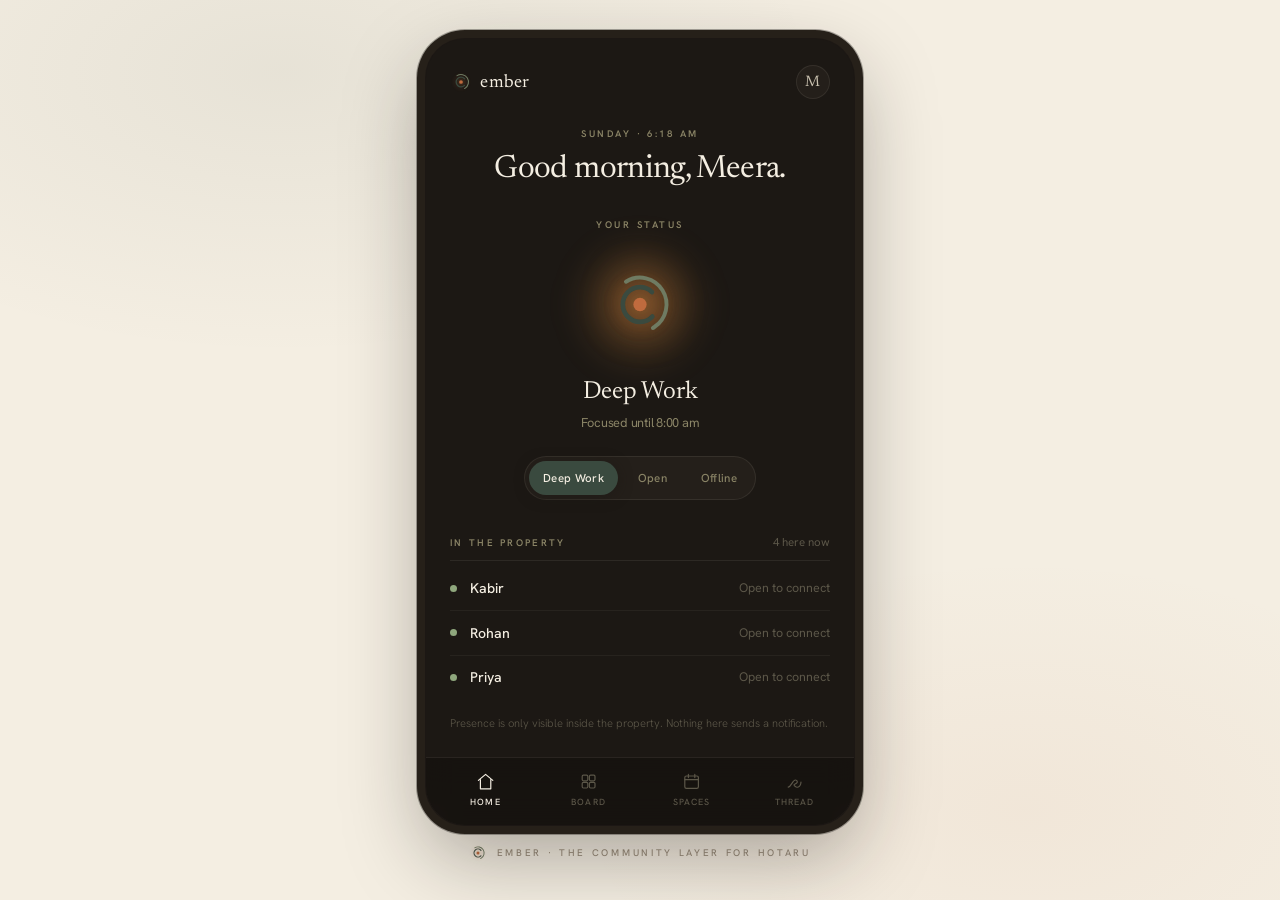
==== commit a95ca8b4: "Clarify Thread checkout note and make Ananya's board post relatable Co-Authored-By: Claude Fable 5 <" ====
--- a/index.html
+++ b/index.html
@@ -178,7 +178,7 @@
           class="ember-compose__input"
           id="composeInput"
           maxlength="160"
-          placeholder="A field-recording archive of the monsoon…"
+          placeholder="What are you making, offering, or looking for?"
           aria-label="Your post"
         ></textarea>
         <div class="ember-compose__foot">
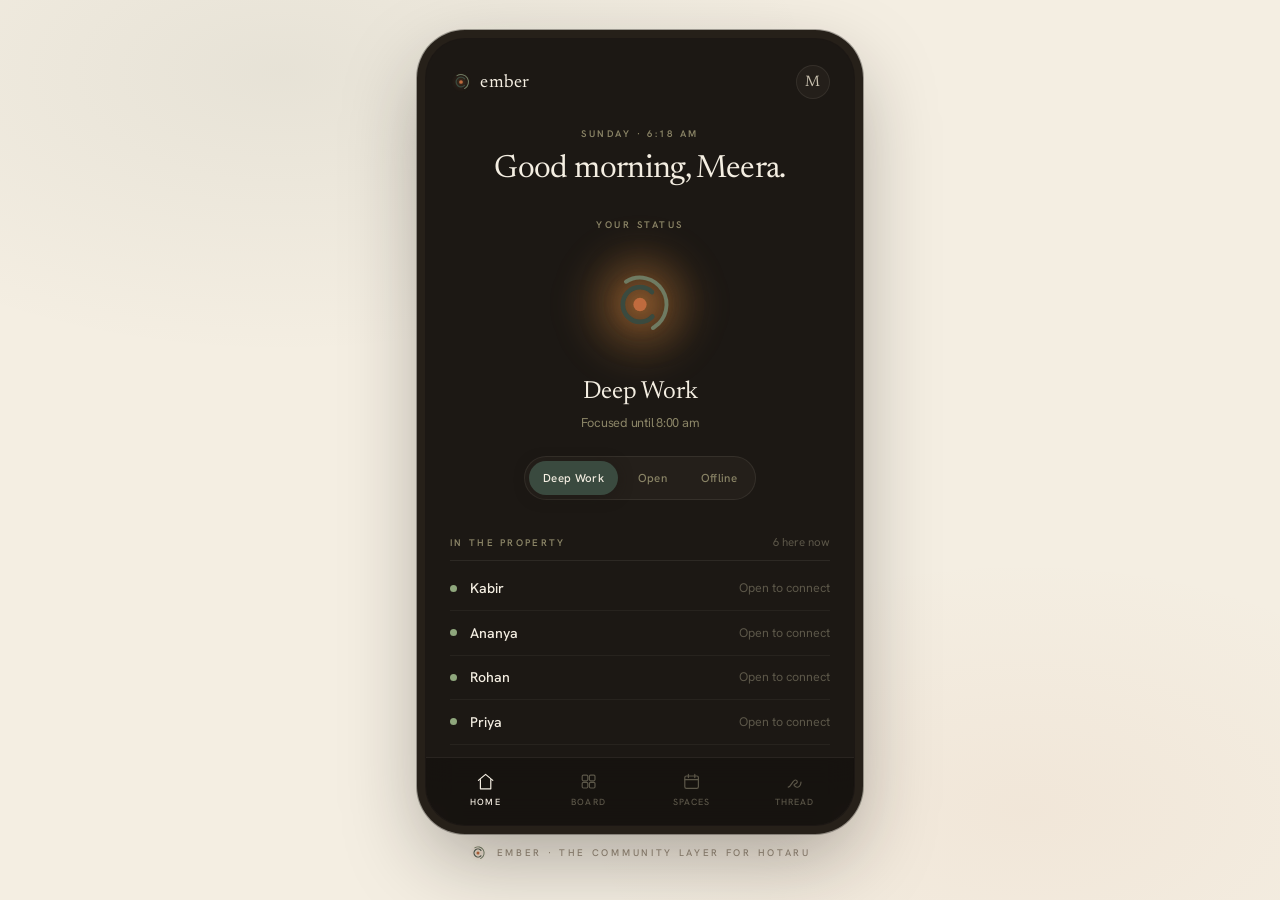
==== commit 2f5a4d91: "Move Ember app to /ember/ path; root now redirects Gives the app a proper address (…/hotaru/ember/) " ====
--- a/index.html
+++ b/index.html
@@ -2,210 +2,29 @@
 <html lang="en">
 <head>
   <meta charset="UTF-8" />
-  <meta name="viewport" content="width=device-width, initial-scale=1.0, viewport-fit=cover" />
-  <meta name="description" content="Ember — the quiet community layer for Hotaru." />
+  <meta name="viewport" content="width=device-width, initial-scale=1.0" />
   <meta name="theme-color" content="#1C1814" />
-  <meta name="apple-mobile-web-app-capable" content="yes" />
-  <meta name="apple-mobile-web-app-status-bar-style" content="black-translucent" />
-  <meta name="apple-mobile-web-app-title" content="Ember" />
-  <link rel="manifest" href="manifest.json" />
+  <meta http-equiv="refresh" content="0; url=./ember/" />
+  <link rel="canonical" href="./ember/" />
   <link rel="icon" href="assets/ember-logo.svg" type="image/svg+xml" />
-  <link rel="apple-touch-icon" href="assets/icon-192.png" />
   <title>Ember</title>
-  <link rel="preconnect" href="https://fonts.googleapis.com" />
-  <link rel="preconnect" href="https://fonts.gstatic.com" crossorigin />
-  <link href="https://fonts.googleapis.com/css2?family=Hanken+Grotesk:wght@300;400;500;600&family=Newsreader:ital,opsz,wght@0,6..72,300;0,6..72,400;0,6..72,500;1,6..72,300;1,6..72,400&display=swap" rel="stylesheet" />
-  <link rel="stylesheet" href="ember.css" />
+  <style>
+    html, body {
+      height: 100%;
+      margin: 0;
+      display: grid;
+      place-items: center;
+      background: #1c1814;
+      color: #8a8466;
+      font: 300 0.8rem/1.5 "Hanken Grotesk", system-ui, sans-serif;
+      letter-spacing: 0.22em;
+      text-transform: uppercase;
+    }
+    a { color: #c06b3e; text-decoration: none; }
+  </style>
 </head>
-<body class="ember-body">
-
-  <div class="ember-shell">
-    <div class="ember-app" id="emberApp">
-
-      <div class="ember-views">
-
-        <!-- ── 01 · Home / Status ── -->
-        <section
-          class="ember-view is-active"
-          id="view-home"
-          data-view="home"
-          role="tabpanel"
-          aria-labelledby="tab-home"
-        >
-          <header class="ember-home-bar">
-            <div class="ember-home-bar__brand">
-              <img src="assets/ember-logo.svg" alt="" width="22" height="22" />
-              <span>ember</span>
-            </div>
-            <button type="button" class="ember-avatar" id="avatarBtn" aria-label="Switch resident (demo)">M</button>
-          </header>
-
-          <div class="ember-greeting-block">
-            <p class="ember-eyebrow" id="greetingMeta">Tuesday · 6:40 pm</p>
-            <p class="ember-greeting" id="greetingText">Good evening, Meera.</p>
-          </div>
-
-          <div class="ember-status-block">
-            <p class="ember-eyebrow">Your status</p>
-            <div class="ember-status-block__glow">
-              <img
-                class="ember-status-block__logo"
-                src="assets/ember-logo.svg"
-                alt=""
-                width="78"
-                height="78"
-              />
-            </div>
-            <p class="ember-status-block__label" id="statusLabel">
-              Deep Work<em>Focused until 8:00 pm</em>
-            </p>
-          </div>
-
-          <div class="ember-pills" role="group" aria-label="Set your status">
-            <button type="button" class="ember-pill is-active" data-status="deep-work">Deep Work</button>
-            <button type="button" class="ember-pill" data-status="open">Open</button>
-            <button type="button" class="ember-pill" data-status="offline">Offline</button>
-          </div>
-
-          <div class="ember-ledger">
-            <div class="ember-ledger__head">
-              <p class="ember-ledger__label">In the property</p>
-              <p class="ember-ledger__count" id="ledgerCount">5 here now</p>
-            </div>
-            <ul class="ember-ledger__list" id="ledgerList"></ul>
-            <p class="ember-ledger__note">Presence is only visible inside the property. Nothing here sends a notification.</p>
-          </div>
-        </section>
-
-        <!-- ── 02 · The Board ── -->
-        <section
-          class="ember-view"
-          id="view-board"
-          data-view="board"
-          role="tabpanel"
-          aria-labelledby="tab-board"
-          hidden
-        >
-          <p class="ember-eyebrow">What the house is making</p>
-          <h1 class="ember-title">The Board</h1>
-
-          <div class="ember-board" id="boardList"></div>
-
-          <button type="button" class="ember-cta" id="boardCta">+ Post to the board</button>
-
-          <p class="ember-board__wipe" id="boardWipe">One post per person. The board clears itself Sunday night.</p>
-        </section>
-
-        <!-- ── 03 · Spaces ── -->
-        <section
-          class="ember-view"
-          id="view-spaces"
-          data-view="spaces"
-          role="tabpanel"
-          aria-labelledby="tab-spaces"
-          hidden
-        >
-          <p class="ember-eyebrow">Reserve a space</p>
-          <h1 class="ember-title">Spaces</h1>
-
-          <div class="ember-space-tabs" role="tablist" aria-label="Choose a space" id="spaceTabs"></div>
-
-          <div class="ember-dayrow">
-            <p class="ember-dayrow__label" id="dayLabel">Today <span>· Sun 13 Jul</span></p>
-            <div class="ember-dayrow__arrows">
-              <button type="button" class="ember-dayrow__arrow" id="dayPrev" aria-label="Previous day">&#8249;</button>
-              <button type="button" class="ember-dayrow__arrow" id="dayNext" aria-label="Next day">&#8250;</button>
-            </div>
-          </div>
-
-          <div class="ember-slots" id="slotList" aria-live="polite"></div>
-        </section>
-
-        <!-- ── 04 · The Thread ── -->
-        <section
-          class="ember-view"
-          id="view-thread"
-          data-view="thread"
-          role="tabpanel"
-          aria-labelledby="tab-thread"
-          hidden
-        >
-          <p class="ember-eyebrow">After you leave</p>
-          <h1 class="ember-title">The Thread</h1>
-
-          <p class="ember-thread-intro">A quiet record of your stays and the people you built with. Nothing to scroll, nothing to miss.</p>
-
-          <div id="threadList"></div>
-        </section>
-
-      </div>
-
-      <!-- Booking CTA floats above the nav, inside the Spaces view flow -->
-      <button type="button" class="ember-cta ember-spaces-cta" id="bookCta" hidden>Book</button>
-
-      <nav class="ember-nav" role="tablist" aria-label="Ember navigation">
-        <button type="button" class="ember-nav__link is-active" id="tab-home" role="tab" aria-selected="true" aria-controls="view-home" data-nav="home">
-          <svg viewBox="0 0 24 24" aria-hidden="true"><path d="M3 10.5 12 3l9 7.5" /><path d="M5.5 9.5V21h13V9.5" /></svg>
-          Home
-        </button>
-        <button type="button" class="ember-nav__link" id="tab-board" role="tab" aria-selected="false" aria-controls="view-board" data-nav="board">
-          <svg viewBox="0 0 24 24" aria-hidden="true"><rect x="4" y="4" width="7" height="7" rx="1.5" /><rect x="13" y="4" width="7" height="7" rx="1.5" /><rect x="4" y="13" width="7" height="7" rx="1.5" /><rect x="13" y="13" width="7" height="7" rx="1.5" /></svg>
-          Board
-        </button>
-        <button type="button" class="ember-nav__link" id="tab-spaces" role="tab" aria-selected="false" aria-controls="view-spaces" data-nav="spaces">
-          <svg viewBox="0 0 24 24" aria-hidden="true"><rect x="3.5" y="5" width="17" height="15.5" rx="2" /><path d="M3.5 9.5h17" /><path d="M8 3v4M16 3v4" /></svg>
-          Spaces
-        </button>
-        <button type="button" class="ember-nav__link" id="tab-thread" role="tab" aria-selected="false" aria-controls="view-thread" data-nav="thread">
-          <svg viewBox="0 0 24 24" aria-hidden="true"><path d="M4 19c4-1 5.5-9 9-9 2.5 0 3 2.5 1.5 4S10 15 12 17.5 19.5 20 20 12.5" /></svg>
-          Thread
-        </button>
-      </nav>
-
-      <!-- Scrim + sheets live inside the app frame -->
-      <div class="ember-scrim" id="scrim"></div>
-
-      <div class="ember-sheet" id="composeSheet" role="dialog" aria-modal="true" aria-label="Post to the board">
-        <div class="ember-sheet__grab" aria-hidden="true"></div>
-        <p class="ember-sheet__title" id="composeTitle">Pin to the board</p>
-        <p class="ember-sheet__hint">One post per person, gone by Sunday night. Make it something the house can act on.</p>
-        <div class="ember-tag-picker" role="group" aria-label="Post type">
-          <button type="button" class="ember-tag-pick is-active" data-tag="making">Making</button>
-          <button type="button" class="ember-tag-pick" data-tag="offering">Offering</button>
-          <button type="button" class="ember-tag-pick" data-tag="looking">Looking</button>
-        </div>
-        <textarea
-          class="ember-compose__input"
-          id="composeInput"
-          maxlength="160"
-          placeholder="What are you making, offering, or looking for?"
-          aria-label="Your post"
-        ></textarea>
-        <div class="ember-compose__foot">
-          <button type="button" class="ember-compose__remove" id="composeRemove" hidden>Take your post down</button>
-          <span id="composeCount">0 / 160</span>
-        </div>
-        <button type="button" class="ember-cta" id="composeSubmit">Pin to the board</button>
-      </div>
-
-      <div class="ember-sheet" id="personaSheet" role="dialog" aria-modal="true" aria-label="Switch resident">
-        <div class="ember-sheet__grab" aria-hidden="true"></div>
-        <p class="ember-sheet__title">View the house as</p>
-        <p class="ember-sheet__hint">Demo only — each resident sees their own status, post, and bookings.</p>
-        <ul class="ember-persona-list" id="personaList"></ul>
-        <p class="ember-sheet__footnote">In production this is your own quiet corner of Ember, signed in once at check-in.</p>
-      </div>
-
-      <div class="ember-toast" id="toast" role="status" aria-live="polite"></div>
-
-    </div>
-
-    <p class="ember-shell__caption">
-      <img src="assets/hotaru-logo.svg" alt="" width="18" height="18" />
-      Ember · The community layer for Hotaru
-    </p>
-  </div>
-
-  <script src="app.js"></script>
+<body>
+  <p><a href="./ember/">ember &rarr;</a></p>
+  <script>location.replace("./ember/");</script>
 </body>
 </html>
